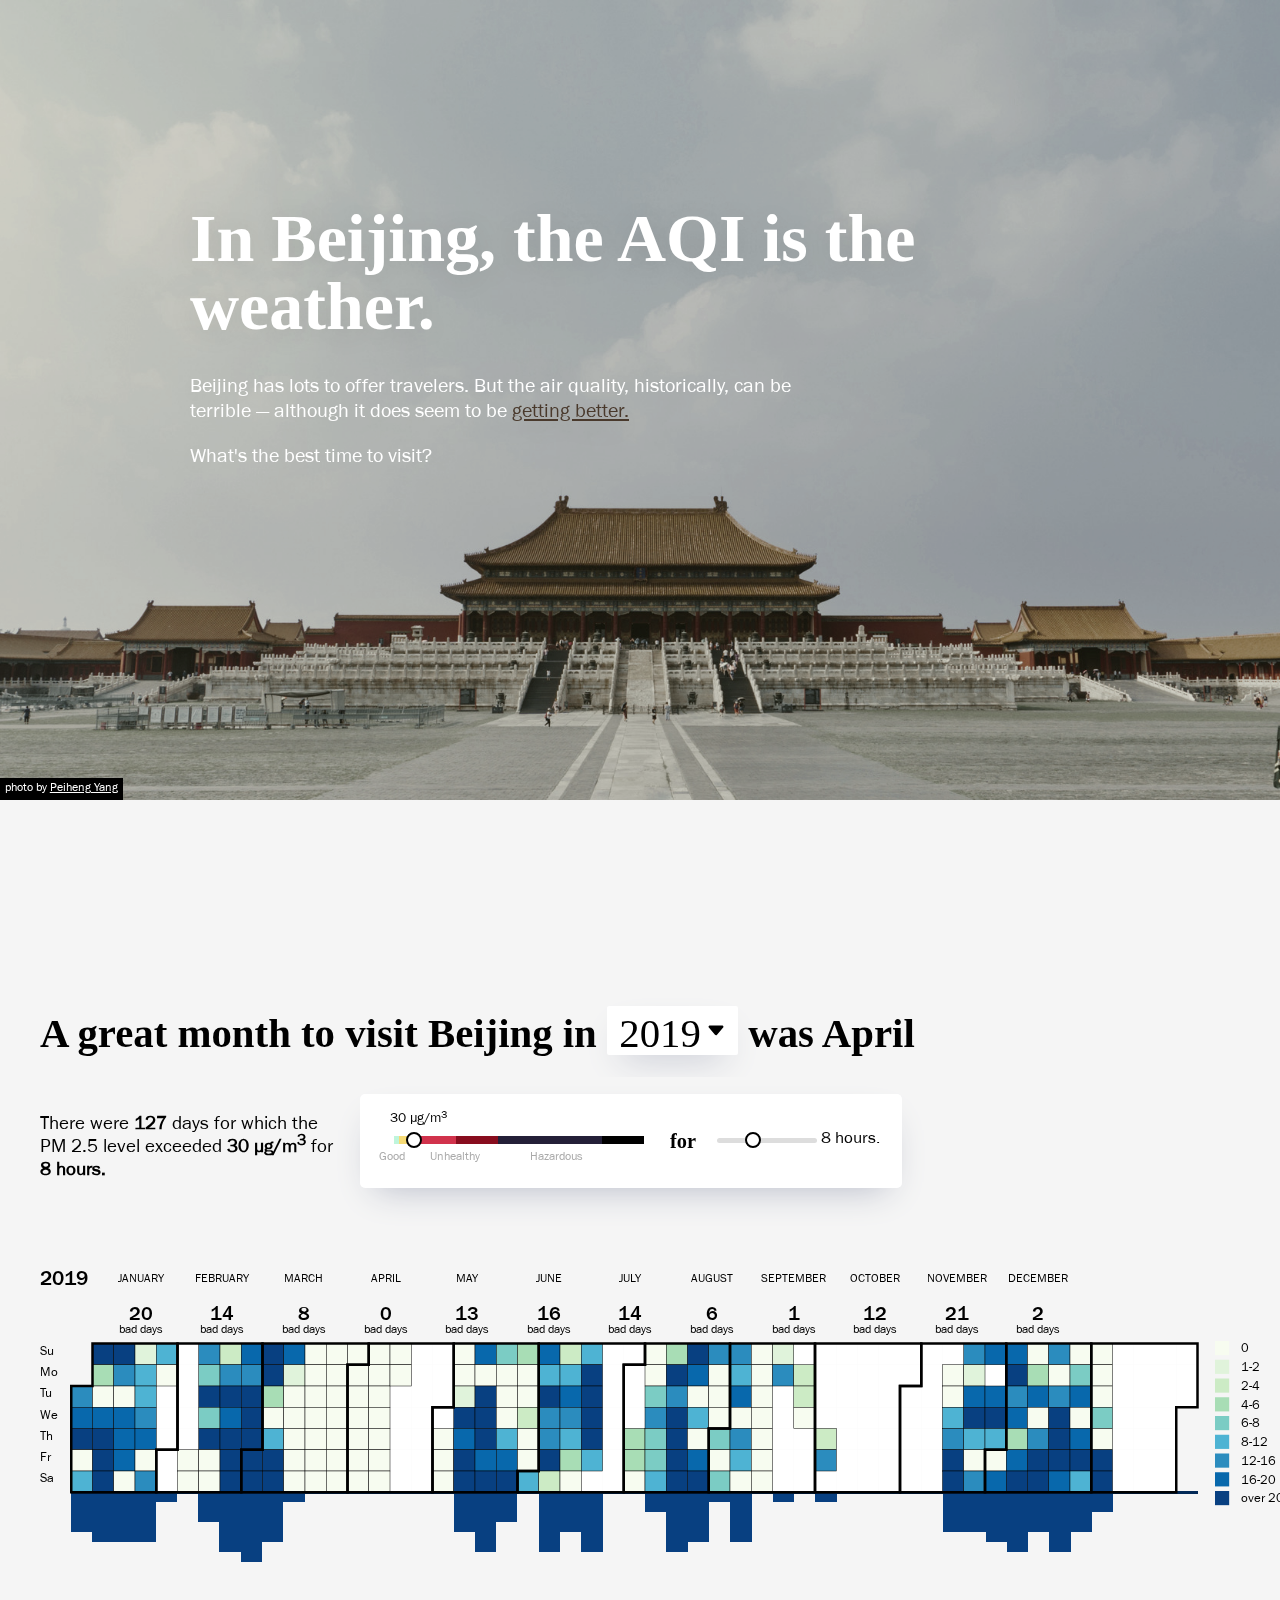
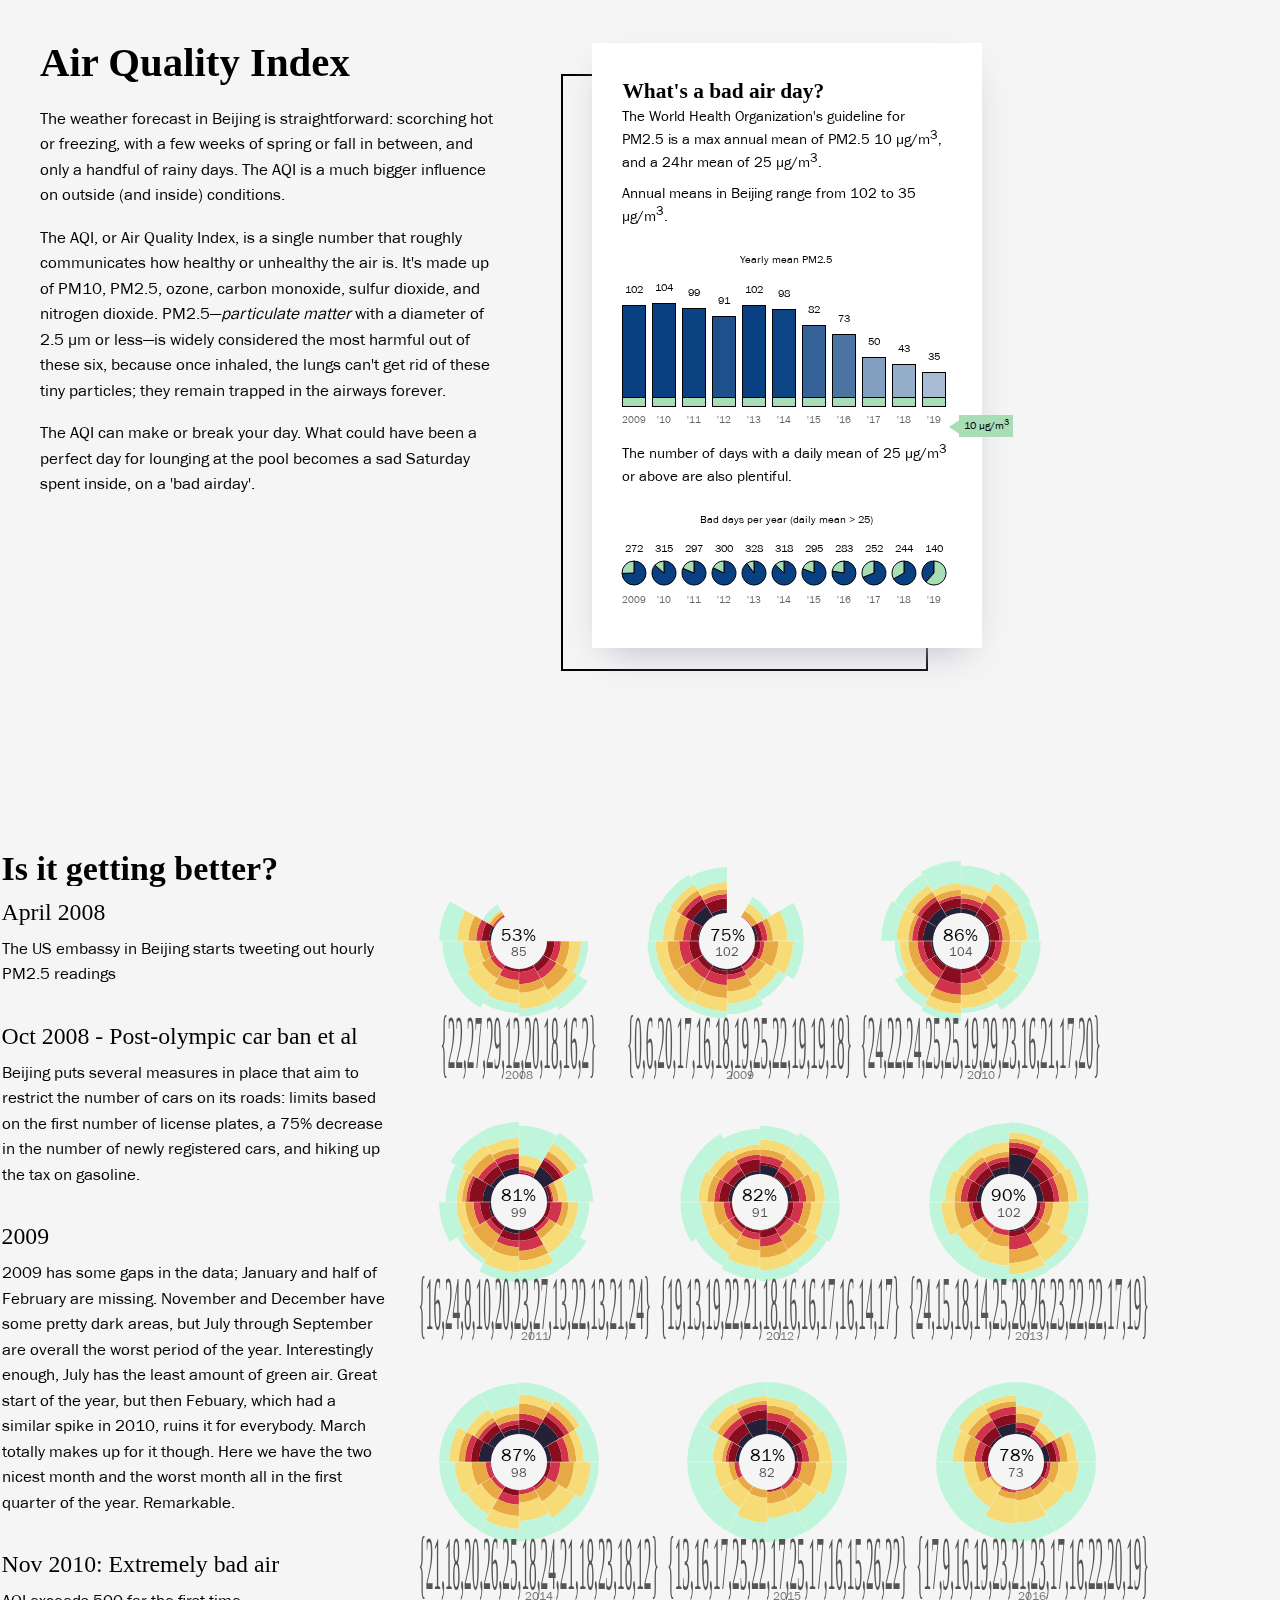
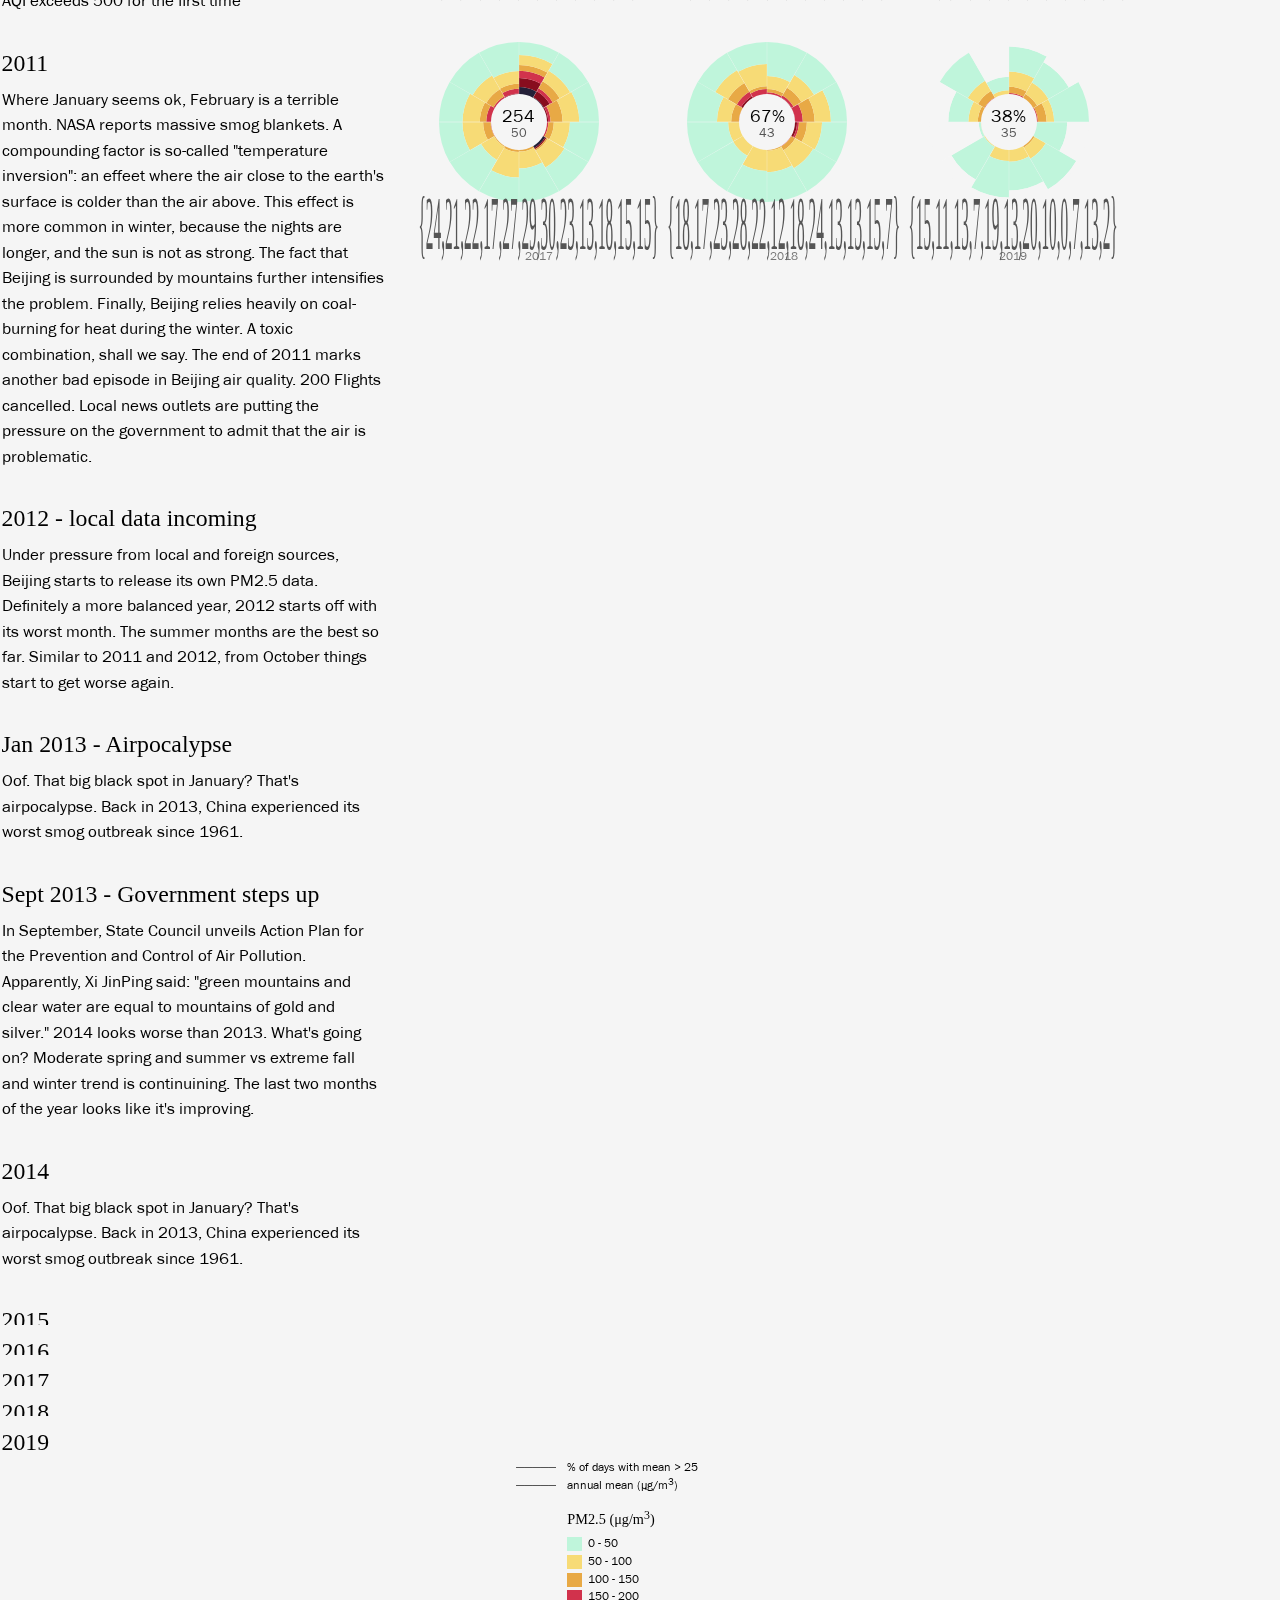
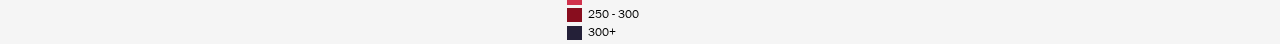
==== beijing/index.html @ fd7ee197 "update 2019" ====
<!DOCTYPE html>

<html>
<head>
    <title>AQI</title>
    <link rel="stylesheet" type="text/css" href="../css/fonts.css">
	<link rel="stylesheet" type="text/css" href="../css/style.css">
    <link rel="stylesheet" type="text/css" href="../css/best_time.css">
	<link rel="stylesheet" type="text/css" href="../css/multirange.css">
    <meta name="viewport" content="width=device-width">
    <meta charset="UTF-8">
</head>

<body>
	
	<header class="sky-background" id="sky-background">
        <div id="sky-pic">
            
        </div>
        <div id="sky-pollution">
            
        </div>
		<div class="container-9 center">
			<h1 class="white" id="page-title">
				In Beijing, the AQI is the weather.
			</h1>
			<h2 class="white">
                <p>
                    Beijing has lots to offer travelers. But the air quality, historically, can be terrible — although it does seem to be <a id="getting-better-link" class="white" href="#radial-charts">getting better.</a>
                </p>
                <p>
                    What's the best time to visit?
                </p>
            </h2>
		</div>
        <!--<div class="circle">
            <span id="current-pm25"></span><span class="unit"></span>
            <div class="current-pm25-label">PM2.5 (&mu;g/m<sup>3</sup>)</div>
            <div id="current-aqi"></div>
            <div class="current-aqi-label">AQI</div>
            <div class="line-spacer"></div>
            <div class="current-aqi-label">
                <span>Today, Beijing, </span>
                <span id="current-time"></span>
            </div>
        </div>-->
	</header>
	
	<div>
		<div class="sky-header">
			<span>photo by <a href="https://unsplash.com/photos/HIwWAzwbdG0">Peiheng Yang</a></span>
		</div>
	</div>
	<!-- start calendar -->
    <div class="content">
        <div class="container-12  best-month-sentence center">
                <h3 class="small left has-padding">A great month to visit Beijing in
                    <span class="custom-select" style="width:200px;">
                        <select class="select-css shadow" id="year-selector">
                          <option value="2008">2008</option>
                          <option value="2009">2009</option>
                          <option value="2010">2010</option>
                          <option value="2011">2011</option>
                          <option value="2012">2012</option>
                          <option value="2013">2013</option>
                          <option value="2014">2014</option>
                          <option value="2015">2015</option>
                          <option value="2016">2016</option>
                          <option value="2017">2017</option>
                          <option value="2018">2018</option>
                          <option selected="selected" value="2019">2019</option>
                        </select>
                    </span>
                    was <span id="best-month">August</span>
                </h3>
                
            </div>
        <div class="container-12 flex-container center" id="title">
            
            <div class="container-3-narrow flex-item">
                <h2 class="pad-2">
                    There were <span id="yearly-bad-days" class="value"></span> days for which the PM 2.5 level exceeded <span id="target-aqi-sentence" class="value"></span> <span class="value">&mu;g/m<sup>3</sup></span> for <span id="target-duration-sentence" class="value"></span> <span class="value">hours.</span>
                </h2>
            </div>
            
            <div class="container-6 flex-item">
                <div class="cal-sliders">
                    <div class="slider-cont shadow">
                        <div class="pm-slider left">
                            <div id="pm-scale">
                                <div class="good left"></div>
                                <div class="moderate left"></div>
                                <div class="unhealthy-sensitive left"></div>
                                <div class="unhealthy left"></div>
                                <div class="very-unhealthy left"></div>
                                <div class="hazardous left"></div>
                                <div class="extreme left"></div>
                            </div>
                            <div id="pm-labels">
                                <div class="pm-label good left">Good</div>
                                <div class="pm-label unhealthy left">Unhealthy</div>
                                <div class="pm-label hazardous left">Hazardous</div>
                            </div>
                            <div class="leftie">
                                <div id="target-aqi-container">
                                    <span id="target-aqi" class="blue-link">30</span> 
                                    &mu;g/m<sup>3</sup>
                                </div>
                                <span><input id="slider-aqi-best-time" type="range" min="0" max="600" step="1" value="30" list="tickmarks"></span>
                            </div>
                        </div>
                        
                        <h3 class="for left">
                            for
                        </h3>
                        <div class="hours-slider left">
                            <input id="slider-hours-best-time" type="range" min="0" max="24" step="1" value="8">
                            <span id="target-duration" class="blue-link">8</span> hours.
                        </div>
                    </div>
                </div>
    
            </div>
        </div>
        
        <div id="bad-days-container">
            
            <div class="bad-month-container">
                <div class="month-label">JANUARY</div>
                <div id="0" class="month bold"></div>
                <div class="month-label">bad days</div>
            </div>
            <div class="bad-month-container">
                <div class="month-label">FEBRUARY</div>
                <div id="1" class="month bold"></div>
                <div class="month-label">bad days</div>
            </div>
            <div class="bad-month-container">
                <div class="month-label">MARCH</div>
                <div id="2" class="month bold"></div>
                <div class="month-label">bad days</div>
            </div>
            <div class="bad-month-container">
                <div class="month-label">APRIL</div>
                <div id="3" class="month bold"></div>
                <div class="month-label">bad days</div>
            </div>
            <div class="bad-month-container">
                <div class="month-label">MAY</div>
                <div id="4" class="month bold"></div>
                <div class="month-label">bad days</div>
            </div>
            <div class="bad-month-container">
                <div class="month-label">JUNE</div>
                <div id="5" class="month bold"></div>
                <div class="month-label">bad days</div>
            </div>
            <div class="bad-month-container">
                <div class="month-label">JULY</div>
                <div id="6" class="month bold"></div>
                <div class="month-label">bad days</div>
            </div>
            <div class="bad-month-container">
                <div class="month-label">AUGUST</div>
                <div id="7" class="month bold"></div>
                <div class="month-label">bad days</div>
            </div>
            <div class="bad-month-container">
                <div class="month-label">SEPTEMBER</div>
                <div id="8" class="month bold"></div>
                <div class="month-label">bad days</div>
            </div>
            <div class="bad-month-container">
                <div class="month-label">OCTOBER</div>
                <div id="9" class="month bold"></div>
                <div class="month-label">bad days</div>
            </div>
            <div class="bad-month-container">
                <div class="month-label">NOVEMBER</div>
                <div id="10" class="month bold"></div>
                <div class="month-label">bad days</div>
            </div>
            <div class="bad-month-container">
                <div class="month-label">DECEMBER</div>
                <div id="11" class="month bold"></div>
                <div class="month-label">bad days</div>
            </div>
        </div>
        <div id="calendar-container"></div>
        <div id="weeks-container"></div>
        
        <div id="weather">
        
        </div>
    </div> <!-- end calendar -->
    
    <div class="content">
        <section class="section flex-container container-12">
            
            <div class="container-9 flex-item">
                <!--<div class="para">-->
                    <div class="paragraph">
                        <h3 class="small">
                            Air Quality Index
                        </h3>
                        <p>
                            The weather forecast in Beijing is straightforward: scorching hot or freezing, with a few weeks of spring or fall in between, and only a handful of rainy days. The AQI is a much bigger influence on outside (and inside) conditions.
                        </p>
                        <p>
                            The AQI, or Air Quality Index, is a single number that roughly communicates how healthy or unhealthy the air is. It's made up of PM10, PM2.5, ozone, carbon monoxide, sulfur dioxide, and nitrogen dioxide. PM2.5&mdash;<i>particulate matter</i> with a diameter of 2.5 &mu;m or less&mdash;is widely considered the most harmful out of these six, because once inhaled, the lungs can't get rid of these tiny particles; they remain trapped in the airways forever.
                        </p>
                        <p>
                            The AQI can make or break your day. What could have been a perfect day for lounging at the pool becomes a sad Saturday spent inside, on a 'bad airday'.
                        </p>
                    </div>
                <!--</div>-->
            </div>
            <div class="container-3 flex-item">
                <div class="flex-container align-start intermission shadow">
                    <div class="flex-item">
                        <div class="paragraph-narrow">
                            <h4 class="medium">
                                What's a bad air day? 
                            </h4>
                            
                                The World Health Organization's guideline for PM2.5 is a max annual mean of PM2.5 10 &mu;g/m<sup>3</sup>, and a 24hr mean of 25 &mu;g/m<sup>3</sup>.
                            <p>
                                Annual means in Beijing range from 102 to 35 &mu;g/m<sup>3</sup>.
                            </p>
                        </div>
                    </div>
                    <div class="flex-item">
                        <div class="big-label">
                            <caption>
                                Yearly mean PM2.5
                            </caption>
                        </div>
                        <div class="intro-bars-container">
                            <div class="barkey-narrow">
                                <div class="bad-number" id="annual-mean-intro-2009-txt"></div>
                                <div class="barmean" id="annual-mean-intro-2009"></div>
                                <div class="bar-10"></div>
                                <!--<div class="bad-number pad-it" id="bad-number-bar-2009-year"></div>-->
                                <!--<div class="bar" id="bad-number-bar-2009"></div>-->
                                <div class="year-label">2009</div>
                            </div>
                            <div class="barkey-narrow">
                                <div class="bad-number" id="annual-mean-intro-2010-txt"></div>
                                <div class="barmean" id="annual-mean-intro-2010"></div>
                                <div class="bar-10"></div>
                                <!--<div class="bad-number pad-it" id="bad-number-bar-2010-year"></div>-->
                                <!--<div class="bar" id="bad-number-bar-2010"></div>-->
                                <div class="year-label">'10</div>
                            </div>
                            <div class="barkey-narrow">
                                <div class="bad-number" id="annual-mean-intro-2011-txt"></div>
                                <div class="barmean" id="annual-mean-intro-2011"></div>
                                <div class="bar-10"></div>
                                <!--<div class="bad-number pad-it" id="bad-number-bar-2011-year"></div>-->
                                <!--<div class="bar" id="bad-number-bar-2011"></div>-->
                                <div class="year-label">'11</div>
                            </div>
                            <div class="barkey-narrow">
                                <div class="bad-number" id="annual-mean-intro-2012-txt"></div>
                                <div class="barmean" id="annual-mean-intro-2012"></div>
                                <div class="bar-10"></div>
                                <!--<div class="bad-number pad-it" id="bad-number-bar-2012-year"></div>-->
                                <!--<div class="bar" id="bad-number-bar-2012"></div>-->
                                <div class="year-label center">'12</div>
                            </div>
                            <div class="barkey-narrow">
                                <div class="bad-number" id="annual-mean-intro-2013-txt"></div>
                                <div class="barmean" id="annual-mean-intro-2013"></div>
                                <div class="bar-10"></div>
                                <!--<div class="bad-number pad-it" id="bad-number-bar-2013-year"></div>-->
                                <!--<div class="bar" id="bad-number-bar-2013"></div>-->
                                <div class="year-label">'13</div>
                            </div>
                            <div class="barkey-narrow">
                                <div class="bad-number" id="annual-mean-intro-2014-txt"></div>
                                <div class="barmean" id="annual-mean-intro-2014"></div>
                                <div class="bar-10"></div>
                                <!--<div class="bad-number pad-it" id="bad-number-bar-2014-year"></div>-->
                                <!--<div class="bar" id="bad-number-bar-2014"></div>-->
                                <div class="year-label">'14</div>
                            </div>
                            <div class="barkey-narrow">
                                <div class="bad-number" id="annual-mean-intro-2015-txt"></div>
                                <div class="barmean" id="annual-mean-intro-2015"></div>
                                <div class="bar-10"></div>
                                <!--<div class="bad-number pad-it" id="bad-number-bar-2015-year"></div>-->
                                <!--<div class="bar" id="bad-number-bar-2015"></div>-->
                                <div class="year-label">'15</div>
                            </div>
                            <div class="barkey-narrow">
                                <div class="bad-number" id="annual-mean-intro-2016-txt"></div>
                                <div class="barmean" id="annual-mean-intro-2016"></div>
                                <div class="bar-10"></div>
                                <!--<div class="bad-number pad-it" id="bad-number-bar-2016-year"></div>-->
                                <!--<div class="bar" id="bad-number-bar-2016"></div>-->
                                <div class="year-label">'16</div>
                            </div>
                            <div class="barkey-narrow">
                                <div class="bad-number" id="annual-mean-intro-2017-txt"></div>
                                <div class="barmean" id="annual-mean-intro-2017"></div>
                                <div class="bar-10"></div>
                                <!--<div class="bad-number pad-it" id="bad-number-bar-2017-year"></div>-->
                                <!--<div class="bar" id="bad-number-bar-2017"></div>-->
                                <div class="year-label">'17</div>
                            </div>
                            <div class="barkey-narrow">
                                <div class="bad-number" id="annual-mean-intro-2018-txt"></div>
                                <div class="barmean" id="annual-mean-intro-2018"></div>
                                <div class="bar-10"></div>
                                <!--<div class="bad-number pad-it" id="bad-number-bar-2017-year"></div>-->
                                <!--<div class="bar" id="bad-number-bar-2017"></div>-->
                                <div class="year-label">'18</div>
                            </div>
                            <div class="barkey-narrow">
                                <div class="bad-number" id="annual-mean-intro-2019-txt"></div>
                                <div class="barmean" id="annual-mean-intro-2019"></div>
                                <div class="bar-10"></div>
                                <!--<div class="bad-number pad-it" id="bad-number-bar-2017-year"></div>-->
                                <!--<div class="bar" id="bad-number-bar-2017"></div>-->
                                <div class="year-label">'19</div>
                            </div>
                            <div class="line-10">10 &mu;g/m<sup>3</sup></div>
                            
                            
                            <!--<div class="barkey">-->
                            <!--    <div class="bad-number" id="bad-number-2018"></div>-->
                            <!--    <div class="bar" id="bad-days-2018-bar"></div>-->
                            <!--</div>-->
                        </div>
                    </div>
                    
                    <div class="flex-item">
                        <div class="paragraph-narrow">
                            <p>
                                The number of days with a daily mean of 25 &mu;g/m<sup>3</sup> or above are also plentiful.
                            </p>
                        </div>
                        <div class="big-label lower">
                            <caption>
                                Bad days per year (daily mean > 25)
                            </caption>
                        </div>
                        <div class="intro-bars-container left">
                            <div class="barkey-narrow">
                                <div class="bad-number" id="bad-number-bar-2009-year"></div>
                                <div class="bar" id="bad-number-bar-2009"></div>
                                <div class="year-label">2009</div>
                            </div>
                            <div class="barkey-narrow">
                                <div class="bad-number" id="bad-number-bar-2010-year"></div>
                                <div class="bar" id="bad-number-bar-2010"></div>
                                <div class="year-label">'10</div>
                            </div>
                            <div class="barkey-narrow">
                                <div class="bad-number" id="bad-number-bar-2011-year"></div>
                                <div class="bar" id="bad-number-bar-2011"></div>
                                <div class="year-label">'11</div>
                            </div>
                            <div class="barkey-narrow">
                                <div class="bad-number" id="bad-number-bar-2012-year"></div>
                                <div class="bar" id="bad-number-bar-2012"></div>
                                <div class="year-label">'12</div>
                            </div>
                            <div class="barkey-narrow">
                                <div class="bad-number" id="bad-number-bar-2013-year"></div>
                                <div class="bar" id="bad-number-bar-2013"></div>
                                <div class="year-label">'13</div>
                            </div>
                            <div class="barkey-narrow">
                                <div class="bad-number" id="bad-number-bar-2014-year"></div>
                                <div class="bar" id="bad-number-bar-2014"></div>
                                <div class="year-label">'14</div>
                            </div>
                            <div class="barkey-narrow">
                                <div class="bad-number" id="bad-number-bar-2015-year"></div>
                                <div class="bar" id="bad-number-bar-2015"></div>
                                <div class="year-label">'15</div>
                            </div>
                            <div class="barkey-narrow">
                                <div class="bad-number" id="bad-number-bar-2016-year"></div>
                                <div class="bar" id="bad-number-bar-2016"></div>
                                <div class="year-label">'16</div>
                            </div>
                            <div class="barkey-narrow">
                                <div class="bad-number" id="bad-number-bar-2017-year"></div>
                                <div class="bar" id="bad-number-bar-2017"></div>
                                <div class="year-label">'17</div>
                            </div>
                            <div class="barkey-narrow">
                                <div class="bad-number" id="bad-number-bar-2018-year"></div>
                                <div class="bar" id="bad-number-bar-2018"></div>
                                <div class="year-label">'18</div>
                            </div>
                            <div class="barkey-narrow">
                                <div class="bad-number" id="bad-number-bar-2019-year"></div>
                                <div class="bar" id="bad-number-bar-2019"></div>
                                <div class="year-label">'19</div>
                            </div>
                        </div>
                    </div> 
                </div>
            </div>
        </section>
    </div>
	
<!--	<section class="hugo-background">
        <div class="hugo-overlay">
            <h3 class="bad-air-day">
                <span class="black-bkg">A bad air day in Beijing.</span>
            </h3>

		</div>
        <div class="container-14 center">
            <div class="sky-header">
                <span>
                    photo by the author
                </span>
            </div>
        </div>
	</section>-->

    <section class="section radial-charts flex-container center" id="radial-charts">

        <div class="container-3">
            <div class="block column-2">
                <h3>
                    Is it getting better?
                </h3>
                <!--<p class="large bottom-space">
                    Let's do a yearly plot of percentual pm2.5 values in Beijing. There are some white gaps in the data in the first few years; those are invalid readings. A few findings that jump out: 
                </p>-->
            </div>
            
            <div class="flex-item timeline-description wide first">
                <div id="2008" class="timeline">
                    <div class="dot"></div>
                    <div class="line"></div>
                </div>
                <span class="radial-chart-title">
                    April 2008
                </span>
                <p class="timeline-para">
                    The US embassy in Beijing starts tweeting out hourly PM2.5 readings
                </p>
                <div class="timeline">
                    <div class="dot"></div>
                    <div class="line"></div>
                </div>
                <span class="radial-chart-title">
                    Oct 2008 - Post-olympic car ban et al
                </span>
                <p class="timeline-para">
                    Beijing puts several measures in place that aim to restrict the number of cars on its roads: limits based on the first number of license plates, a 75% decrease in the number of newly registered cars, and hiking up the tax on gasoline.
                </p>
            </div>
            
            <div class="flex-item timeline-description wide first">
                <div id="2009" class="timeline">
                    <div class="dot"></div>
                    <div class="line"></div>
                </div>
                <span class="radial-chart-title">
                    2009
                </span>
                <p class="timeline-para">
                    2009 has some gaps in the data; January and half of February are missing. November and December have some pretty dark areas, but July through September are overall the worst period of the year. Interestingly enough, July has the least amount of green air. Great start of the year, but then Febuary, which had a similar spike in 2010, ruins it for everybody. March totally makes up for it though. Here we have the two nicest month and the worst month all in the first quarter of the year. Remarkable.
                </p>
            </div>
            
             <div class="flex-item timeline-description wide first">
                <div id="2010" class="timeline">
                    <div class="dot"></div>
                    <div class="line"></div>
                </div>
                <span class="radial-chart-title">
                    Nov 2010: Extremely bad air
                </span>
                <p class="timeline-para">
                    AQI exceeds 500 for the first time 
                </p>
            </div>
            
            <div class="flex-item timeline-description wide first">
                <div id="2011" class="timeline">
                    <div class="dot"></div>
                    <div class="line"></div>
                </div>
                <span class="radial-chart-title">
                    2011
                </span>
                <p class="timeline-para">
                    Where January seems ok, February is a terrible month. NASA reports massive smog blankets. A compounding factor is so-called "temperature inversion": an effeet where the air close to the earth's surface is colder than the air above. This effect is more common in winter, because the nights are longer, and the sun is not as strong. The fact that Beijing is surrounded by mountains further intensifies the problem. Finally, Beijing relies heavily on coal-burning for heat during the winter. A toxic combination, shall we say. The end of 2011 marks another bad episode in Beijing air quality. 200 Flights cancelled. Local news outlets are putting the pressure on the government to admit that the air is problematic.
                </p>
            </div>
            
            <div class="flex-item timeline-description wide first">
                <div id="2012" class="timeline">
                    <div class="dot"></div>
                    <div class="line"></div>
                </div>
                <span class="radial-chart-title">
                    2012 - local data incoming
                </span>
                <p class="timeline-para">
                    Under pressure from local and foreign sources, Beijing starts to release its own PM2.5 data. Definitely a more balanced year, 2012 starts off with its worst month. The summer months are the best so far. Similar to 2011 and 2012, from October things start to get worse again. 
                </p>
            </div>
            
            <div class="flex-item timeline-description wide first">
                <div id="2013" class="timeline">
                    <div class="dot"></div>
                    <div class="line"></div>
                </div>
                <span class="radial-chart-title">
                    Jan 2013 - Airpocalypse
                </span>
                <p class="timeline-para">
                    Oof. That big black spot in January? That's airpocalypse. Back in 2013, China experienced its worst smog outbreak since 1961. 
                </p>
                <div class="timeline">
                    <div class="dot"></div>
                    <div class="line"></div>
                </div>
                <span class="radial-chart-title">
                    Sept 2013 - Government steps up
                </span>
                <p class="timeline-para">
                    In September, State Council unveils Action Plan for the Prevention and Control of Air Pollution. Apparently, Xi JinPing said: "green mountains and clear water are equal to mountains of gold and silver."    2014 looks worse than 2013. What's going on? Moderate spring and summer vs extreme fall and winter trend is continuining. The last two months of the year looks like it's improving.
                </p>
            </div>
            
            <div class="flex-item timeline-description wide first">
                <div id="2014" class="timeline">
                    <div class="dot"></div>
                    <div class="line"></div>
                </div>
                <span class="radial-chart-title">
                    2014
                </span>
                <p class="timeline-para">
                    Oof. That big black spot in January? That's airpocalypse. Back in 2013, China experienced its worst smog outbreak since 1961. 
                </p>
            </div>
            
            <div class="flex-item timeline-description wide first">
                <div id="2015" class="timeline">
                    <div class="dot"></div>
                    <div class="line"></div>
                </div>
                <span class="radial-chart-title">
                    2015
                </span>
                <!--<p class="timeline-para">
                    A sizeable improvement, especially in the summer months. Interesting to see the dark areas diminish all the way down in July and August. December is the worst. 2016 is off to a good start with February looking extremely pleasant (for Beijing standards). Notice the spike in March, however. The summer months seem very similar to the previous year. mean amount of pm2.5 per day
                </p>-->
            </div>
            
            <div class="flex-item timeline-description wide first">
                <div id="2016" class="timeline">
                    <div class="dot"></div>
                    <div class="line"></div>
                </div>
                <span class="radial-chart-title">
                    2016
                </span>
                <!--<p class="timeline-para">
                    A sizeable improvement, especially in the summer months. Interesting to see the dark areas diminish all the way down in July and August. December is the worst. 2016 is off to a good start with February looking extremely pleasant (for Beijing standards). Notice the spike in March, however. The summer months seem very similar to the previous year. mean amount of pm2.5 per day
                </p>-->
            </div>
            
            <div class="flex-item timeline-description wide first">
                <div id="2017" class="timeline">
                    <div class="dot"></div>
                    <div class="line"></div>
                </div>
                <span class="radial-chart-title">
                    2017
                </span>
               <!-- <p class="timeline-para">
                    A sizeable improvement, especially in the summer months. Interesting to see the dark areas diminish all the way down in July and August. December is the worst. 2016 is off to a good start with February looking extremely pleasant (for Beijing standards). Notice the spike in March, however. The summer months seem very similar to the previous year. mean amount of pm2.5 per day
                </p>-->
            </div>
            
            <div class="flex-item timeline-description wide first">
                <div id="2018" class="timeline">
                    <div class="dot"></div>
                    <div class="line"></div>
                </div>
                <span class="radial-chart-title">
                    2018
                </span>
                <!--<p class="timeline-para">
                    Do a short description of each year, maybe add some events or newspaper links of extremely bad airdays, other things like govt meetings, vacations, traffic data? new regulations for factories? Government efforts to curb pollution?
                </p>-->
            </div>
            
            <div class="flex-item timeline-description wide first">
                <div id="2019" class="timeline">
                    <div class="dot"></div>
                    <div class="line"></div>
                </div>
                <span class="radial-chart-title">
                    2019
                </span>
                <!--<p class="timeline-para">
                    Do a short description of each year, maybe add some events or newspaper links of extremely bad airdays, other things like govt meetings, vacations, traffic data? new regulations for factories? Government efforts to curb pollution?
                </p>-->
            </div>
        </div>
        
		<div class="container-8 flex-container sticky-top radial-grid">

            <!--2008-->
            
            <div class="flex-item narrow first">
				<div class="square">
					<svg id="zero" width="200" height="200"></svg>
					<div class="bad-days-number" id="radial-bad-number-2008">0</div>
                    <div class="annual-mean" id="annual-mean-2008">0</div>
				</div>
                <div class="radial-sparkline" id="bars-2008"></div>
                <div class="year">2008</div>
            </div>
            
            
            <!--2009-->
            
            <div class="flex-item narrow first <!--sticky-top-->">
				<div class="square">
					<svg id="one" width="200" height="200">
                    </svg>
					
					<div class="bad-days-number" id="radial-bad-number-2009">0</div>
                    <div class="annual-mean" id="annual-mean-2009">0</div>
				</div>
                <div class="radial-sparkline" id="bars-2009"></div>
                <div class="year">2009</div>
            </div>
            
            <!--2010-->
            
            <div class="flex-item narrow first">
				<div class="square">
					<svg id="two" width="200" height="200"></svg>
					
					<div class="bad-days-number" id="radial-bad-number-2010">0</div>
                    <div class="annual-mean" id="annual-mean-2010">0</div>
				</div>
                <div class="radial-sparkline" id="bars-2010"></div>
                <div class="year">2010</div>
            </div>
            
            <!--2011-->
            
            <div class="flex-item narrow first">
				<div class="square">
					<svg id="three" width="200" height="200"></svg>
					<div class="bad-days-number" id="radial-bad-number-2011">0</div>
                    <div class="annual-mean" id="annual-mean-2011">0</div>
				</div>
                <div class="radial-sparkline" id="bars-2011"></div>
                <div class="year">2011</div>
            </div> 

            <!--2012-->
            
            <div class="flex-item narrow first">
				<div class="square">
					<svg id="four" width="200" height="200"></svg>
					
					<div class="bad-days-number" id="radial-bad-number-2012">0</div>
                    <div class="annual-mean" id="annual-mean-2012">0</div>
				</div>
                <div class="radial-sparkline" id="bars-2012"></div>
                <div class="year">2012</div>
            </div>
            
            <!--2013-->
            
            <div class="flex-item narrow first">
				<div class="square">
					<svg id="five" width="200" height="200"></svg>
					
					<div class="bad-days-number" id="radial-bad-number-2013">0</div>
                    <div class="annual-mean" id="annual-mean-2013">0</div>
				</div>
                <div class="radial-sparkline" id="bars-2013"></div>
                <div class="year">2013</div>
            </div>
            
            <!--2014-->
            
            <div class="flex-item narrow first">
				<div class="square">
					<svg id="six" width="200" height="200"></svg>
					
					<div class="bad-days-number" id="radial-bad-number-2014">0</div>
                    <div class="annual-mean" id="annual-mean-2014">0</div>
				</div>
                <div class="radial-sparkline" id="bars-2014"></div>
                <div class="year">2014</div>
            </div>
            
            <!--2015-->
            
            <div class="flex-item narrow first">
				<div class="square">
					<svg id="seven" width="200" height="200"></svg>
					
					<div class="bad-days-number" id="radial-bad-number-2015">0</div>
                    <div class="annual-mean" id="annual-mean-2015">0</div>
				</div>
                <div class="radial-sparkline" id="bars-2015"></div>
                <div class="year">2015</div>
            </div>
            
            <!--2016-->
            
            <div class="flex-item narrow first">
				<div class="square">
					<svg id="eight" width="200" height="200"></svg>
					
					<div class="bad-days-number" id="radial-bad-number-2016">0</div>
                    <div class="annual-mean" id="annual-mean-2016">0</div>
				</div>
                <div class="radial-sparkline" id="bars-2016"></div>
                <div class="year">2016</div>
            </div>
           
            <!--2017-->
            
            <div class="flex-item narrow first">
				<div class="square">
					<svg id="nine" width="200" height="200"></svg>
					
					<div class="bad-days-number" id="radial-bad-number-2017">0</div>
                    <div class="annual-mean" id="annual-mean-2017">0</div>
				</div>
                <div class="radial-sparkline" id="bars-2017"></div>
                <div class="year">2017</div>
            </div>
            
            <!--2018-->
            
            <div class="flex-item narrow first">
				<div class="square">
					<svg id="ten" width="200" height="200"></svg>
					<div class="bad-days-number" id="radial-bad-number-2018">0</div>
                    <div class="annual-mean" id="annual-mean-2018">0</div>
				</div>
                <div class="radial-sparkline" id="bars-2018"></div>
                <div class="year">2018</div>
			</div>
            
            <!--2019-->
            
            <div class="flex-item narrow first">
				<div class="square">
					<svg id="eleven" width="200" height="200"></svg>
					<div class="bad-days-number" id="radial-bad-number-2019">0</div>
                    <div class="annual-mean" id="annual-mean-2019">0</div>
				</div>
                <div class="radial-sparkline" id="bars-2019"></div>
                <div class="year">2019</div>
			</div>
            
        </div>
            <div class="legend sticky-top" id="legend">
                <!--<h4>LEGEND</h4>-->
                <div class="legend-line">% of days with mean > 25</div>
                <div class="legend-line">annual mean (&mu;g/m<sup>3</sup>)</div>
                <div class="legend-title">PM2.5 (&mu;g/m<sup>3</sup>)</div>
                <div class="legend-left">
                    <div class="legend-item">
                        <span class="rect green"></span>
                        <span class="label">0 - 50</span>
                    </div>
                    <div class="legend-item">
                        <span class="rect yellow"></span>
                        <span class="label">50 - 100</span>
                    </div>
                    <div class="legend-item">
                        <span class="rect orange"></span>
                        <span class="label">100 - 150</span>
                    </div>
                    <div class="legend-item">
                        <span class="rect red"></span>
                        <span class="label">150 - 200</span>
                    </div>
                    <div class="legend-item">
                        <span class="rect burgundy"></span>
                        <span class="label">250 - 300</span>
                    </div>
                    <div class="legend-item">
                        <span class="rect dark"></span>
                        <span class="label">300+</span>
                    </div>
                </div>
                <!--<div class="right">-->
                <!--    <div class=legend-circle>-->
                <!--        <div class="bad-days-number-legend">124</div>-->
                <!--        <div class="annual-mean-legend">83</div>-->
                <!--    </div>-->
                <!--    <div class="legend-circle-labels">-->
                <!--        <div class="label">days with mean > 25</div>-->
                <!--        <div class="label">annual mean</div>-->
                <!--    </div>-->
                <!--</div>-->

            </div>
		</div>
	</section>

	<section class="section-nopad">
		<!--<div class="container center">
			<div class="half-width left">
				<div class="block">
					<h3>
						Next: The best time of year to visit Beijing 
					</h3>
					<p class="paragraph">
						A deep dive into the best and worst time to be in Beijing throughout the year. 
					</p>
                    <p class="paragraph">
						Leave your email and I'll let you know when the next episode hits the streets.
					</p>
				</div>
			</div>
        </div>-->
    
	</section>
    <footer>
        <!--<p class="paragraph">
            The US Embassy in Beijing has been collecting <a href="http://stateair.net/web/historical/1/1.html" target="_blank">hourly PM2.5 data</a> since 2008. Sadly, they haven't published any data since June 2017. However, Berkeley Earth has been collecting <a href="http://berkeleyearth.lbl.gov/air-quality/local/China/Beijing/Beijing" target="_blank">PM2.5 data since 2014</a>, and their data is current. 
        </p>-->
    </footer>
    <script type="text/javascript" src="../js/jquery-3.4.0.min.js"></script>
    <script src="../js/TweenMax.min.js"></script>
    <!--<script type="text/javascript" src="js/jquery.waypoints.min.js"></script>-->
    <!--<script type="text/javascript" src="../js/feednami-client-v1.1.js"></script>-->
	<script type="text/javascript" src="../js/d3.min.5.9.7.js"></script>
	<script type="text/javascript" src="../js/d3-scale-radial.js"></script>
	<script type="text/javascript" src="../js/multirange.js"></script>
	<script type="text/javascript" src="../js/radial-bar.js"></script>
	<!--s<script type="text/javascript" src="js/line-chart.js"></script>-->
	<!--<script type="text/javascript" src="js/min-mean-max-chart.js"></script>-->
	<script type="text/javascript" src="../js/bad-days.js"></script>
    <script type="text/javascript" src="../js/donut.js"></script>
    
    <script src="../js/calendar.js"></script>
    <!--<script src="../js/weather.js"></script>-->
	
	<script>
		$( document ).ready(function() {
            $("#getting-better-link").hover(
                function() {
                    //$(".sky-background").addClass("blue-skies");
                    var sky = document.getElementById("sky-pic");
                    var pol = document.getElementById("sky-pollution");
                    TweenMax.to(pol, 0.2, { opacity: 0.05 });
                    TweenMax.to(sky, 0.2, { filter: "blur(0)" });
                },
                function() {
                    //$(".sky-background").removeClass("blue-skies");
                    var sky = document.getElementById("sky-pic");
                    var pol = document.getElementById("sky-pollution");
                    TweenMax.to(pol, 0.2, { opacity: 0.2 });
                    TweenMax.to(sky, 0.2, { filter: "blur(0) grayscale(60%)" });
                }
            );
            // on hover, add class to .sky-background
        });
		//console.log("bad days: " + bad_days);
		draw("../data/2008_monthly_inverted_relative.csv", "#zero", "");
		draw("../data/2009_monthly_inverted_relative.csv", "#one", "");
        //draw("data/2014_monthly_inverted_relative.csv", "#one", "");
		draw("../data/2010_monthly_inverted_relative.csv", "#two", "");
		draw("../data/2011_monthly_inverted_relative.csv", "#three", "");
		draw("../data/2012_monthly_inverted_relative.csv", "#four", "");
		draw("../data/2013_monthly_inverted_relative.csv", "#five", "");
		draw("../data/2014_monthly_inverted_relative.csv", "#six", "");
		draw("../data/2015_monthly_inverted_relative.csv", "#seven", "");
		draw("../data/2016_monthly_inverted_relative.csv", "#eight", "");
		//draw("data/2017_monthly_inverted_relative.csv", "#nine", "2017");
		draw("../data/2017_monthly_inverted_relative_berkeley.csv", "#nine", "");
		draw("../data/2018_monthly_inverted_relative_berkeley.csv", "#ten", "");
        draw("../data/2019_monthly_inverted_relative_berkeley.csv", "#eleven", "");
        calculateRelativePollution("../data/beijing_2015_daily_for_bad_days.csv");
	</script>
</body>
</html>
---- css/fonts.css ----
@font-face {
	font-family: 'Clarendon Bold';
	src: url('../fonts/ClarendonURW-Bol.eot');
	src: url('../fonts/ClarendonURW-Bol.eot?#iefix') format('embedded-opentype'),
	     url('../fonts/ClarendonURW-Bol.woff') format('woff'),
	     url('../fonts/ClarendonURW-Bol.ttf') format('truetype');
	font-weight: bold;
	font-style: normal;
}
@font-face {
	font-family: 'Bodoni Bold';
	src: url('../fonts/BodoniURW-Bol.eot');
	src: url('../fonts/BodoniURW-Bol.eot?#iefix') format('embedded-opentype'),
	     url('../fonts/BodoniURW-Bol.woff') format('woff'),
	     url('../fonts/BodoniURW-Bol.ttf') format('truetype');
	font-weight: bold;
	font-style: normal;
}
@font-face {
	font-family: 'Cera Basic Regular';
	src: url('../fonts/cerabasic-regular-webfont.eot');
	src: url('../fonts/cerabasic-regular-webfont.eot?#iefix') format('embedded-opentype'),
	     url('../fonts/cerabasic-regular-webfont.woff') format('woff'),
	     url('../fonts/cerabasic-regular-webfont.ttf') format('truetype');
	font-weight: normal;
	font-style: normal;
}

@font-face {
	font-family: 'Franklin Gothic Light';
	src: url('../fonts/FranklinGothicURW-Lig.eot');
	src: url('../fonts/FranklinGothicURW-Lig.eot?#iefix') format('embedded-opentype'),
	     url('../fonts/FranklinGothicURW-Lig.woff') format('woff'),
	     url('../fonts/FranklinGothicURW-Lig.ttf') format('truetype');
	font-weight: 200;
	font-style: normal;
}

@font-face {
	font-family: 'Franklin Gothic Book';
	src: url('../fonts/FranklinGothicURW-Boo.eot');
	src: url('../fonts/FranklinGothicURW-Boo.eot?#iefix') format('embedded-opentype'),
	     url('../fonts/FranklinGothicURW-Boo.woff') format('woff'),
	     url('../fonts/FranklinGothicURW-Boo.ttf') format('truetype');
	font-weight: normal;
	font-style: normal;
}

@font-face {
	font-family: 'Franklin Gothic Medium';
	src: url('../fonts/FranklinGothicURW-Med.eot');
	src: url('../fonts/FranklinGothicURW-Med.eot?#iefix') format('embedded-opentype'),
	     url('../fonts/FranklinGothicURW-Med.woff') format('woff'),
	     url('../fonts/FranklinGothicURW-Med.ttf') format('truetype');
	font-weight: bold;
	font-style: normal;
}

@font-face {
	font-family: 'Fakt Air';
	src: url('../fonts/FaktPro-Air.eot');
	src: url('../fonts/FaktPro-Air.eot?#iefix') format('embedded-opentype'),
	     url('../fonts/FaktPro-Air.woff') format('woff'),
	     url('../fonts/FaktPro-Air.ttf') format('truetype');
	font-weight: normal;
	font-style: normal;
}

@font-face {
	font-family: 'Fakt Hair';
	src: url('../fonts/FaktPro-Hair.eot');
	src: url('../fonts/FaktPro-Hair.eot?#iefix') format('embedded-opentype'),
	     url('../fonts/FaktPro-Hair.woff') format('woff'),
	     url('../fonts/FaktPro-Hair.ttf') format('truetype');
	font-weight: normal;
	font-style: normal;
}

@font-face {
	font-family: 'Fakt';
	src: url('../fonts/FaktPro-Thin.eot');
	src: url('../fonts/FaktPro-Thin.eot?#iefix') format('embedded-opentype'),
	     url('../fonts/FaktPro-Thin.woff') format('woff'),
	     url('../fonts/FaktPro-Thin.ttf') format('truetype');
	font-weight: 100;
	font-style: normal;
}

@font-face {
	font-family: 'Fakt';
	src: url('../fonts/FaktPro-ThinItalic.eot');
	src: url('../fonts/FaktPro-ThinItalic.eot?#iefix') format('embedded-opentype'),
	     url('../fonts/FaktPro-ThinItalic.woff') format('woff'),
	     url('../fonts/FaktPro-ThinItalic.ttf') format('truetype');
	font-weight: 100;
	font-style: italic;
}

@font-face {
	font-family: 'Fakt';
	src: url('../fonts/FaktPro-Light.eot');
	src: url('../fonts/FaktPro-Light.eot?#iefix') format('embedded-opentype'),
	     url('../fonts/FaktPro-Light.woff') format('woff'),
	     url('../fonts/FaktPro-Light.ttf') format('truetype');
	font-weight: 200;
	font-style: normal;
}


@font-face {
	font-family: 'Fakt';
	src: url('../fonts/FaktPro-Blond.eot');
	src: url('../fonts/FaktPro-Blond.eot?#iefix') format('embedded-opentype'),
	     url('../fonts/FaktPro-Blond.woff') format('woff'),
	     url('../fonts/FaktPro-Blond.ttf') format('truetype');
	font-weight: 300;
	font-style: normal;
}

@font-face {
	font-family: 'Fakt';
	src: url('../fonts/FaktPro-Normal.eot');
	src: url('../fonts/FaktPro-Normal.eot?#iefix') format('embedded-opentype'),
	     url('../fonts/FaktPro-Normal.woff') format('woff'),
	     url('../fonts/FaktPro-Normal.ttf') format('truetype');
	font-weight: 400;
	font-style: normal;
}

@font-face {
	font-family: 'Fakt';
	src: url('../fonts/FaktPro-Medium.eot');
	src: url('../fonts/FaktPro-Medium.eot?#iefix') format('embedded-opentype'),
	     url('../fonts/FaktPro-Medium.woff') format('woff'),
	     url('../fonts/FaktPro-Medium.ttf') format('truetype');
	font-weight: 500;
	font-style: normal;
}

@font-face {
	font-family: 'Fakt';
	src: url('../fonts/FaktPro-SemiBold.eot');
	src: url('../fonts/FaktPro-SemiBold.eot?#iefix') format('embedded-opentype'),
	     url('../fonts/FaktPro-SemiBold.woff') format('woff'),
	     url('../fonts/FaktPro-SemiBold.ttf') format('truetype');
	font-weight: 600;
	font-style: normal;
}

@font-face {
	font-family: 'Tiempos';
	src: url('../fonts/Tiempos-Headline-Black.eot'); 
	src: url('../fonts/Tiempos-Headline-Black.eot?#iefix') format('embedded-opentype'),
	     url('../fonts/Tiempos-Headline-Black.woff') format('woff'),
	     url('../fonts/Tiempos-Headline-Black.ttf') format('truetype');
	font-weight: 600;
	font-style: normal;
}
---- css/style.css ----
/*! minireset.css v0.0.3 | MIT License | github.com/jgthms/minireset.css */html,body,p,ol,ul,li,dl,dt,dd,blockquote,figure,fieldset,legend,textarea,pre,iframe,hr,h1,h2,h3,h4,h5,h6{margin:0;padding:0}h1,h2,h3,h4,h5,h6{font-size:100%;font-weight:normal}ul{list-style:none}button,input,select,textarea{margin:0}html{box-sizing:border-box}*,*:before,*:after{box-sizing:inherit}img,embed,iframe,object,audio,video{height:auto;max-width:100%}iframe{border:0}table{border-collapse:collapse;border-spacing:0}td,th{padding:0;text-align:left}
html{
	/*font-family: "Cera Basic Regular", serif;*/
	font-family: "Franklin Gothic Book", -apple-system, BlinkMacSystemFont, "Segoe UI", Roboto, Helvetica, Arial, sans-serif, "Apple Color Emoji", "Segoe UI Emoji", "Segoe UI Symbol";
	/*font-family: "Maax Rounded";*/
	font-size: 17px;
	line-height: 1.5em;
	font-weight: normal;
}
body {
	position: relative;
	background: #f5f5f5;
}
body.fixed {
	position: fixed;
	min-height: 100%;
	height: 100%;
	width: 100%;
}
svg {
	overflow: visible;
}
header {
	padding-bottom: 18em;
}
.sky-background {
	height: 800px;
	width: 100%;
}
#sky-pic {
	background: url(../img/peiheng-yang-799503-unsplash.jpg) no-repeat center center;
	background-size: cover;
	position: absolute;
	height: 800px;
	width: 100%;
	z-index: -2;
	filter: blur(0) grayscale(60%);
}
#sky-pollution {
	background: rgba(67, 61, 11, 1);
	position: absolute;
	height: 800px;
	width: 100%;
	opacity: 0.2;
	z-index: -1;
}
.blue-skies {
	background: url(../img/peiheng-yang-799503-unsplash.jpg) no-repeat center center;
	background-size: cover;
}
.sky-soon {
	background: url(../img/peiheng-yang-799503-unsplash.jpg) no-repeat center center;
	background-size: cover;
	height: 100%;
	width: 100%;
}
.sky-header, sky-header-2 {
	/*position: absolute;*/
	font-size: 0.7em;
	margin-top: -1.95em;
	right: 1em;
}
.sky-header-2 {
	margin-top: -1.9em;
}
.sky-header span, .sky-header a, .sky-header a:visited {
	color: white;
}
.sky-header span {
	background: black;
	padding: 0.4em;
}
#getting-better-link {
	color: #49392c;
}
a#getting-better-link:hover {
	color: #4034f8;
	transition: 0.3s;	
}
.hugo-background {
	background-color: rgba(0, 0, 0, 0.5);	
	background: url(../img/hugo_mask.jpg) no-repeat center center;
	background-size: cover;
	margin-top: 10em;
	/*background-attachment: fixed;*/
}
.hugo-background > h1 {
	height: 800px;
	color: white;
}
.hugo-overlay {
	background: rgba(0, 0, 0, 0	);
	width: 28em;
	padding: 4em;
	color: white;
	height: 1000px;
	text-shadow: 0px 0px 15px #000000;
	font-weight: 300;
}
span.bad {
	color: red;
}
span.black-bkg {
	padding: 4px 6px;
	background: rgba(0,0,0,1);
	box-decoration-break: clone;
	-webkit-box-decoration-break: clone;
}
h1 {
	font-family: "Texta-Heavy";
	font-size: 4em;
	font-weight: bold;
	line-height: 1em;
	padding: 0.4em 0;
}
h1#page-title {
	padding-top: 3em;
}
h2 {
	font-size: 1.2em;
	font-weight: normal;
	line-height: 1.2em !important;
	/*padding: 2em 0;*/
}
h2.white {
	max-width: 640px;
}
h3 {
	font-family: "Texta-Heavy";
	font-size: 2em;
	font-weight: bold;
	/*font-style: italic;*/
	line-height: 1em;
	padding-bottom: 0.4em;
}
h3.small {
	font-size: 2.4em;
}
h4 {
	padding: 1em 0 0.1em 0;
	font-size: 1.2em;
	line-height: 1.3em;
	font-weight: 400;
}
h4.medium {
	font-family: "Texta-Heavy";
	font-size: 1.4em;
	font-weight: 600;
	padding-top: 0.2em;
}
h5 {
	text-transform: uppercase;
	font-size: 1em;
	color: #555;
	font-weight: 600;
	padding: 0.4em 0;
	letter-spacing: -0.0em;
}
p {
	padding-top: 0.5em;
	padding-bottom: 0.5em;
}
p.small {
	font-size: small;
}
a, a:visited, h4 a, h4 a:visited {
	color: black;
}
a.white:visited {
	color: white;
}
.bold {
	font-family: "Franklin Gothic Medium", sans-serif;
}
.large {
	/*font-size: 1.2em;*/
}
span.highlight {
	font-family: "Texta-Heavy";
	font-size: 5em;
	font-weight: bold;
	line-height: 1em;
	padding: 0.2em;
	background: black;
}
ol {
	padding: 0 1em;
}
li {
	padding: 0.5em 0;
}
ul {
	list-style-type: disc;
	padding: 0 1em;
}
sup, sub {
  vertical-align: baseline;
  position: relative;
  top: -0.4em;
}
sub { 
  top: 0.4em; 
}
.shadow {
	box-shadow: 0px 15px 36px -15px #B4B8C6;
}
.section {
	/*padding: 8em 0;*/
}
.spacer {
	padding: 4em;
}
.container-narrow {
	max-width: 600px;
}
.container-full {
	max-width: 1000px;
}
.container-3-narrow {
	max-width: 320px;
}
.container-3 {
	max-width: 400px;
	/*margin-left: 2em;*/
}
.container-4 {
	max-width: 460px;
}
.container-6 {
	max-width: 600px;
}
.container-8 {
	max-width: 860px;
}
.container-9 {
	max-width: 900px;
}
.container-11 {
	max-width: 1040px;
}
.container {
	max-width: 1000px;
}
.container-12 {
	max-width: 1250px;
	clear:both;
}
.container-14 {
	max-width: 1400px;
}
.para {
	width: 460px;
}
.para-left, .para-right {
	max-width: 460px;
	width: 330px;
	margin-bottom: -0.3em;
}
.para-left {
	margin-right: 4em;
	float: left;
}
.para-right {
	margin-left: 4em;
	float: right;
}
.paragraph > h3.has-padding {
	padding-top: 4em;
	transition: ease-in-out 0.2s;
}
.circle {
	display: none;
	background: #fff;
	/*border: 2px solid black;*/
	border-radius: 200px;
	text-align: center;
	width: 300px;
	height: 300px;
	padding-top: 3em;
	margin: 6.2em auto;
	/*opacity: 0.7;*/
}
#current-aqi {
	font-size: 2em;
	font-weight: 400;
	text-align: center;
	line-height: 1em;
	padding-top: 1rem;
}
#current-pm25 {
	padding-top: 1rem;
	font-size: 3em;
	font-weight: bold;
	font-family: "Texta-Heavy";
	text-align: center;
	line-height: 1em;
}
.current-aqi-label, .current-pm25-label {
	font-size: 0.8rem;
	margin-top: -0.5rem;
}
.unit {
	position: absolute;
	padding-left: 0.4em;
	margin-top: 1.3em;
	font-weight: 600;
	font-family: "Texta-Heavy";
	font-size: 0.9em;
}
.value {
	font-weight: bold;
}
.line-spacer {
	margin: 0 auto;
	width: 2em;
	border-top: 1px solid black;
	padding-bottom: 1.4em;
	margin-top: 1em;
}
svg {
	display: block;
	margin: 0 auto;
	/*margin-top: 50px;*/
}
#one {

}
.sticky-top {
	position: sticky;
	position: -webkit-sticky;
	top: 20px;
}

.fixed {
	position: fixed;
	top: 2em;
}
.square {
	height: 220px;
	width: 200px;
	/*border: 0.4px dashed #f5f5f5;*/
	/*float: left;*/
	font-size: 14px;
	font-weight: bold;
	margin-top: -2em;
}
.radial-charts {
	padding-top: 12em;
}
.radial-grid {
	margin-left: 1em;
	justify-content: center;
}
.paragraph {
	max-width: 460px;
	line-height: 1.5em;
}
.column-1-5 > p {
	font-size: 0.9em;
	line-height: 1.5em;
}
p.large {
	font-size: 1em;
	line-height: 1.5em;
}
.flex-container {
	display: flex;
	flex-wrap: wrap;
	justify-content: flex-start;
	align-items: flex-start;
}
.left {
	float: left;
	text-align: left;
}
.right {
	float: right;
	/*margin-top: 1em;*/
}
.center {
	margin: 0 auto;
	justify-content: center;
}
.half-width {
	width: 50%;
	/*float: left;*/
}
.two-thirds-width {
	width: 66%;
}
.three-q-width {
	width: 75%;
}
.align-end {
	align-items: flex-end;
}
.align-start {
	align-items: flex-start;
}

.row {
  display: flex;
  flex-wrap: wrap;
  align-items: center;
  padding-bottom: 2em;
}
.column-1 {
	flex: 1 1 0;
}
.column-1-5 {
	flex: 1.5 1 0;
}
.column-2 {
  flex: 1 2 0;
}
column-3 {
	flex: 3 1 0;
}
column-4 {
	flex: 4 1 0;
}
column-5 {
	flex: 5 1 0;
}
.column-30 {
	flex: 30%;
}
.getting-better {
	padding-left: 25px;
}
.hugo {
	background: black;
	height: 14em;
}
.image {
	/*padding: 6em 6em;*/
	width: 100%;
}
img {
	display: block;
}
.flexbox-container {
	display: flex;
	align-items: center;
	background: black;
}

.flexbox-container > div {
	width: 70%;
	/*padding: 10px;*/
}

.flexbox-container > div:first-child {
	width: 30%;
}
.image70 {
	
}
.caption-container {
	position: relative;
	overflow: hidden;
}
.hugo-caption {
	padding: 2em 10%;
	background: black;
	color: white;
}
h1.blackcenter {
	background: transparent;
	text-align: center;
	font-size: 2em;
}
h3.bad-air {
	font-family: "Texta-Heavy";
	font-size: 3em;
	line-height: 120%;
}
.caption {
	font-size: 0.8em;
}
.block {
	/*padding: 2em 6em;*/
	/*overflow: auto;*/
	max-width: 460px;
}
.gray {
	background: #f5f5f5;
}
.black {
	background: transparent;
}
.white {
	color: white;
	/*box-shadow: 0px 10px 33px -9px rgba(0, 0, 0, 0.46);*/
	text-shadow: 0px 4px 30px rgba(0, 0, 0, 0.1);
}
/* bad days background */
/*.bad-days-bar-background {*/
/*	position: absolute;*/
/*	width: 100%;*/
/*	max-width: 1000px;*/
/*	height: 100%;*/
/*	margin-bottom: 0;*/
/*}*/
canvas#bar-bkg {
	position: absolute;
	width: 100%;
	max-width: 1000px;
	height: 100%;
	bottom: 0;
}
/* radial charts */
.flex-item-1 {
	flex-wrap: wrap;
	order: -1;
}
.flex-item {
	display: block;
	flex-wrap: wrap;
  align-items: flex-start;
}
.narrow {
	margin-top: 1em;
	margin-bottom: 1em;
	padding-right: 0.5em;
}
.wide {
	/*width: 460px;*/
	/*width: 30%;*/
	padding-right: 1em;
}
.wider {
	width: 60%;
}
.first {
	order: -1;

}
.second {
	order: 1;
}
.third {
	order: 2;
}
.fourth {
	order: 3;
}
.fifth {
	order: 4;
}
.sixth {
	order: 5;
}
.seventh {
	order: 6;
}
.eighth {
	order: 7;
}
.ninth {
	order: 8;
}
.tenth {
	order: 9;
}
.block-left {
	width: 40%;
	float: left;
	padding-left: 6em;
	margin-top: 4em;
}
.block-right {
	/*width: 40%;*/
	float: left;
	padding-left: 1em;
	padding-right: 4em;
	margin-top: 4em;
}

.radial-charts-container {
	float: left;
	padding-left: 3em;
	display: flex;
	/*flex-basis: 2;*/
	/*width: 700px;*/
	flex-direction: row;
  flex-wrap: wrap;
	align-items: center;
	/*justify-content: center;*/
	/*background: #f5f5f5;*/
	padding-top: 4em;
}

.radial-charts-container > div {
	width: 230px;
}

.radial-charts-container > div:first-child {
	/*width: 400px;*/
}
.radial-chart-title {
	font-family: "Texta Heavy";
	font-size: 1.4em;
	padding-bottom: 0;
	background: #f5f5f5;
	color: #000;
	padding: 0.55em 0em 0.2em 0em;
}

.timeline {
	width: 20px;
	margin-top: 18px;
	/*position: absolute;*/
	margin-left: -30px;
	height: 100%;
	float: left;
}
.dot {
	border: 0.5px solid #bbb;
	width: 15px;
	/*height: 9px;*/
	/*border-radius: 20px;*/
	/*background: white;*/
	margin-top: -0.4em;
	margin-left: -0.15em;
}
.line {
	border-left: 1px solid #bbb;
	height: 100%;
	margin-left: 4px;
}
.timeline-description {
	/*display: none;*/
}
.timeline-para {
	padding-bottom: 2em;
}
.bottom-space {
	padding-bottom: 3em;
}
.move-right {
	margin-left: 14.3em;
}
/*  bad days */
.year {
	font-size: 0.7em;
	padding: 0.4em;
	font-weight: 400;
	text-align: center;
	color: #777;
	margin-top: 0.5em;
}
.bad-days-number {
	font-size: 1.3em;
	font-weight: 400;
	text-align: center;
	margin-top: -6.35em;
}
.bad-days-number-legend {
	font-size: 1.5em;
	font-weight: 400;
}
.annual-mean {
	text-align: center;
	font-weight: 400;
	font-size: 0.9em;
	margin-top: -0.7em;
	color: #555;
}
.annual-mean-legend {
	font-weight: 400;
	font-size: 1.1em;
	color: #555;
}
.legend-circle {
	margin-top: 0.3em;
	padding-top: 1.4em;
	text-align: center;
	width: 60px;
	height: 60px;
	border-radius: 50px;
	border: 1px dotted #888;
	float: left;
}
.legend-circle-labels {
	font-size: 1.1em;
  padding-left: 0.5em;
  padding-top: 1.55em;
	float: left;
	width: 150px;
}
/* radial charts legend */
.legend {
	top: 8em;
	font-size: 0.7em;
	line-height: 1.5em;
	padding-right: 1.2em;
	z-index: -2;
}
.legend-line::before {
	position: absolute;
	content: "—————";
	margin-left: -4.3em;
	color: #555;
}
.legend-title {
	font-family: "Texta Heavy";
	font-size: 1.2em;
	font-weight: 500;
	padding-bottom: 0.5em;
	padding-top: 1em;
}
.rect {
	width: 1.2em;
	height: 1.2em;
	float: left;
	/*margin-top: 0.1em;*/
}
.green {
	background: #BFF5DB;
}
.yellow {
	background: #F7DB76;
}
.orange {
	background: #E8A945;
}
.red {
	background: #D1324C;
}
.burgundy {
	background: #880D1E;
}
.dark {
	background: #242038;
}
span.label {
	padding-left: 0.5em;
}
/* sliders */
#sliders {
	/*position: absolute;*/
	/*margin-top: 4.5em;*/
	/*margin-left: 4em;*/
	/*background: #f5f5f5;*/
	/*padding: 1.5em;*/
	/*max-width: 400px;*/
}
.sliders-container {
	width: 100%;
	/*padding: 1em;*/
}
#slider-AQI {
    transform: rotate(270deg);
	position: absolute;
    width: 150px;
	margin-left: -75px;
	margin-top: -84px;
}
.horizontal-slider {
	margin: 0;
	padding: 0;
	width: 390px;
}
.slider-hours {
	width: 390px;
	/*margin-top: -5px !important;*/
}
.slider-label, #max-aqi {
	border-radius: 10em;
	/*padding: 0.5em;*/
}
.slider-label {
	font-size: 0.8em;
	/*width: 3em;*/
	/*height: 3em;*/
	position: absolute;
	margin-top: -10px;
	text-align: center;
	/*line-height: 3.2em;*/
}
#max-aqi {
	position: absolute;
	margin-left: -50px;
	/*margin-top: -6em;*/
	/*font-size: 0.8em;*/
	/*background: white;*/
	/*padding: 0em 0.2em;*/
}
#max-hrs {
	
}
div.bad-conditions-label {
	/*position: absolute;*/
	position: relative;
	z-index: 2;
	/*top: 100px;*/
	/*margin-left: 110px;*/
	/*margin-top: 50px;*/
	
	background: #333;
	padding: 7px 15px 4px 15px;
	font-size: 0.7em;
	color: white;
	border-radius: 30px;
	display: table;
	text-align: center;
	margin: 0 auto;
	margin-top: 83px;
	width: auto;	
}
#aqi-rectangle, #sky-rectangle {
	width: 390px;
	height: 150px;
}
#aqi-rectangle {
	transform: rotate(180deg);
	transform-origin: 50% 0%;
	/*margin-left: 0.8em;*/
	margin-top: 150px;
	background-color: #ccc28d;
	opacity: 0.7;
	position: absolute;
	overflow: hidden;
	z-index: 0;
	border-radius: 0 0 5000px 5000px;
	filter: blur(2px);
	transition-duration: 0.2s;
}
#sky-rectangle {
	/*background: #2162d6;*/
	background: lightblue;
	background: url(../img/bj-bkg5.png) no-repeat center center;
	background-size: cover;
	/*position: absolute;*/
	/*margin-left: 0.8em;*/
	/*margin-top: -150px;*/
	opacity: 1;
	z-index: 0;
}
.sparkey {
	transform: rotate(90deg);
	/*flex-grow: 1;*/
	width: 60px;
	padding: 5px;
	transition: height 350ms ease-in-out;
}
.spacer-block {
	width: 60px;
}
.month-labels {
	margin-top: 27px;
	padding-right: 0.1em;
}
.month-labels p {
	font-size: 0.6em !important;
	color: #777;
	line-height: 13px;
	padding: 0;
	text-align: right;
}
.year-label-container {
	display: flex;
	flex-direction: row;
	margin-left: 10px;
	margin-top: -100px;
}
.year-label {
	font-size: 10px;
	color: #666;
	/*width: 60px;*/
	text-align: center;
	margin-top: 2px;
}
.sparklines-container {
	/* rotate 90 degrees */
	/*transform: rotate(90deg);*/
	height: 100px;
	display: flex;
	flex-direction: row;
	/*padding-bottom: 100px;*/
	/*width: 100px;*/
}
.sparklines-container p {
	padding: 0;
	/*text-align: right;*/
	align-items: flex-start;
	font-size: 0.8em;
}
table.bad-days {
	font-size: 0.8em;
	margin-left: -1.5em;
}
table.bad-days th, table.bad-days td {
	padding: 2px 8px;
}
span.sparkline, .sparkline {
	position: absolute;
	bottom: 55px;
  font-family: "Sparks-Bar-Medium";
	font-size: 44px;
	color: #555;
	transform: scaleY(4);
	/*height: 120px;*/
	/*transform: rotate(90deg);*/
}
span.bad-days {
	display: inline-block;
	font-weight: bold;
	width: 1.8em;
}
span.spark-date {
	/*font-size: 0.8em;*/
}
.radial-sparkline {
	font-family: "Sparks-Bar-Medium";
	font-size: 0.9em;
	color: #555;
	text-align: center;
	transform: scaleY(5);
	margin-top: -2.1em;
}
.paragraph-narrow {
	line-height: 1.5em;
}
.intermission {
	background: #fff;
	padding: 2em;
	font-size: 0.9em;
	width: 390px;
	margin-left: 6em;
	/*border: 2px solid #000;*/
}
.intermission:after {
	content: "";
	/*background: #88c2d440;*/
	border: 2px solid #000;
	position: absolute;
	min-width: 100px;
	min-height: 100px;
	height: 39em;
	width: 24em;
	z-index: -1;
	margin-left: -4em;
}
.bars-container, .intro-bars-container, .annual-mean-bars-container {
	display: flex;
	flex-direction: row;
	align-items: flex-end;
	height: 10px;
	/*margin-top: 87px;*/
}
.intro-bars-container, .annual-mean-bars-container {
	/*	margin-top: 250px;*/
}
.intro-bars-container {
	/*align-items: flex-start;*/
	margin-top: 0;
	margin-left: -3px;
	height: auto;
}
.barkey {
	/*flex-grow: 1;*/
	width: 60px;
	padding: 5px;
}
.barkey-narrow {
	width: 30px;
	padding: 3px;
}
.bar {
	/*background: rgb(191,245,219);*/
	/*background: linear-gradient(180deg, rgba(191,245,219,1) 0%, rgba(247,219,118,0.5) 75%, rgba(232,169,69,0.5) 100%);*/
	/*background: #aaa;*/
	/*height: 200px;*/
	position: relative;
	/*border: 1px solid black;*/
}
.barmean {
	background: #084081;
	border: 1px solid #000;
	/*width: 20px;*/
}
.bar-10 {
	background: #a8ddb5;
	height: 10px;
	/*border-top: 1px solid black;*/
	position: absolute;
	margin-top: -10px;
	width: 24px;
	border: 1px solid #000;
	border-top: 0.5px solid black;
}
.line-10 {
	position: absolute;
    font-size: 0.7em;
    margin-top: -29px;
    margin-left: 340px;
    text-align: left;
    background: #a8ddb5;
    color: black;
    padding: 0.3em 0.4em 0 0.4em;
		line-height: 1.8em;
}
.line-10:before {
    content: "\A";
    border-style: solid;
    border-width: 8px 12px 8px 0;
    border-color: transparent #a8ddb5 transparent transparent;
    position: absolute;
    left: -10px;
    top: 4px;
}
.big-label {
	clear: both;
	font-size: 0.7em;
	text-align: center;
	padding-top: 1em;
}
.big-label.lower {
	/*margin-top: -9em;*/
}
.big-label.left {
	/*margin-left: 4em;*/
}
.big-label-container {
	height: 100%;
    display: flex;
    align-items: center;
    flex-wrap: wrap;
}
.caption-mean {
	font-size: 0.8em;
	margin-top: 2em;
}
/* compare bad days chart
 *
*/
#compare-bad-days-chart {
	
}
#pie-2009, #pie-2010, #pie-2011, #pie-2012, #pie-2013, #pie-2014, #pie-2015, #pie-2016, #pie-2017, #pie-2018 {
	width: 40px!important;
	height: 20px!important;
	display: inline!important;
	margin-left: 20px;
	margin-top: 5px;
}
.bad-number {
	font-weight: 400;
	font-size: 0.75em;
	text-align: center;
}
.pad-it {
	padding-top: 4.5em;
}
.inline {
	display: inline!important;
}
/*path {*/
/*    fill: none;*/
/*    stroke: steelblue;*/
/*    stroke-width: 2;*/
/*}*/

/* slider custom appearance */
input[type=range]{
  -webkit-appearance: none;
  background: none;
}

input[type=range]::-webkit-slider-runnable-track {
  height: 5px;
  background: #ddd;
  border: none;
  border-radius: 6px;
}

input[type=range]::-ms-track {
  height: 5px;
  background: #ddd;
  border: none;
  border-radius: 3px;
}

input[type=range]::-moz-range-track {
  height: 5px;
  background: #ddd;
  border: none;
  border-radius: 3px;
}

input[type=range]::-webkit-slider-thumb {
  -webkit-appearance: none;
  border: none;
  height: 16px;
  width: 16px;
  border-radius: 50%;
  background: #fff;
	border: 2px solid black;
  margin-top: -6px;
  position: relative;
}

input[type=range]::-ms-thumb {
  -webkit-appearance: none;
  border: none;
  height: 16px;
  width: 16px;
  border-radius: 50%;
  background: #555;
  margin-top: -5px;
  position: relative;
}

input[type=range]::-moz-range-thumb {
  -webkit-appearance: none;
  border: none;
  height: 16px;
  width: 16px;
  border-radius: 50%;
  background: #555;
  margin-top: -5px;
  position: relative;
}

input[type=range]:focus {
  outline: none;
  &::-webkit-slider-thumb:after {
    position: absolute;
    top: -35px;
    left: 50%;
    transform: translateX(-50%);
    background: #eee;
    border-radius: 5px;
    color: #555;
    padding: 5px 10px;
    border: 4px solid #555;
  }
  &::-ms-thumb:after {
    position: absolute;
    top: -35px;
    left: 50%;
    transform: translateX(-50%);
    background: #eee;
    border-radius: 5px;
    color: #555;
    padding: 5px 10px;
    border: 4px solid #555;
  }
  &::-moz-range-thumb:after {
    position: absolute;
    top: -35px;
    left: 50%;
    transform: translateX(-50%);
    background: #eee;
    border-radius: 5px;
    color: #555;
    padding: 5px 10px;
    border: 4px solid #555;
  }
}.mc-field-group {
		margin-top: 1em;	
}
.form-label {
	font-size: 0.8em;
	color: #555;
}
.email {
	font-size: 1em;
	font-family: "Fakt";
	line-height: 1.5em;
	padding: 0.4em;
	width: 70%;
	margin-top: -1.5em;
}
input[type=submit] {
	background: #333;
	color: white;
	font-size: 0.9em;
	padding: 0.6em 1em;
	border: 0;
	cursor: pointer;
	margin-top: 0.5em;
	border-radius: 4em;
}

input[type=range]:focus::-webkit-slider-runnable-track {
  background: #ccc;
}

input[type=range]:focus::-ms-track {
  background: #ccc;
}

input[type=range]:focus::-moz-range-track {
  background: #ccc;
}

.mmm {
	transform: rotate(90deg);
	position: relative;
	margin-left: -280px;
}


/********
 * <640px */

@media (max-width: 640px) {
  .flex-grid {
    display: block;
  }
	svg {
		margin-top: 0;
	}
	.section {
		padding: 3em 0;
	}
	.section-nopad {
		padding: 0 0 6em 0;
	}
	.container {
		padding: 0 2em;
	}
	.container-full {
		
	}
	h1.white {
		padding: 0 2rem;
	}
	.sky-background {
		height: 600px;
	}
	.half-width {
		width: 100%;
		/*margin-left: 5%;*/
	}
	.flex-container {
		/*display: block;*/
		padding: 0 2em;
		justify-content: center;
	}
	.sliders-block, .sliders-title, #sliders > p {
		padding: 0 2rem;
	}
	#sliders-p {
		padding-bottom: 1em;
	}
	.sliders-title {
		padding: 0;
		padding-top: 1em;
	}
	.block-right {
		padding: 0;
	}
	h1 {
		font-size: 3em;
	}
	h3 {
		font-size: 2em;
	}
	.barkey, .sparkey, .year-label {
		width: 40px;
	}
	.spacer-block {
		width: 20px;
	}
	.sparkline {
		font-size: 32px;
	}
	.year-label-container {
		margin-left: 8px;
	}
	.hugo-overlay {
		width: 90%;
		margin-left: 5%;
		padding: 2em;
	}
	.row {
		display: block;
	}
	#aqi-rectangle, #sky-rectangle {
    width: 90%;
		margin-left: 5%;
    height: 150px;
	}
	#sky-rectangle {
		margin-top: 30px;
	}
	#aqi-rectangle {
		margin-top: 180px;
	}
	.horizontal-slider {
		width: 100%;
	}
	.slider-hours {
		width: 100%;
	}
	.sliders-container {
		width: 90%;
		margin-left: 5%;
	}
	#slider-AQI {
		margin-top: -91px;
	}
	input[type="range"].multirange.original {
    width: 90%;
	}
	.sparklines-container {
		margin-left: 25px;
	}
	.month-labels {
		display: none;
	}
	.radial-charts-container {
		padding-left: 0;
		justify-content: center;
		padding-top: 6em;
	}
	.legend {
		position: fixed;
    /* margin-top: 2em; */
    z-index: 555;
    /* top: 740px; */
    /* margin-left: 2rem; */
    bottom: -149px;
    left: 0;
    background: white;
    border-top: 1px solid #ccc;
    width: 100%;
    padding: 2rem;
		padding-bottom: 1.2rem;
		padding-top: 0.4em;
		cursor: pointer;
	}
	.legend-left {
		width: 85px;
		float: left;
	}
	#legend {
		display: none;
	}
	.popped {
		transition-duration: 0.3s;
		bottom: 0;
	}
	.email {
		border: 1px solid #ccc;
		width: 100%;
	}
	/* radial charts */
	.radial-charts-container > div {
    width: 150px;
	}
	.square {
		/*scale: 0.7;*/
		margin: 0 auto;

	}
	.wide {
		width: 100%;
		padding-right: 0;
		padding-bottom: 3em;
	}
	.narrow {
		
		margin-left: 0;
	}
	.first {
	order: -1;
	}
	.second {
		order: 1;
	}
	.third {
		order: 2;
	}
	.fourth {
		order: 3;
	}
	.fifth {
		order: 4;
	}
	.sixth {
		order: 5;
	}
	.seventh {
		order: 6;
	}
	.eighth {
		order: 7;
	}
	.ninth {
		order: 8;
	}
	.tenth {
		order: 9;
	}
}

/* Dark mode */
/*@media (prefers-color-scheme: dark) {
	body {
		color: white;
		background: black;
	}
  img {
    opacity: .75;
    transition: opacity .5s ease-in-out;
  }
  img:hover {
    opacity: 1;
  }
}*/
---- css/best_time.css ----
.content {
	max-width: 1200px;
	margin: 0 auto;
}
#intro {
	padding-top: 3em;
}
#title {
	margin-bottom: 2em;
	text-align: left;
	border-radius: 0.3em;
	justify-content: left;
  align-items: center;
}
.cal-sliders {
	padding-bottom: 2em;
}
.pad-2 {
	padding-right: 1.2em;
	font-size: 1.1em;
}
#target-aqi-container {
	position: absolute;
	margin-left: -9px;
	margin-top: -25px;
	padding: 0.4em;
	padding-bottom: 0;
	/*border: 1px solid black;*/
	font-size: 0.8em;
}
.calendar-sliders-label {
	padding-top: 1em;
	font-size: 0.8em;
}
.righty {

}
.top-marge {
	margin-top: 2em;
}
.pm-slider {
	padding: 1em 0 1em 2em;
	width: 310px;
	border-radius: 0.6em;
	margin: 1em 0;
}
#pm-scale {
	height: 8px;
	width: 250px;
	position: absolute;
  margin-top: 8px;
	border-radius: 2px;
}
.good {
	background: #BFF5DB;
	width: 2%;
	height: 100%;
}
.moderate {
	background: #F7DB76;
	width: 3.83%;
	height: 100%;
}
.unhealthy-sensitive {
	background: #E8A945;
	width: 3.33%;
	height: 100%;
}
.unhealthy {
	background: #D1324C;
	width: 15.83%;
	height: 100%;
}
.very-unhealthy {
	background: #880D1E;
	width: 16.67%;
	height: 100%;
}
.hazardous {
	background: #242038;
	width: 41.67%;
	height: 100%;
}
.extreme {
	background: black;
	width: 16.67%;
	height: 100%;
}
#pm-labels {
	width: 250px;
	position: absolute;
  margin-top: 18px;
}
.pm-label {
	font-size: 0.7em;
	color: #aaa;
	background: none;
}
.pm-label.good {
	margin-left: -15px;	
}
.pm-label.unhealthy {
	margin-left: 36px;
}
.pm-label.hazardous {
	margin-left: 60px;
}
.blue-link {
	text-align: right;
}
h3.for {
	text-align: center;
	padding: 1.8em 0;
	font-size: 1.2em;
	font-family: "Texta-Heavy";
}
.slider-cont {
	background: #fff;
	border-radius: 0.3em;
	overflow: auto;
	max-width: 660px;
	margin-top: 1em;
}
.hours-slider {
	padding: 0 1.25em;
	border-radius: 0.6em;
	margin: 2em 0;
}
#calendar-container {
	height: auto;
}
#bad-days-container {
	margin-top: 1em;
  margin-left: 60px;
  width: 76.5%;
	max-width: 1100px;
  position: absolute;	
}
.month {
	height: 30px;
	padding-top: 0.5em;
	font-size: 1.2em;
	font-weight: 500;
	text-align: center;
	width: 100%;
}
#best-month {
	line-height: 1.3em;
}
.best-month-sentence {
	padding-top: 12em;
	overflow: auto;
	/*margin-left: 5em;*/
}
.bad-year-container {
	position: absolute;
	margin-top: -2.3em;
	margin-left: -2em; 
	width: 100px;
	background: #f5f5f5;
	height: 100px;
	border-radius: 50px;
	border: 1px solid #bbb;
}
#year-label {
	text-align: center;
	margin-top: 1em;
	font-size: 0.8em;
}
#yearly-bad-days {
	/*font-size: 1.4em;*/
	text-align: center;
	margin-top: 1.5em;
}
.bad-month-container {
	float: left;
	width: calc(100%/12);
}
.month-label {
	font-size: 0.7em;
	text-align: center;
	margin-top: -0.4em;
}
g#calendar-legend {
	position: absolute !important;
	margin-right: 0;
}
#weeks-container {
	margin-top: -0.85em;
  margin-left: 30.5px;	
	height: 50px;
	clear: both;
}
.week-rect {
	float: left;
	/*height: 21.5px;*/
	width: 21.29px;
	background: #084081;
	border-top: 3px solid #022957;
	/*border: 5px solid white;*/
}
.bad-number {
	/*font-size: 1.2em;*/
	/*text-align: center;*/
	/*width: 97px;*/
	/*float: left;*/
}
.best-time-slider-container, .best-time-hours-slider-container {
	margin-left: 100px;
	margin-top: 50px;
	width: 300px;
}
#slider-aqi-best-time, #slider-hours-best-time {
	/*width: 100%;*/
}
#slider-hours-best-time {
	width: 100px;
}
#slider-aqi-best-time {
	width: 250px;
}
#weather {
	margin-top: 6em;
}
.tick {
	font-size: 0.8em;
}
.axis path,
.axis line {
  fill: none;
  stroke: #000;
  shape-rendering: crispEdges;
  stroke-width: 1px;
}
.month {
		fill: none;
		stroke: #000;
		stroke-width: 2px;
}
.day {
		fill: #fff;
		stroke: #BFF5DB;
		stroke-width: 0;
}
text    {
		/*font-family:"Avenir Next";*/
		font-size:1.2em;
}
.dayLabel   {
		fill:#000;
		font-size:0.6em;
}
.monthLabel {
		text-anchor:middle;
		font-size:0.6em;
		fill:#000;
		display: none;
}
.yearLabel  {
		fill:#000;
		font-size:1em;
}

.key {font-size:0.5em;}
/* Custom select
 *
*/
.custom-select {
	margin-top: -2em;
}
.select-css {
    display: inline;
    font-size: 1em;
    font-family: "Texta-Heavy";
    /*font-weight: 700;*/
    /*color: #444;*/
    line-height: 1;
    /*padding: .6em 1.4em .5em .8em;*/
    /*width: 100%;*/
    max-width: 100%; 
    box-sizing: border-box;
    margin: 0;
    /*border: 1px solid #aaa;*/
    /*box-shadow: 0 1px 0 1px rgba(0,0,0,.04);*/
    border-radius: 0.05em;
    -moz-appearance: none;
    -webkit-appearance: none;
    appearance: none;
    background-color: #fff;
		border-width: 0;
		border-color: #ddd;
		/*text-decoration: underline;*/
		cursor: pointer;
		padding: 0.2em 0.9em 0em 0.3em	;
    background-image: url("../img/triangle.svg");
    background-repeat: no-repeat, repeat;
    background-position: right .3em top 50%, 0 0;
    background-size: .45em auto, 50%;
}
.select-css::-ms-expand {
    display: none;
}
.select-css:hover {
    border-color: #888;
}
.select-css:focus {
    border-color: #aaa;
    box-shadow: 0 0 1px 3px rgba(59, 153, 252, .7);
    box-shadow: 0 0 0 3px -moz-mac-focusring;
    color: #222; 
    outline: none;
}
.select-css option {
    font-weight:normal;
}
---- css/multirange.css ----
@supports (--css: variables) {
	input[type="range"].multirange {
		padding: 0;
		margin: 0;
		display: inline-block;
		vertical-align: top;
	}

	input[type="range"].multirange.original {
		position: absolute;
		/*z-index: 0;*/
	}

		input[type="range"].multirange.original::-webkit-slider-thumb {
			position: relative;
			z-index: 12;
		}

		input[type="range"].multirange.original::-moz-range-thumb {
			transform: scale(1); /* FF doesn't apply position it seems */
			z-index: 11;
		}

		input[type="range"].multirange::-moz-range-track {
			border-color: transparent; /* needed to switch FF to "styleable" control */
		}

	input[type="range"].multirange.ghost {
		position: relative;
		background: var(--track-background);
		/*--track-background: black;*/
		--track-background: linear-gradient(to right,
				transparent var(--low), var(--range-color) 0,
				var(--range-color) var(--high), transparent 0
			) no-repeat 0 45% / 100% 40%;
		--range-color: #555;
	}

		input[type="range"].multirange.ghost::-webkit-slider-runnable-track {
			background: var(--track-background);
			
		}

		input[type="range"].multirange.ghost::-moz-range-track {
			background: var(--track-background);
		}
}
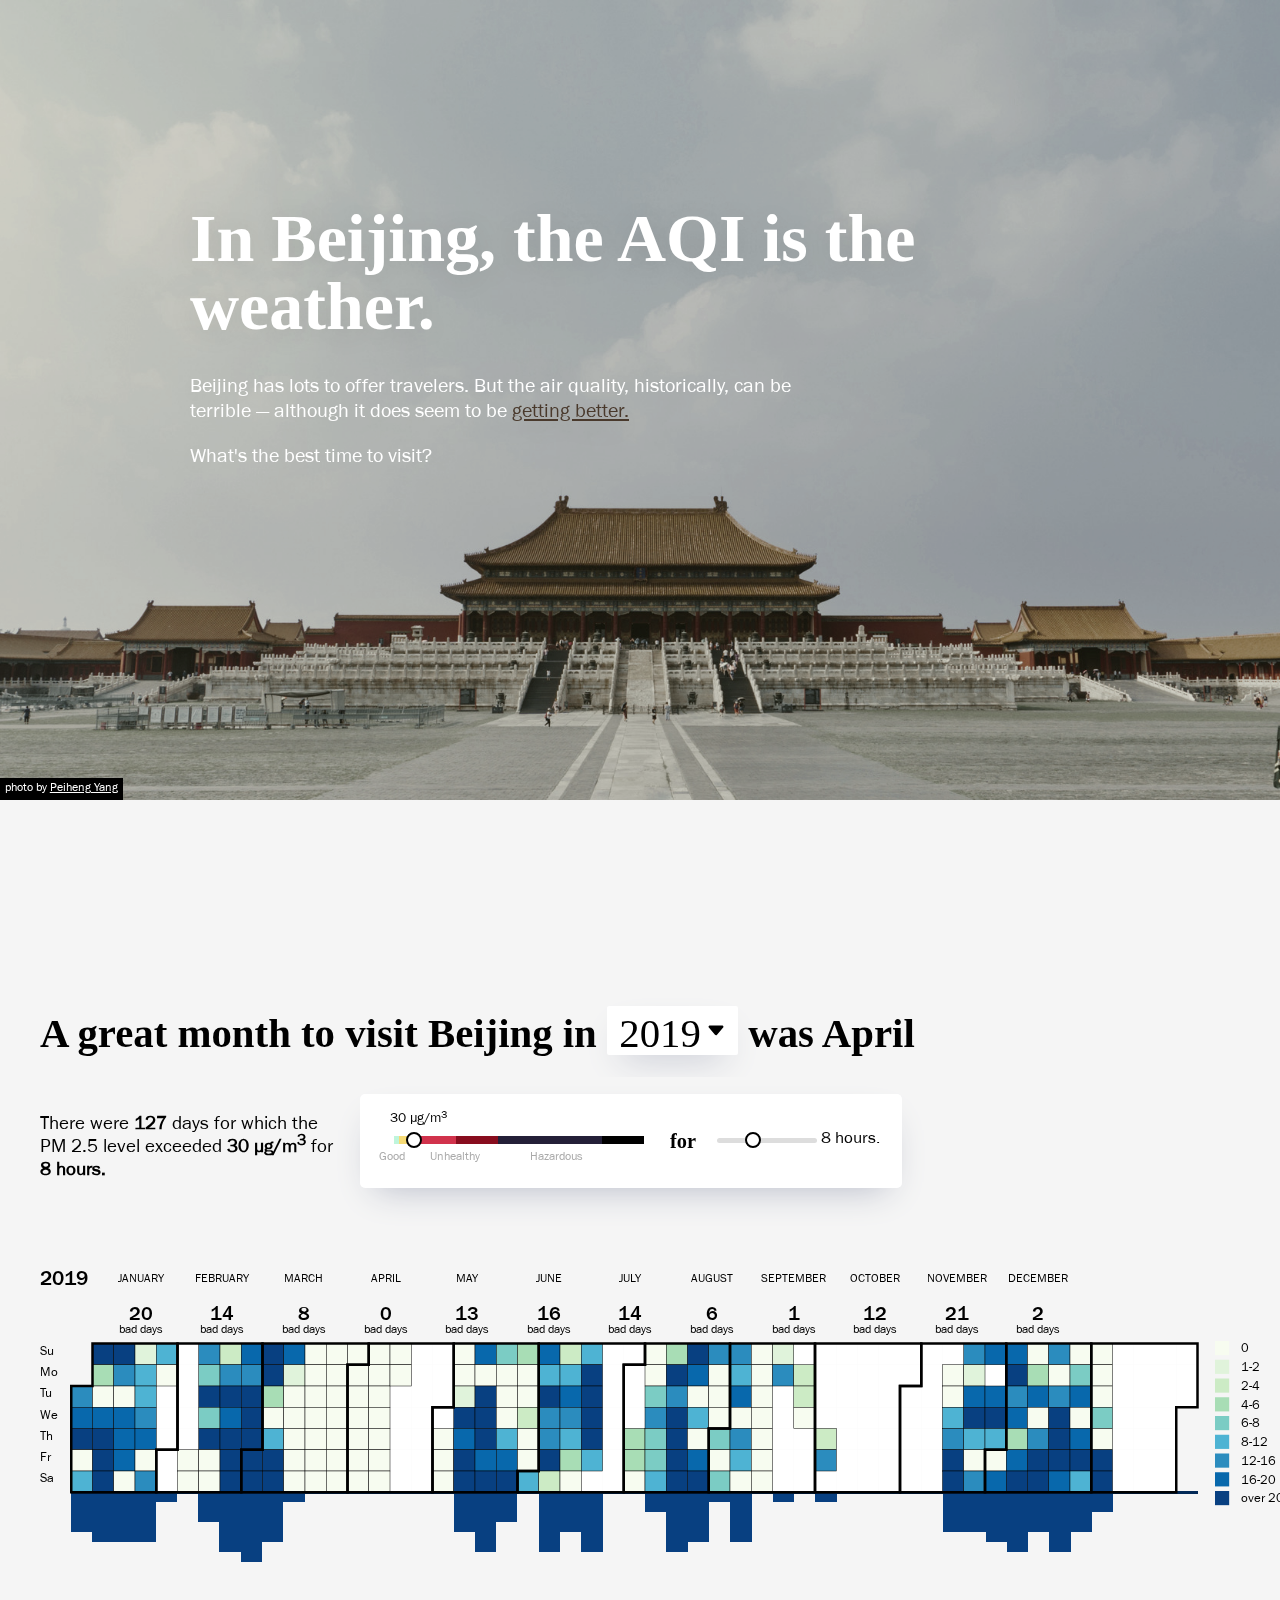
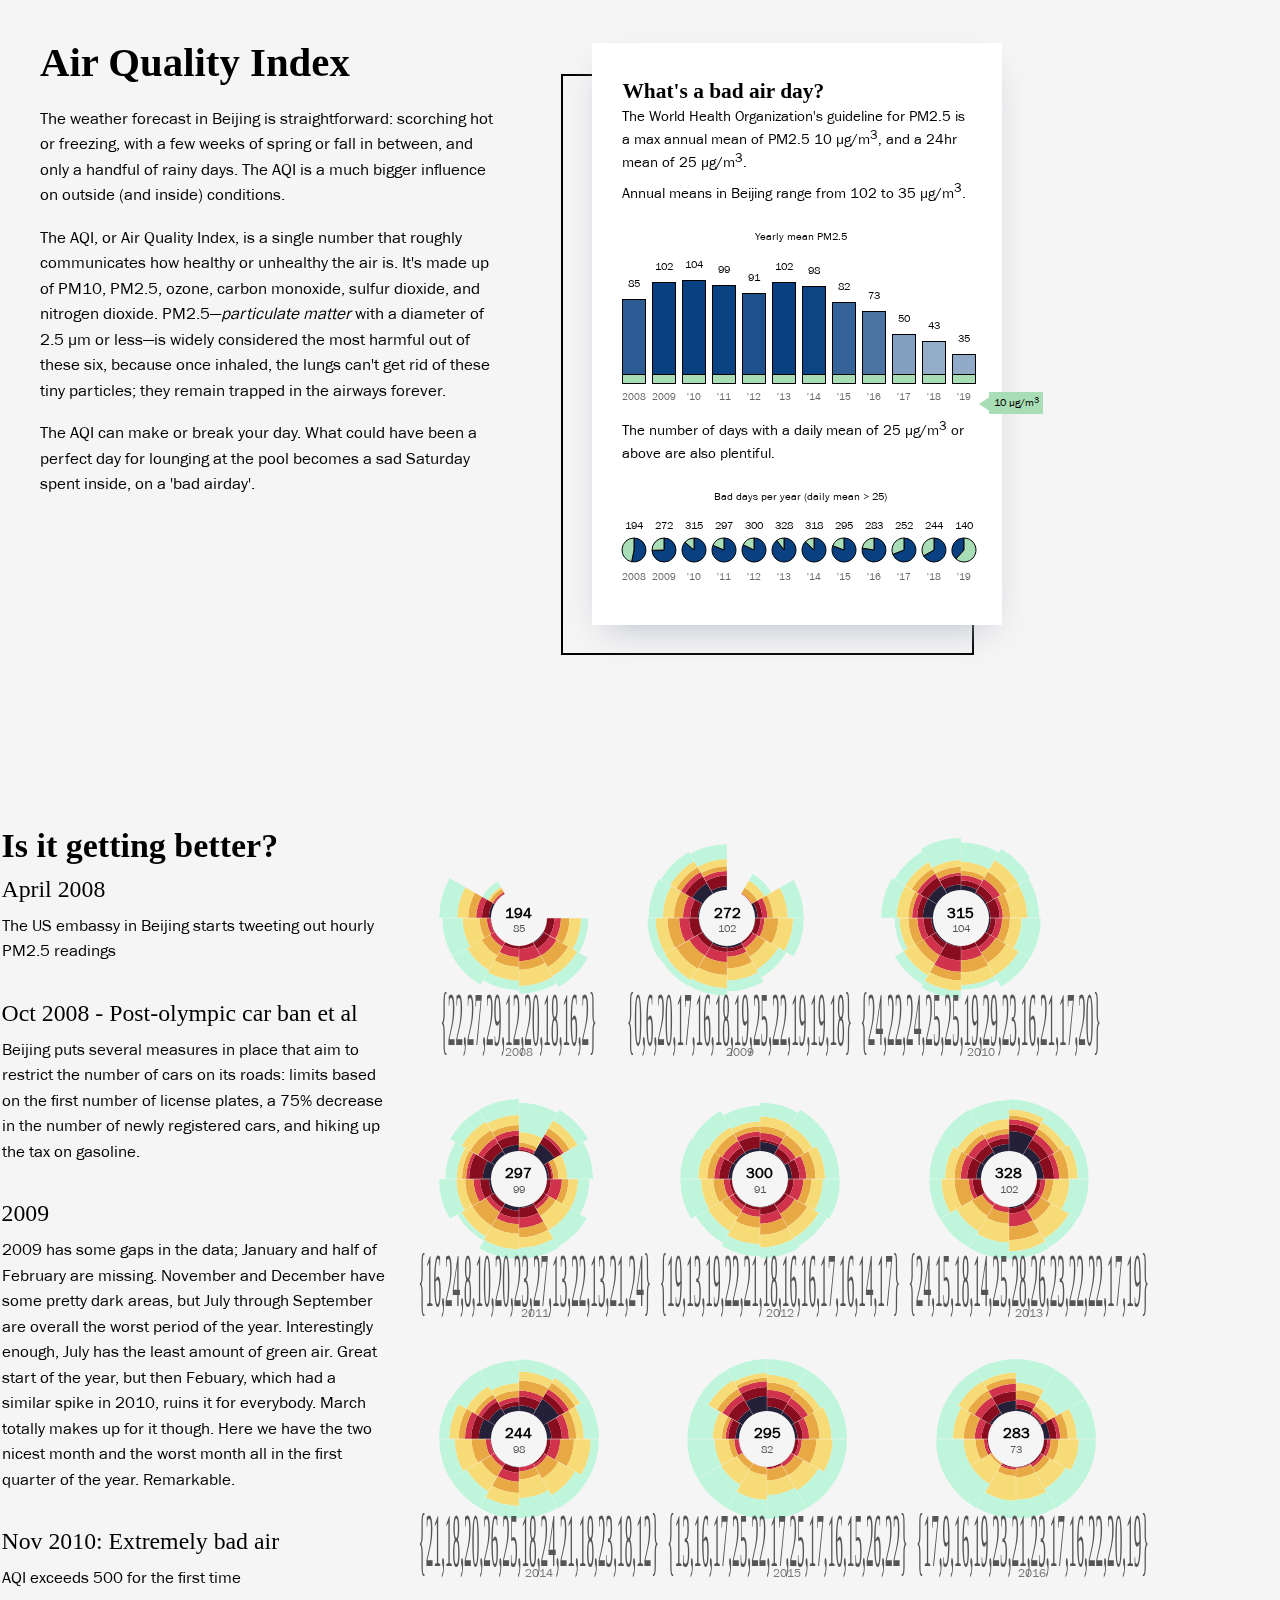
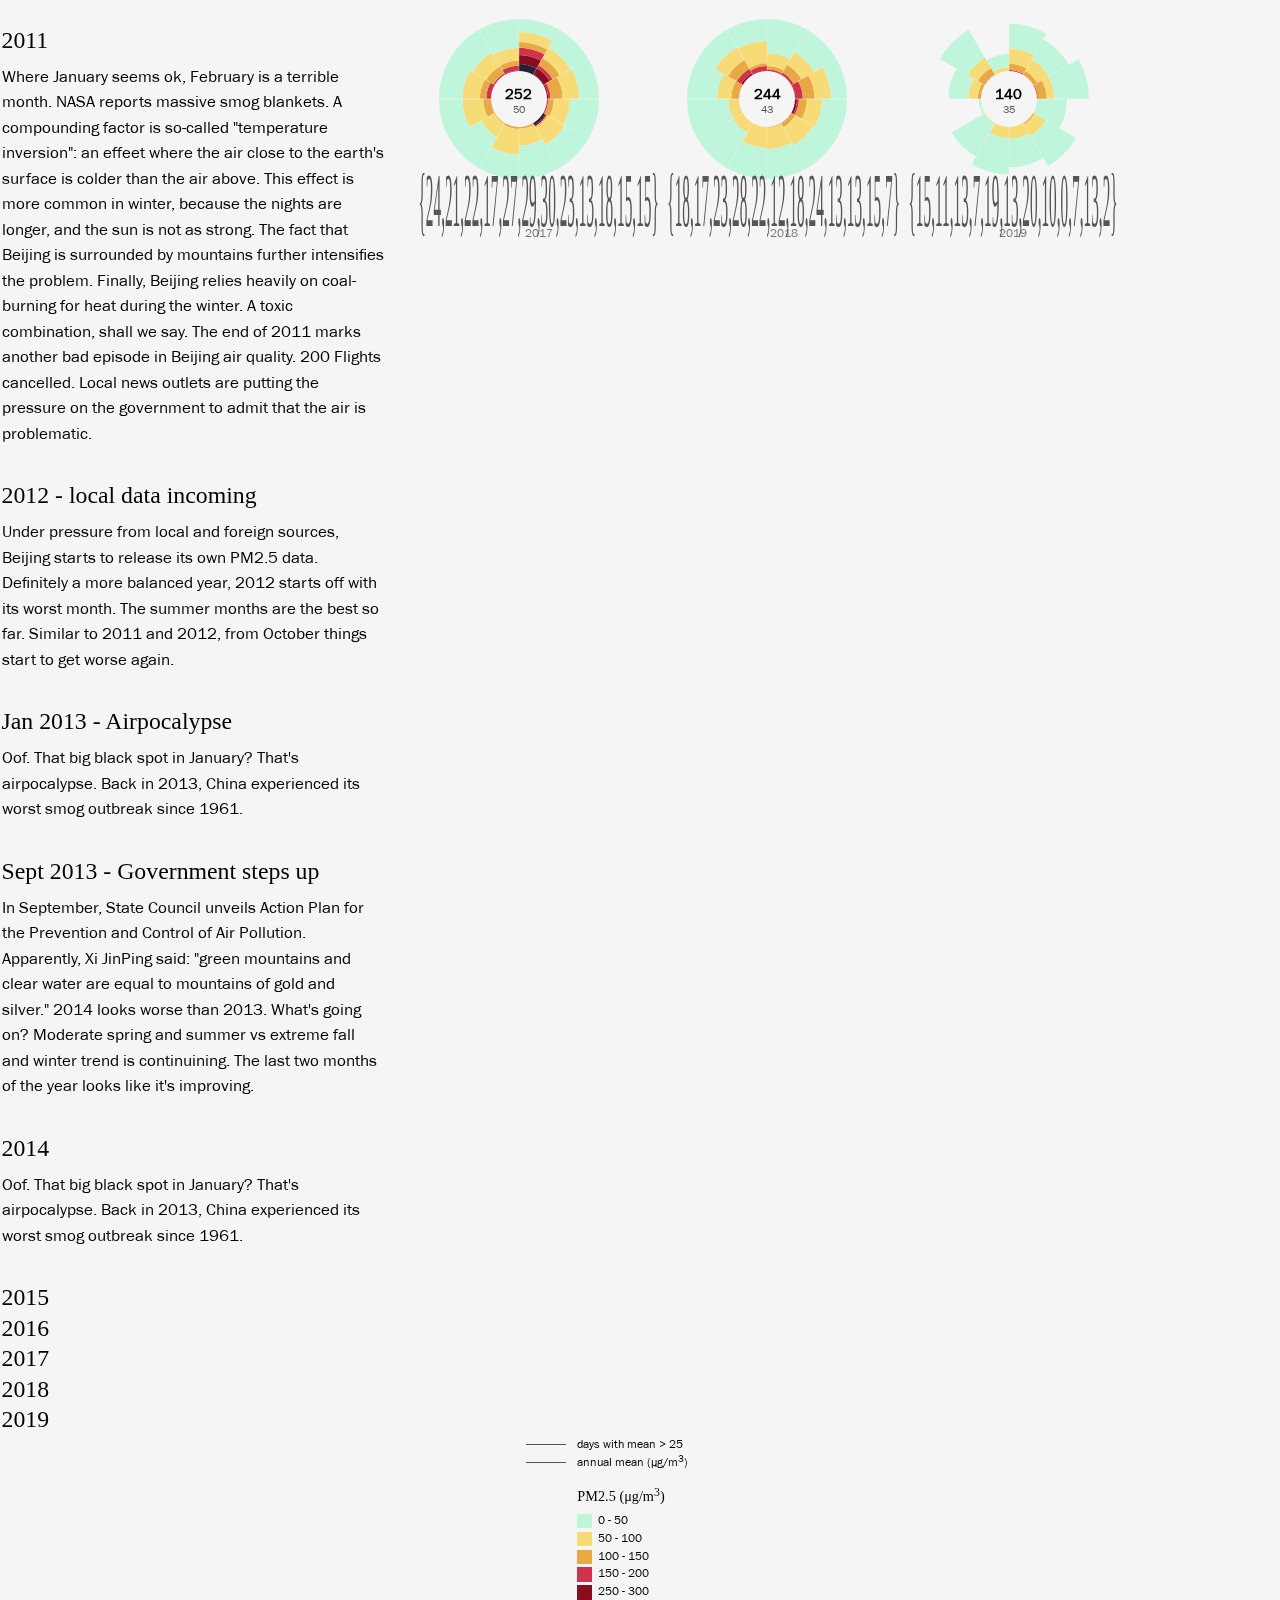
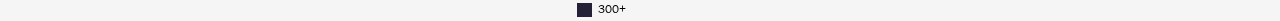
==== commit 323dca8e: "add 2008 to bar and pies" ====
--- a/beijing/index.html
+++ b/beijing/index.html
@@ -237,6 +237,14 @@
                         </div>
                         <div class="intro-bars-container">
                             <div class="barkey-narrow">
+                                <div class="bad-number" id="annual-mean-intro-2008-txt"></div>
+                                <div class="barmean" id="annual-mean-intro-2008"></div>
+                                <div class="bar-10"></div>
+                                <!--<div class="bad-number pad-it" id="bad-number-bar-2009-year"></div>-->
+                                <!--<div class="bar" id="bad-number-bar-2009"></div>-->
+                                <div class="year-label">2008</div>
+                            </div>
+                            <div class="barkey-narrow">
                                 <div class="bad-number" id="annual-mean-intro-2009-txt"></div>
                                 <div class="barmean" id="annual-mean-intro-2009"></div>
                                 <div class="bar-10"></div>
@@ -347,6 +355,11 @@
                         </div>
                         <div class="intro-bars-container left">
                             <div class="barkey-narrow">
+                                <div class="bad-number" id="bad-number-bar-2008-year"></div>
+                                <div class="bar" id="bad-number-bar-2008"></div>
+                                <div class="year-label">2008</div>
+                            </div>
+                            <div class="barkey-narrow">
                                 <div class="bad-number" id="bad-number-bar-2009-year"></div>
                                 <div class="bar" id="bad-number-bar-2009"></div>
                                 <div class="year-label">2009</div>
@@ -772,7 +785,7 @@
         </div>
             <div class="legend sticky-top" id="legend">
                 <!--<h4>LEGEND</h4>-->
-                <div class="legend-line">% of days with mean > 25</div>
+                <div class="legend-line">days with mean > 25</div>
                 <div class="legend-line">annual mean (&mu;g/m<sup>3</sup>)</div>
                 <div class="legend-title">PM2.5 (&mu;g/m<sup>3</sup>)</div>
                 <div class="legend-left">
--- a/css/style.css
+++ b/css/style.css
@@ -602,7 +602,6 @@
 	font-family: "Texta Heavy";
 	font-size: 1.4em;
 	padding-bottom: 0;
-	background: #f5f5f5;
 	color: #000;
 	padding: 0.55em 0em 0.2em 0em;
 }
@@ -618,9 +617,6 @@
 .dot {
 	border: 0.5px solid #bbb;
 	width: 15px;
-	/*height: 9px;*/
-	/*border-radius: 20px;*/
-	/*background: white;*/
 	margin-top: -0.4em;
 	margin-left: -0.15em;
 }
@@ -651,10 +647,10 @@
 	margin-top: 0.5em;
 }
 .bad-days-number {
-	font-size: 1.3em;
-	font-weight: 400;
+	font-size: 1.1em;
+	font-weight: 600;
 	text-align: center;
-	margin-top: -6.35em;
+	margin-top: -7.5em;
 }
 .bad-days-number-legend {
 	font-size: 1.5em;
@@ -663,8 +659,8 @@
 .annual-mean {
 	text-align: center;
 	font-weight: 400;
-	font-size: 0.9em;
-	margin-top: -0.7em;
+	font-size: 0.8em;
+	margin-top: -0.9em;
 	color: #555;
 }
 .annual-mean-legend {
@@ -927,7 +923,7 @@
 	background: #fff;
 	padding: 2em;
 	font-size: 0.9em;
-	width: 390px;
+	width: 410px;
 	margin-left: 6em;
 	/*border: 2px solid #000;*/
 }
@@ -938,8 +934,8 @@
 	position: absolute;
 	min-width: 100px;
 	min-height: 100px;
-	height: 39em;
-	width: 24em;
+	height: 38em;
+	width: 27em;
 	z-index: -1;
 	margin-left: -4em;
 }
@@ -995,7 +991,7 @@
 	position: absolute;
     font-size: 0.7em;
     margin-top: -29px;
-    margin-left: 340px;
+    margin-left: 370px;
     text-align: left;
     background: #a8ddb5;
     color: black;
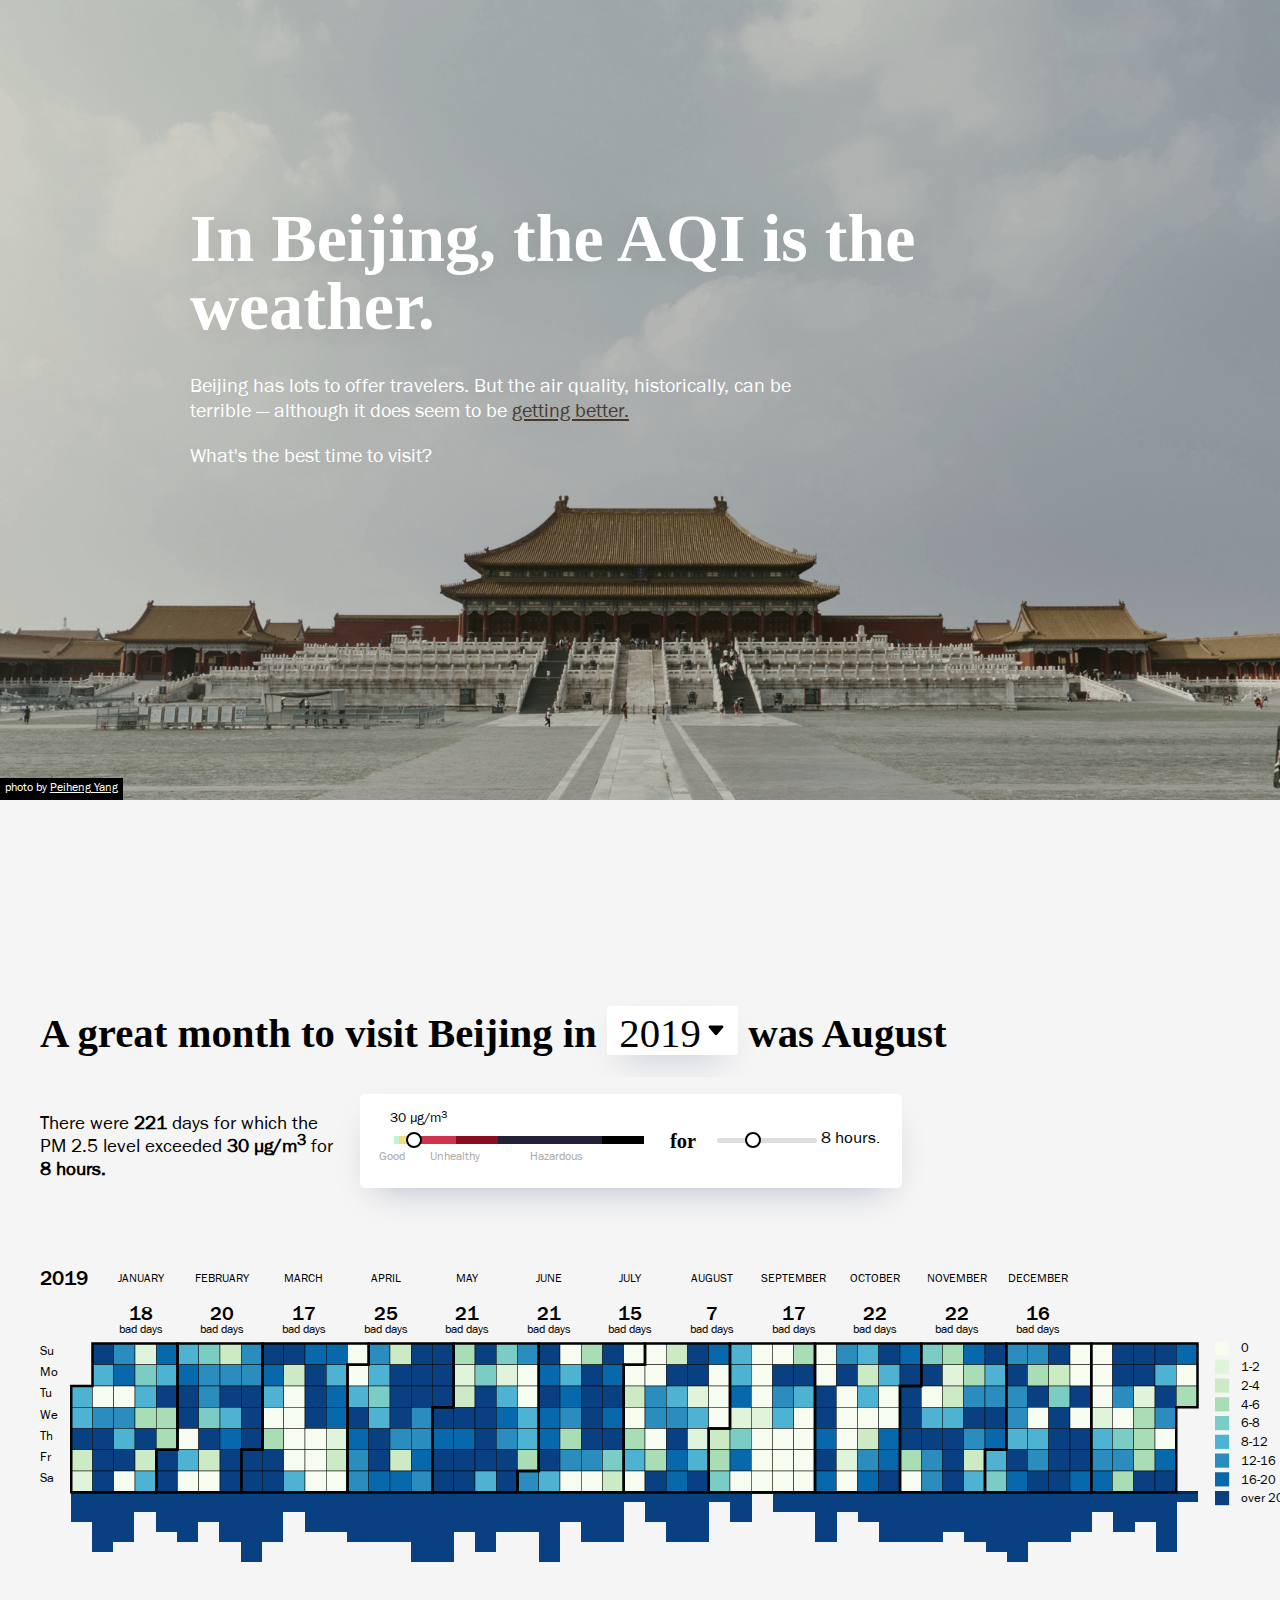
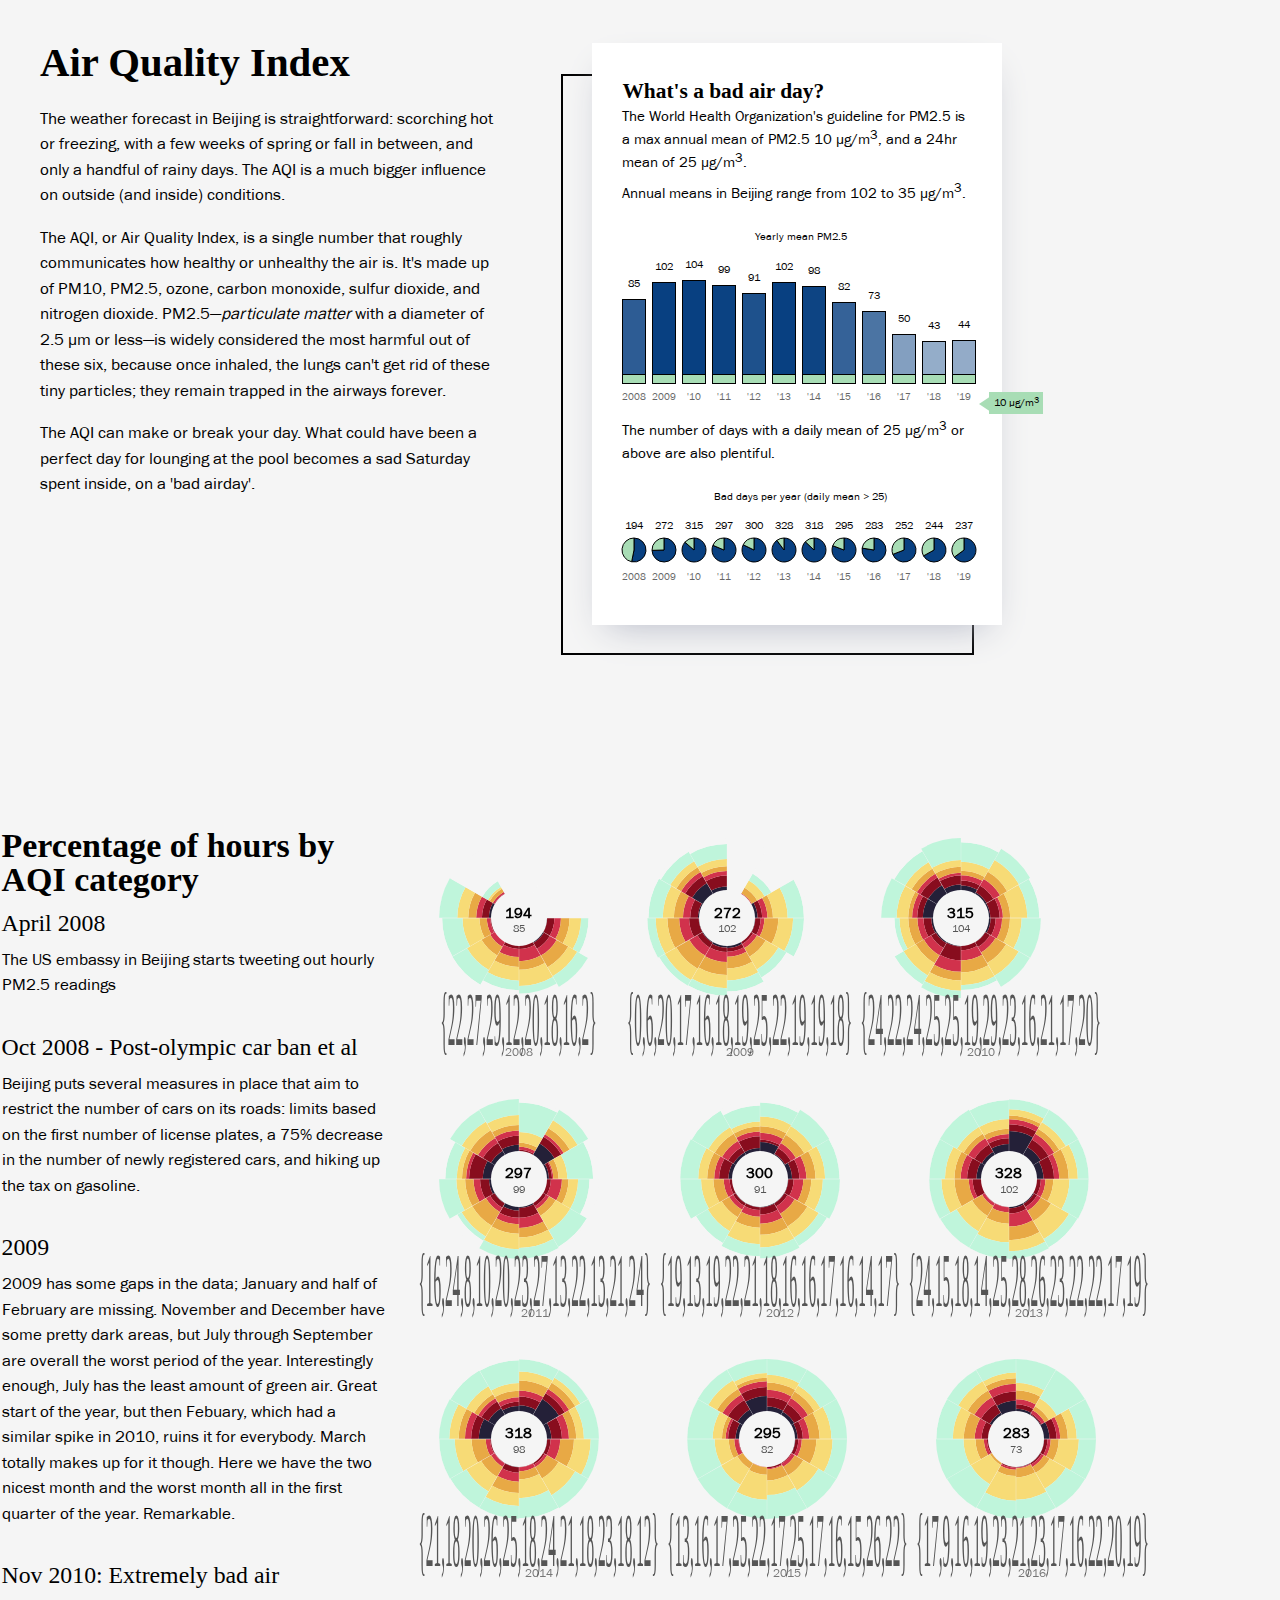
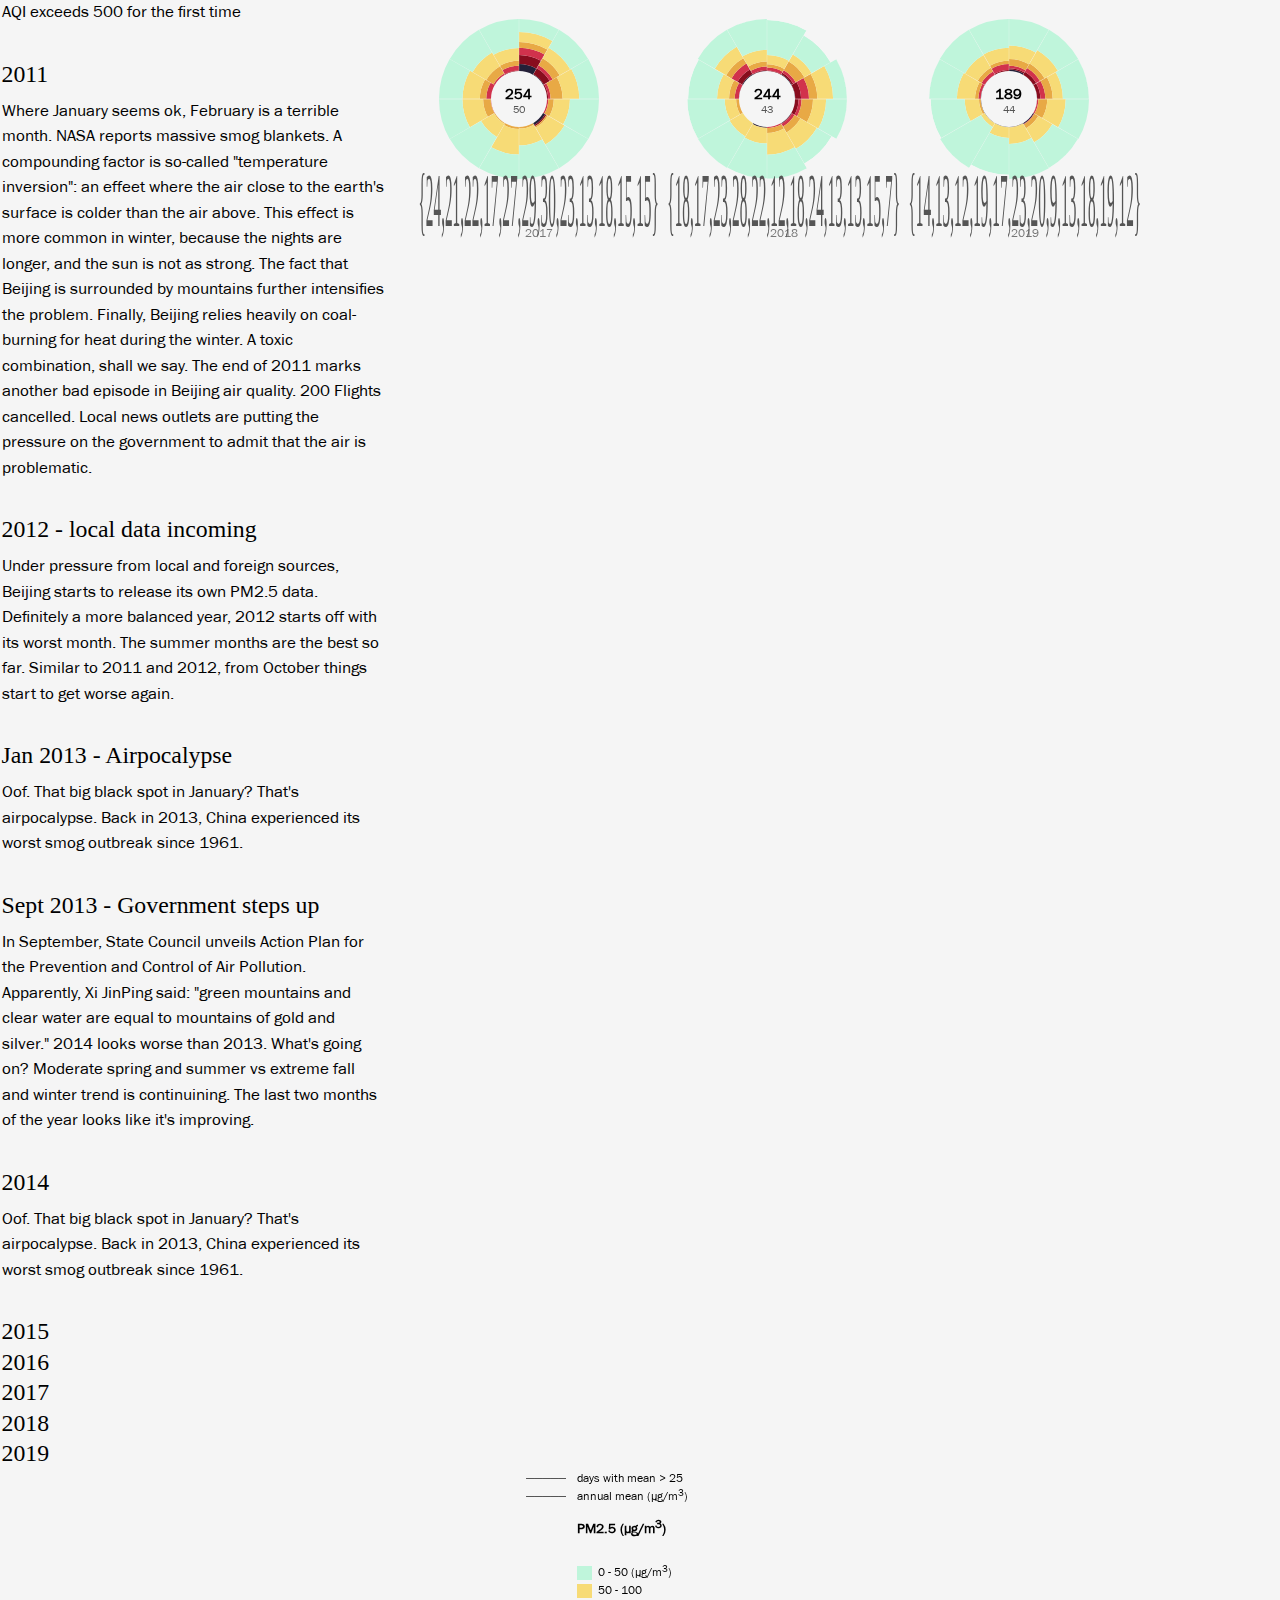
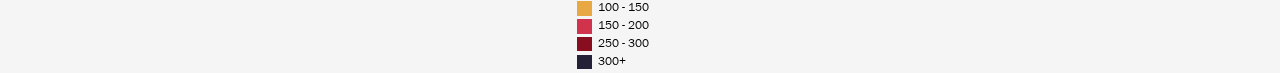
==== commit 1b087afb: "update 2018 2019 data" ====
--- a/beijing/index.html
+++ b/beijing/index.html
@@ -442,7 +442,7 @@
         <div class="container-3">
             <div class="block column-2">
                 <h3>
-                    Is it getting better?
+                    Percentage of hours by AQI category
                 </h3>
                 <!--<p class="large bottom-space">
                     Let's do a yearly plot of percentual pm2.5 values in Beijing. There are some white gaps in the data in the first few years; those are invalid readings. A few findings that jump out: 
@@ -784,14 +784,15 @@
             
         </div>
             <div class="legend sticky-top" id="legend">
-                <!--<h4>LEGEND</h4>-->
+                <!--<h4>Percentage of hours by AQI</h4>-->
                 <div class="legend-line">days with mean > 25</div>
                 <div class="legend-line">annual mean (&mu;g/m<sup>3</sup>)</div>
                 <div class="legend-title">PM2.5 (&mu;g/m<sup>3</sup>)</div>
+                <br>
                 <div class="legend-left">
                     <div class="legend-item">
                         <span class="rect green"></span>
-                        <span class="label">0 - 50</span>
+                        <span class="label">0 - 50 (&mu;g/m<sup>3</sup>)</span>
                     </div>
                     <div class="legend-item">
                         <span class="rect yellow"></span>
@@ -901,8 +902,8 @@
 		draw("../data/2016_monthly_inverted_relative.csv", "#eight", "");
 		//draw("data/2017_monthly_inverted_relative.csv", "#nine", "2017");
 		draw("../data/2017_monthly_inverted_relative_berkeley.csv", "#nine", "");
-		draw("../data/2018_monthly_inverted_relative_berkeley.csv", "#ten", "");
-        draw("../data/2019_monthly_inverted_relative_berkeley.csv", "#eleven", "");
+		draw("../data/2018_monthly_inverted_relative.csv", "#ten", "");
+        draw("../data/2019_monthly_inverted_relative.csv", "#eleven", "");
         calculateRelativePollution("../data/beijing_2015_daily_for_bad_days.csv");
 	</script>
 </body>
--- a/css/style.css
+++ b/css/style.css
@@ -691,7 +691,6 @@
 	font-size: 0.7em;
 	line-height: 1.5em;
 	padding-right: 1.2em;
-	z-index: -2;
 }
 .legend-line::before {
 	position: absolute;
@@ -700,9 +699,9 @@
 	color: #555;
 }
 .legend-title {
-	font-family: "Texta Heavy";
+	/*font-family: "Texta Heavy";*/
 	font-size: 1.2em;
-	font-weight: 500;
+	font-weight: 600;
 	padding-bottom: 0.5em;
 	padding-top: 1em;
 }
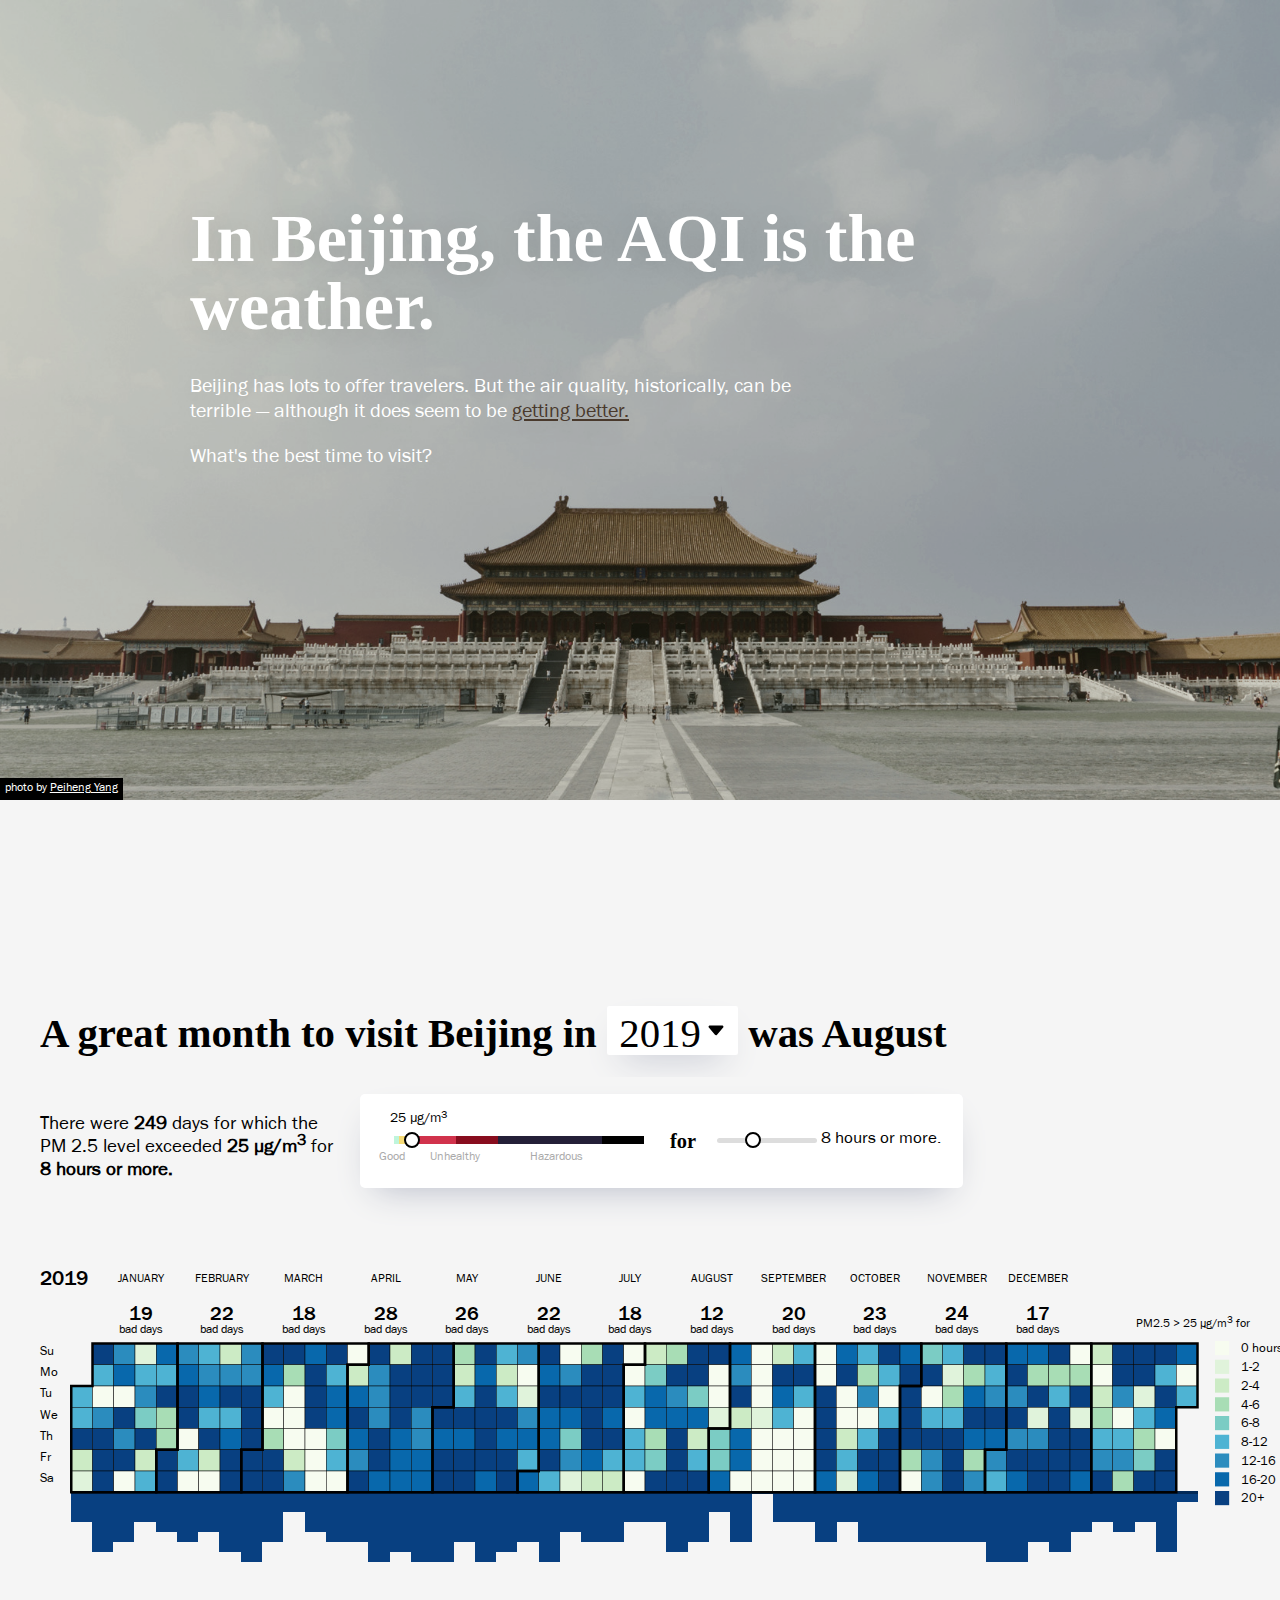
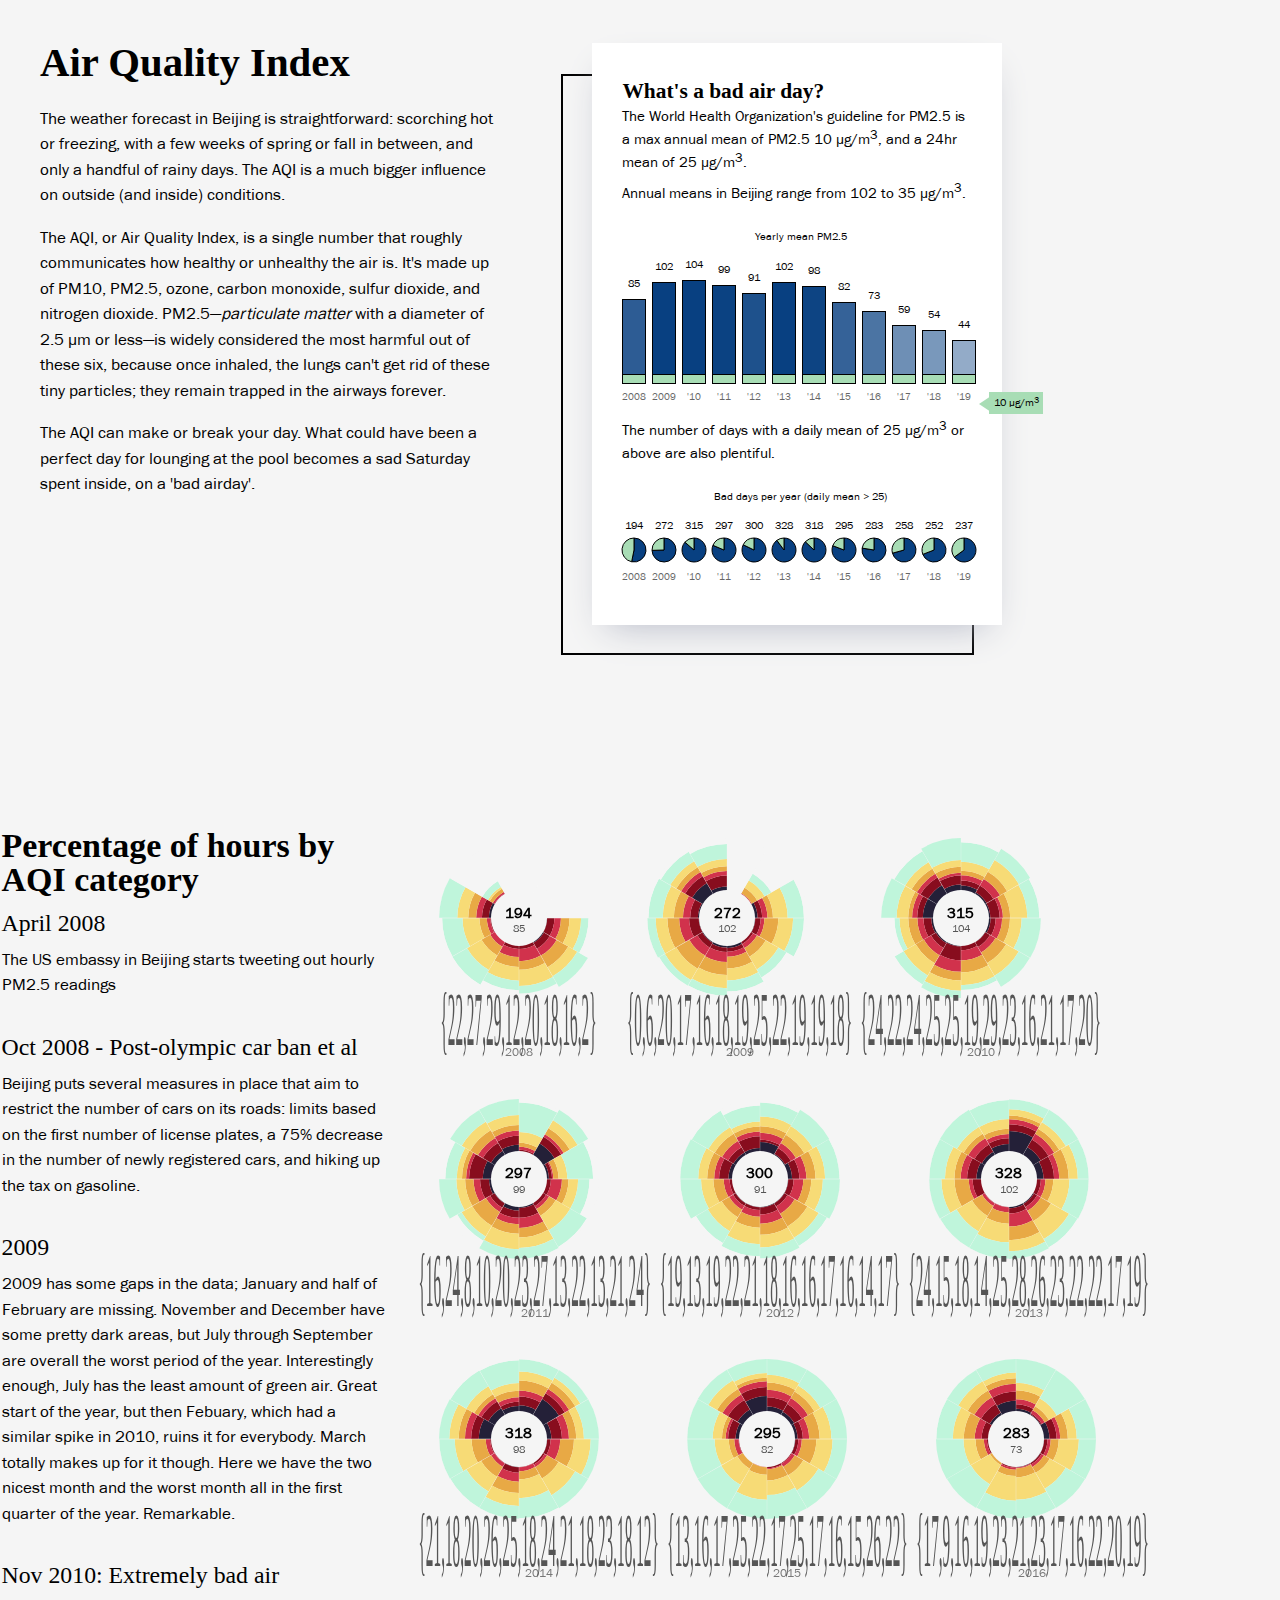
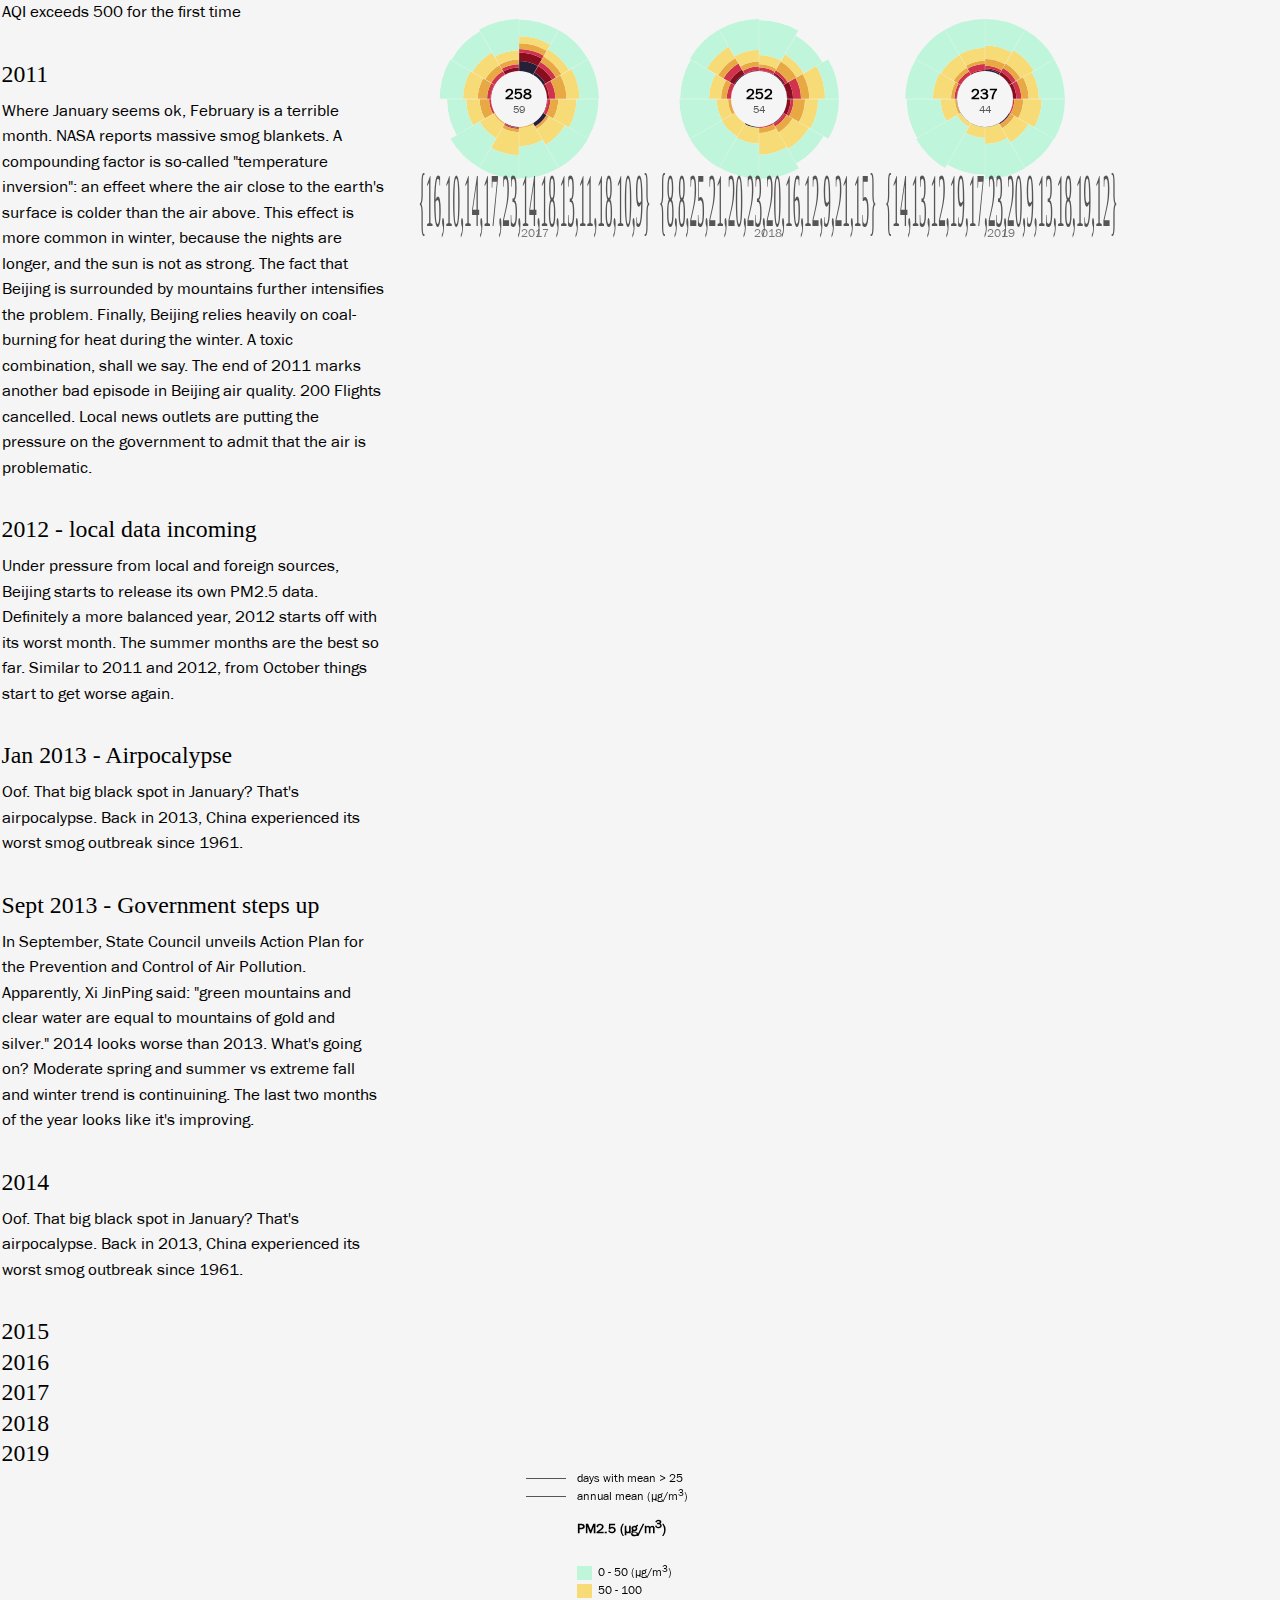
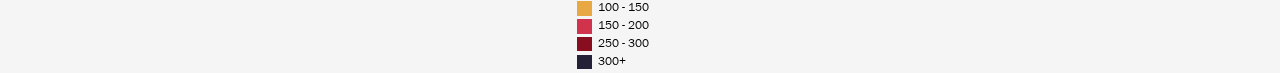
==== commit 8f3461b9: "fix legend and update calendar when changing years" ====
--- a/beijing/index.html
+++ b/beijing/index.html
@@ -79,11 +79,11 @@
             
             <div class="container-3-narrow flex-item">
                 <h2 class="pad-2">
-                    There were <span id="yearly-bad-days" class="value"></span> days for which the PM 2.5 level exceeded <span id="target-aqi-sentence" class="value"></span> <span class="value">&mu;g/m<sup>3</sup></span> for <span id="target-duration-sentence" class="value"></span> <span class="value">hours.</span>
+                    There were <span id="yearly-bad-days" class="value"></span> days for which the PM 2.5 level exceeded <span id="target-aqi-sentence" class="value"></span> <span class="value">&mu;g/m<sup>3</sup></span> for <span id="target-duration-sentence" class="value"></span> <span class="value">hours or more.</span>
                 </h2>
             </div>
             
-            <div class="container-6 flex-item">
+            <div class="container-9 flex-item">
                 <div class="cal-sliders">
                     <div class="slider-cont shadow">
                         <div class="pm-slider left">
@@ -106,7 +106,7 @@
                                     <span id="target-aqi" class="blue-link">30</span> 
                                     &mu;g/m<sup>3</sup>
                                 </div>
-                                <span><input id="slider-aqi-best-time" type="range" min="0" max="600" step="1" value="30" list="tickmarks"></span>
+                                <span><input id="slider-aqi-best-time" type="range" min="0" max="600" step="1" value="25" list="tickmarks"></span>
                             </div>
                         </div>
                         
@@ -115,7 +115,7 @@
                         </h3>
                         <div class="hours-slider left">
                             <input id="slider-hours-best-time" type="range" min="0" max="24" step="1" value="8">
-                            <span id="target-duration" class="blue-link">8</span> hours.
+                            <span id="target-duration" class="blue-link">8</span> hours or more.
                         </div>
                     </div>
                 </div>
@@ -188,6 +188,9 @@
         </div>
         <div id="calendar-container"></div>
         <div id="weeks-container"></div>
+        <div class="calendar-caption">
+            PM2.5 > <span id="caption-aqi">25</span> &mu;g/m<sup>3</sup> for 
+        </div>
         
         <div id="weather">
         
@@ -901,7 +904,7 @@
 		draw("../data/2015_monthly_inverted_relative.csv", "#seven", "");
 		draw("../data/2016_monthly_inverted_relative.csv", "#eight", "");
 		//draw("data/2017_monthly_inverted_relative.csv", "#nine", "2017");
-		draw("../data/2017_monthly_inverted_relative_berkeley.csv", "#nine", "");
+		draw("../data/2017_monthly_inverted-young_0.csv", "#nine", "");
 		draw("../data/2018_monthly_inverted_relative.csv", "#ten", "");
         draw("../data/2019_monthly_inverted_relative.csv", "#eleven", "");
         calculateRelativePollution("../data/beijing_2015_daily_for_bad_days.csv");
--- a/css/style.css
+++ b/css/style.css
@@ -308,7 +308,7 @@
 	font-size: 0.9em;
 }
 .value {
-	font-weight: bold;
+	font-weight: 600;
 }
 .line-spacer {
 	margin: 0 auto;
--- a/css/best_time.css
+++ b/css/best_time.css
@@ -312,4 +312,14 @@
 }
 .select-css option {
     font-weight:normal;
+}
+.calendar-caption {
+    font-size: 0.7em;
+    /* text-align: center; */
+    margin-top: 3em;
+    position: absolute;
+    right: 2em;
+    width: 120px;
+    line-height: 120%;
+    margin-top: -18.8em;
 }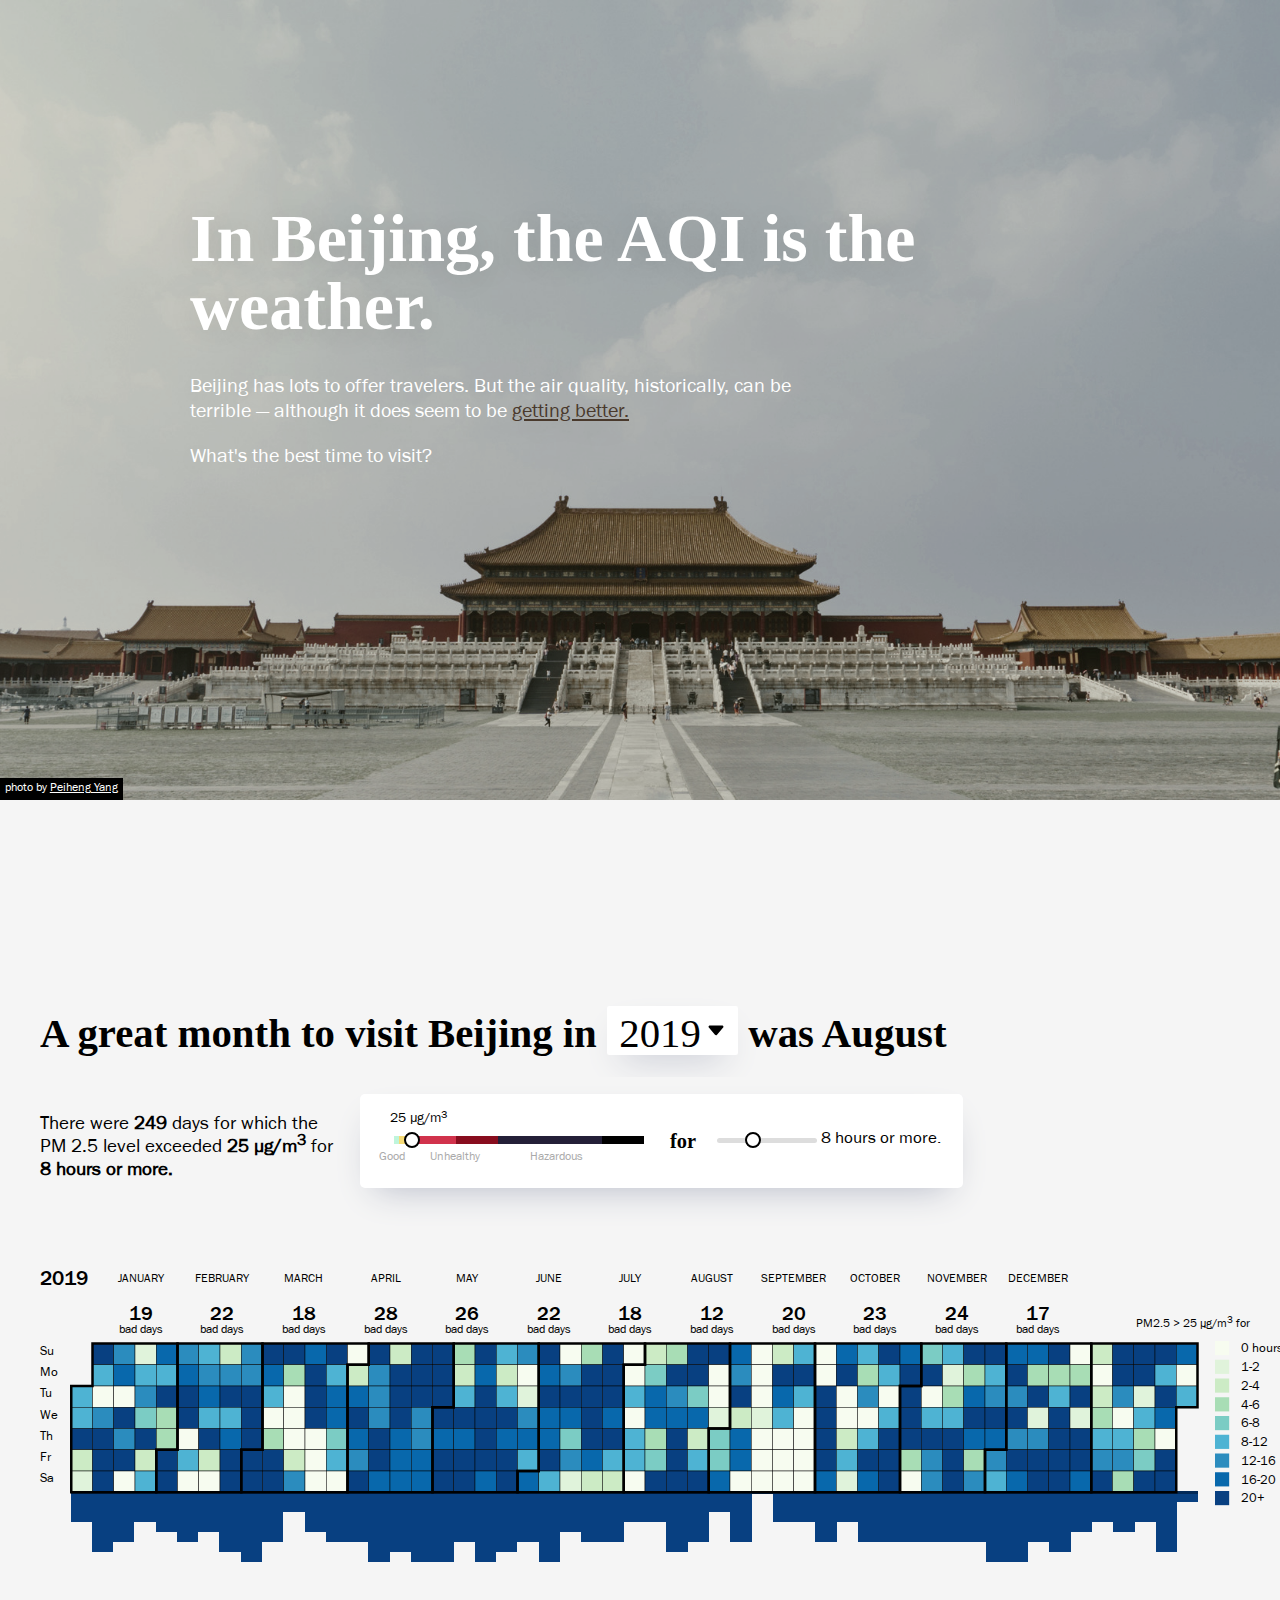
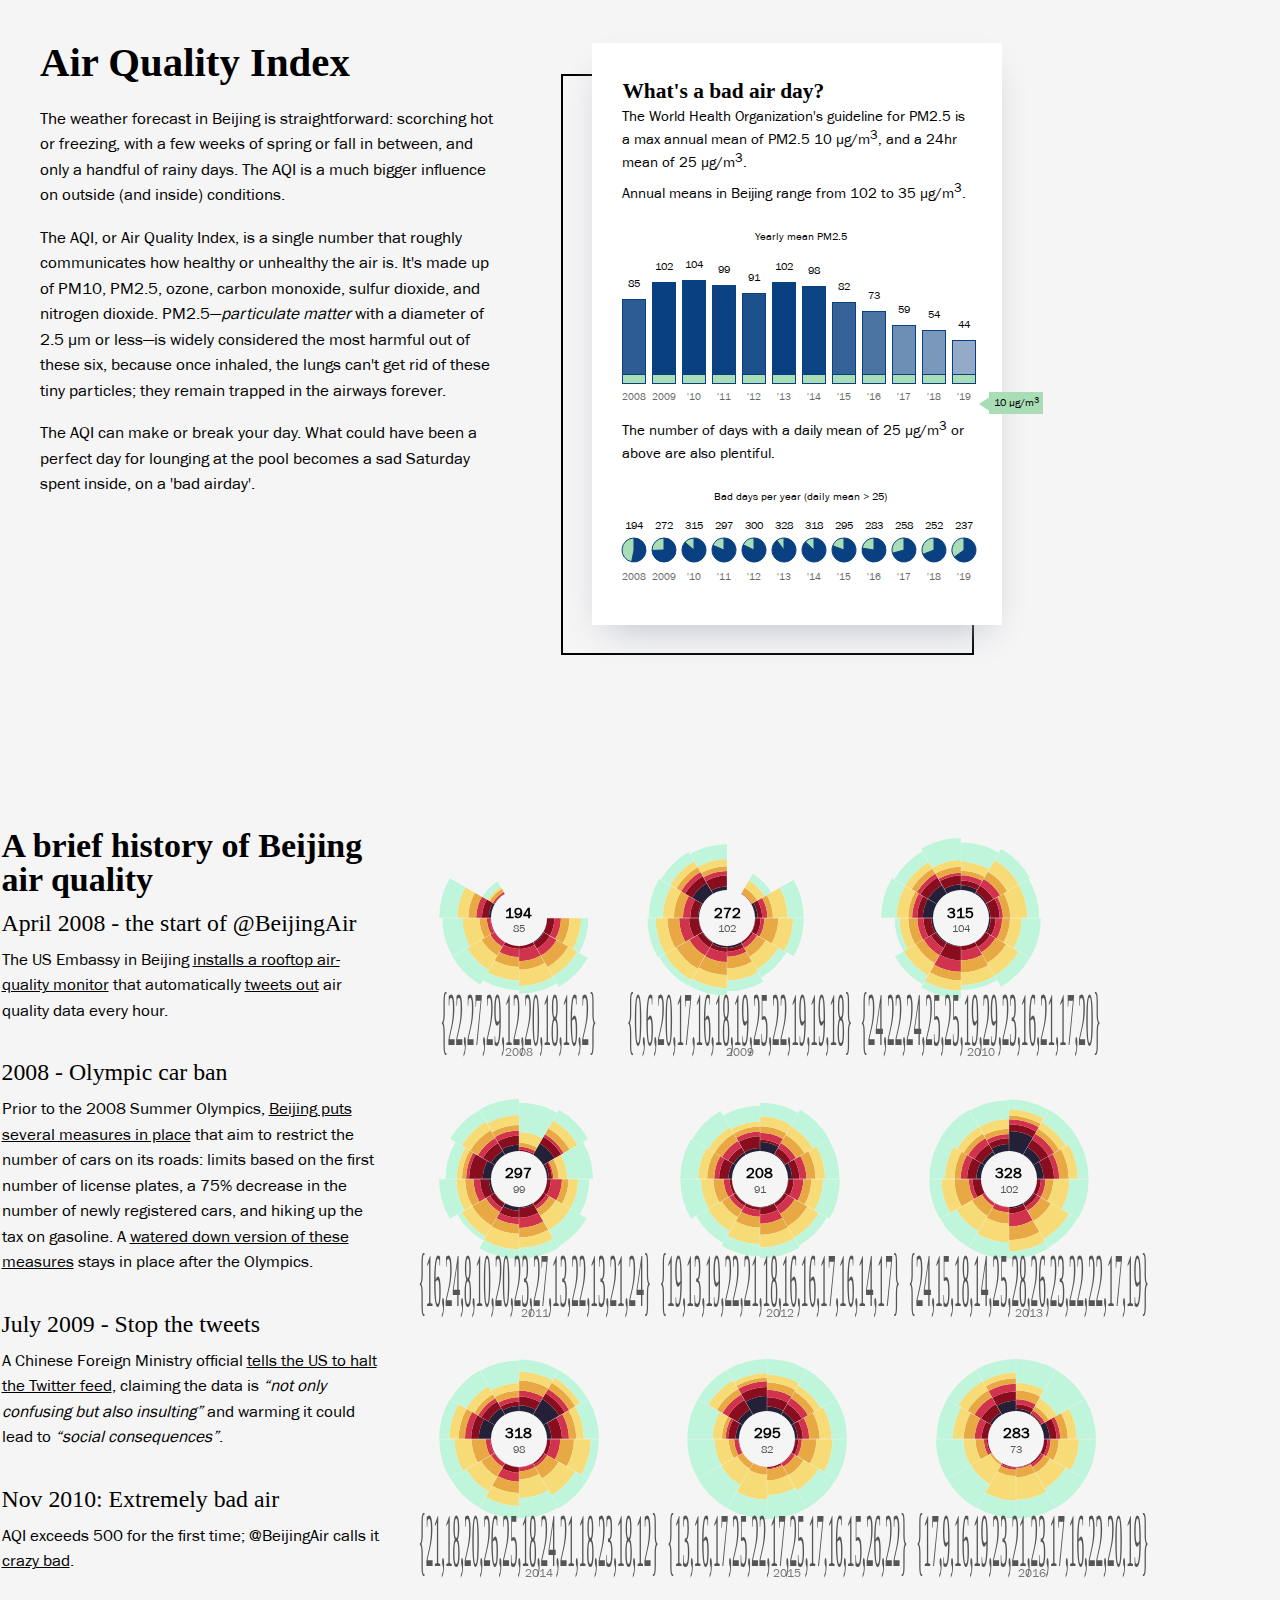
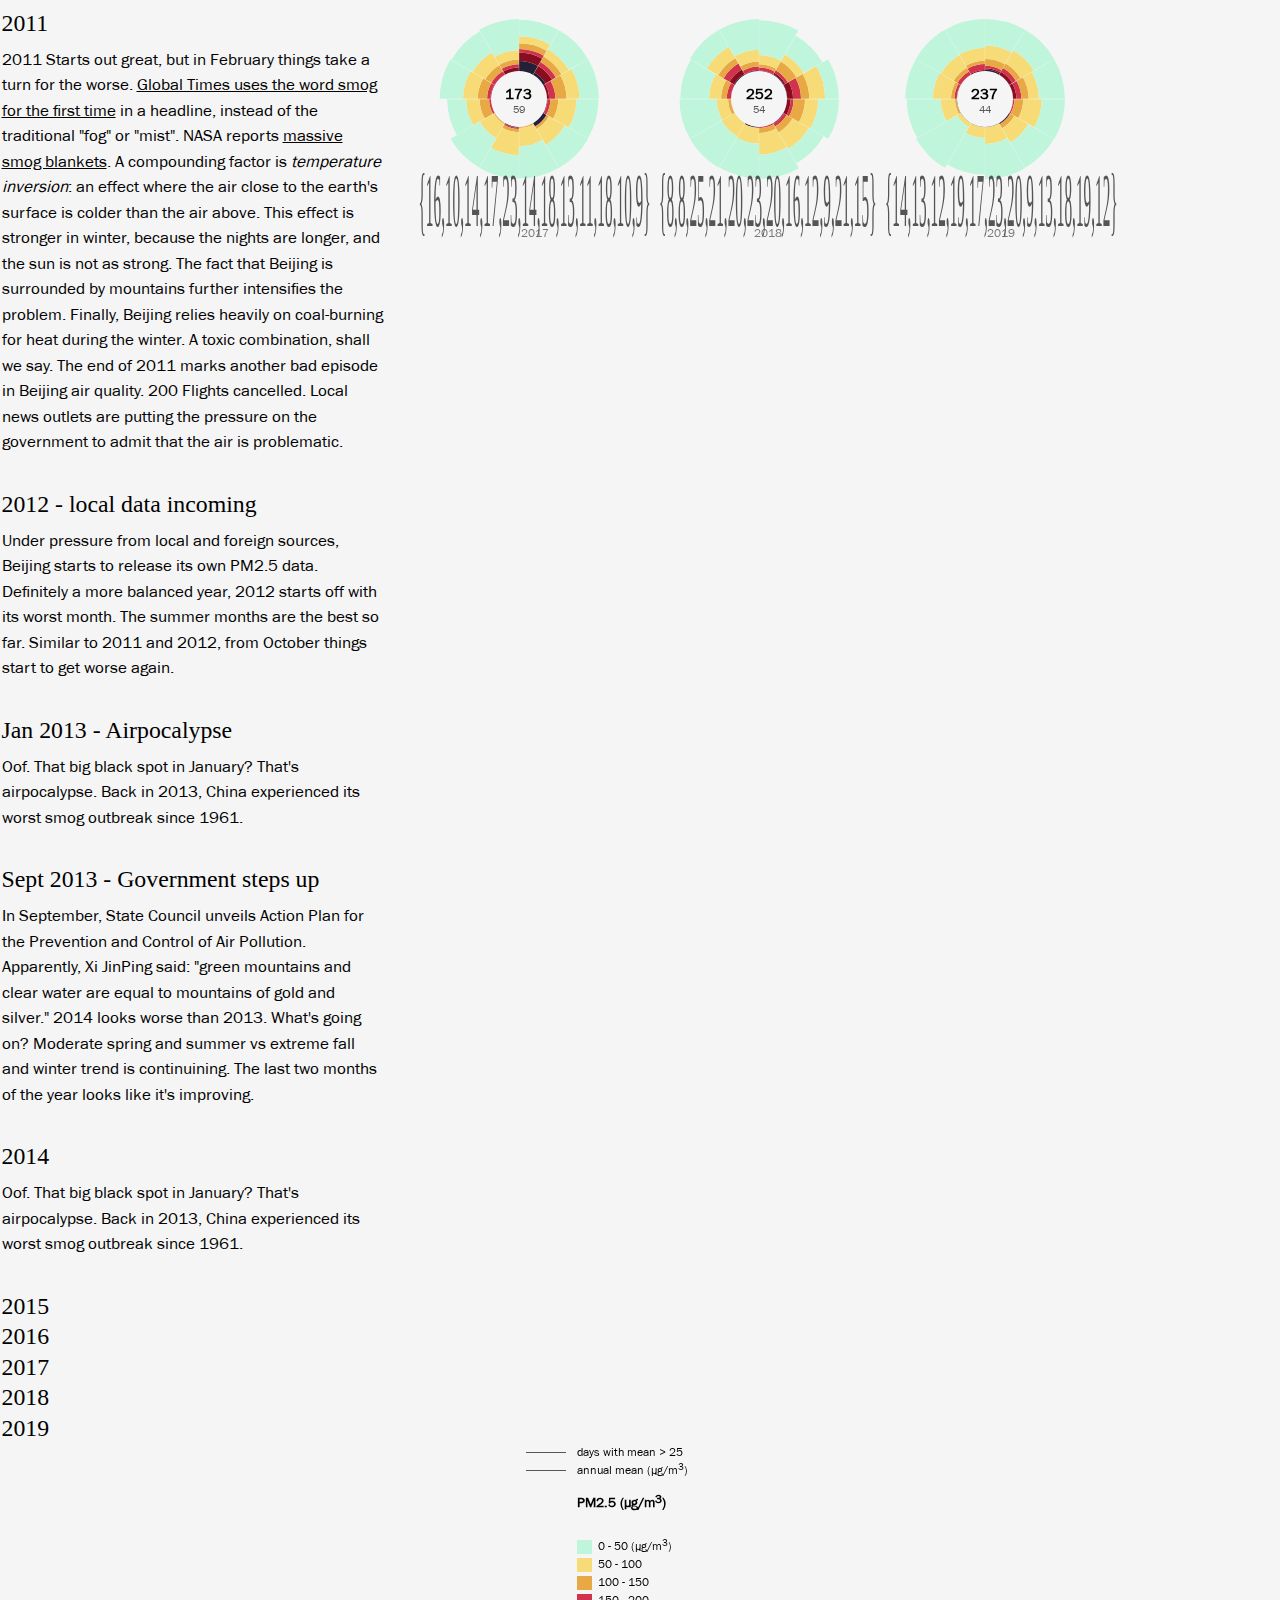
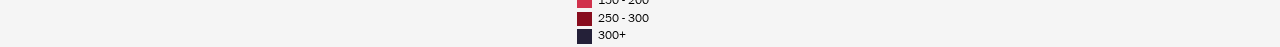
==== commit eeedbfd8: "mp" ====
--- a/beijing/index.html
+++ b/beijing/index.html
@@ -9,6 +9,14 @@
 	<link rel="stylesheet" type="text/css" href="../css/multirange.css">
     <meta name="viewport" content="width=device-width">
     <meta charset="UTF-8">
+    <!-- start Mixpanel -->
+    <script type="text/javascript">(function(c,a){if(!a.__SV){var b=window;try{var d,m,j,k=b.location,f=k.hash;d=function(a,b){return(m=a.match(RegExp(b+"=([^&]*)")))?m[1]:null};f&&d(f,"state")&&(j=JSON.parse(decodeURIComponent(d(f,"state"))),"mpeditor"===j.action&&(b.sessionStorage.setItem("_mpcehash",f),history.replaceState(j.desiredHash||"",c.title,k.pathname+k.search)))}catch(n){}var l,h;window.mixpanel=a;a._i=[];a.init=function(b,d,g){function c(b,i){var a=i.split(".");2==a.length&&(b=b[a[0]],i=a[1]);b[i]=function(){b.push([i].concat(Array.prototype.slice.call(arguments,
+0)))}}var e=a;"undefined"!==typeof g?e=a[g]=[]:g="mixpanel";e.people=e.people||[];e.toString=function(b){var a="mixpanel";"mixpanel"!==g&&(a+="."+g);b||(a+=" (stub)");return a};e.people.toString=function(){return e.toString(1)+".people (stub)"};l="disable time_event track track_pageview track_links track_forms track_with_groups add_group set_group remove_group register register_once alias unregister identify name_tag set_config reset opt_in_tracking opt_out_tracking has_opted_in_tracking has_opted_out_tracking clear_opt_in_out_tracking people.set people.set_once people.unset people.increment people.append people.union people.track_charge people.clear_charges people.delete_user people.remove".split(" ");
+for(h=0;h<l.length;h++)c(e,l[h]);var f="set set_once union unset remove delete".split(" ");e.get_group=function(){function a(c){b[c]=function(){call2_args=arguments;call2=[c].concat(Array.prototype.slice.call(call2_args,0));e.push([d,call2])}}for(var b={},d=["get_group"].concat(Array.prototype.slice.call(arguments,0)),c=0;c<f.length;c++)a(f[c]);return b};a._i.push([b,d,g])};a.__SV=1.2;b=c.createElement("script");b.type="text/javascript";b.async=!0;b.src="undefined"!==typeof MIXPANEL_CUSTOM_LIB_URL?
+MIXPANEL_CUSTOM_LIB_URL:"file:"===c.location.protocol&&"//cdn4.mxpnl.com/libs/mixpanel-2-latest.min.js".match(/^\/\//)?"https://cdn4.mxpnl.com/libs/mixpanel-2-latest.min.js":"//cdn4.mxpnl.com/libs/mixpanel-2-latest.min.js";d=c.getElementsByTagName("script")[0];d.parentNode.insertBefore(b,d)}})(document,window.mixpanel||[]);
+mixpanel.init("c532500418560f932e195adcf3353733");
+    </script>
+    <!-- end Mixpanel -->
 </head>
 
 <body>
@@ -445,7 +453,7 @@
         <div class="container-3">
             <div class="block column-2">
                 <h3>
-                    Percentage of hours by AQI category
+                    A brief history of Beijing air quality
                 </h3>
                 <!--<p class="large bottom-space">
                     Let's do a yearly plot of percentual pm2.5 values in Beijing. There are some white gaps in the data in the first few years; those are invalid readings. A few findings that jump out: 
@@ -458,20 +466,20 @@
                     <div class="line"></div>
                 </div>
                 <span class="radial-chart-title">
-                    April 2008
+                    April 2008 - the start of @BeijingAir
                 </span>
                 <p class="timeline-para">
-                    The US embassy in Beijing starts tweeting out hourly PM2.5 readings
+                    The US Embassy in Beijing <a href="https://www.wired.com/2015/03/opinion-us-embassy-beijing-tweeted-clear-air/" target="_blank">installs a rooftop air-quality monitor</a> that automatically <a href="https://twitter.com/beijingair" target="_blank_">tweets out</a> air quality data every hour.
                 </p>
                 <div class="timeline">
                     <div class="dot"></div>
                     <div class="line"></div>
                 </div>
                 <span class="radial-chart-title">
-                    Oct 2008 - Post-olympic car ban et al
+                    2008 - Olympic car ban
                 </span>
                 <p class="timeline-para">
-                    Beijing puts several measures in place that aim to restrict the number of cars on its roads: limits based on the first number of license plates, a 75% decrease in the number of newly registered cars, and hiking up the tax on gasoline.
+                    Prior to the 2008 Summer Olympics, <a href="https://www.reuters.com/article/us-olympics-traffic/beijing-to-launch-olympic-odd-even-car-ban-in-july-idUSPEK1121120080620" target="_blank">Beijing puts several measures in place</a> that aim to restrict the number of cars on its roads: limits based on the first number of license plates, a 75% decrease in the number of newly registered cars, and hiking up the tax on gasoline. A <a href="https://www.theguardian.com/environment/2009/apr/06/beijing-pollution-carbon-cars" target="_blank">watered down version of these measures</a> stays in place after the Olympics. 
                 </p>
             </div>
             
@@ -481,10 +489,10 @@
                     <div class="line"></div>
                 </div>
                 <span class="radial-chart-title">
-                    2009
+                    July 2009 - Stop the tweets
                 </span>
                 <p class="timeline-para">
-                    2009 has some gaps in the data; January and half of February are missing. November and December have some pretty dark areas, but July through September are overall the worst period of the year. Interestingly enough, July has the least amount of green air. Great start of the year, but then Febuary, which had a similar spike in 2010, ruins it for everybody. March totally makes up for it though. Here we have the two nicest month and the worst month all in the first quarter of the year. Remarkable.
+                    A Chinese Foreign Ministry official <a href="https://www.nytimes.com/2013/01/13/science/earth/beijing-air-pollution-off-the-charts.html" target="_blank">tells the US to halt the Twitter feed</a>, claiming the data is <i>“not only confusing but also insulting”</i> and warming it could lead to <i>“social consequences”</i>.
                 </p>
             </div>
             
@@ -497,7 +505,7 @@
                     Nov 2010: Extremely bad air
                 </span>
                 <p class="timeline-para">
-                    AQI exceeds 500 for the first time 
+                    AQI exceeds 500 for the first time; @BeijingAir calls it <a href="https://foreignpolicy.com/2010/11/19/beijing-air-crazy-bad/" target="_blank">crazy bad</a>.
                 </p>
             </div>
             
@@ -510,7 +518,7 @@
                     2011
                 </span>
                 <p class="timeline-para">
-                    Where January seems ok, February is a terrible month. NASA reports massive smog blankets. A compounding factor is so-called "temperature inversion": an effeet where the air close to the earth's surface is colder than the air above. This effect is more common in winter, because the nights are longer, and the sun is not as strong. The fact that Beijing is surrounded by mountains further intensifies the problem. Finally, Beijing relies heavily on coal-burning for heat during the winter. A toxic combination, shall we say. The end of 2011 marks another bad episode in Beijing air quality. 200 Flights cancelled. Local news outlets are putting the pressure on the government to admit that the air is problematic.
+                    2011 Starts out great, but in February things take a turn for the worse. <a href="https://www.theatlantic.com/international/archive/2011/12/chinese-smog-disaster-rouses-chinese-media/249533/" target="_blank">Global Times uses the word smog for the first time</a> in a headline, instead of the traditional "fog" or "mist". NASA reports <a href="https://earthobservatory.nasa.gov/images/49398/haze-over-china" target="_blank">massive</a> <a href="https://earthobservatory.nasa.gov/images/49398/haze-over-eastern-china" target="_blank">smog blankets</a>. A compounding factor is <i>temperature inversion</i>: an effect where the air close to the earth's surface is colder than the air above. This effect is stronger in winter, because the nights are longer, and the sun is not as strong. The fact that Beijing is surrounded by mountains further intensifies the problem. Finally, Beijing relies heavily on coal-burning for heat during the winter. A toxic combination, shall we say. The end of 2011 marks another bad episode in Beijing air quality. 200 Flights cancelled. Local news outlets are putting the pressure on the government to admit that the air is problematic.
                 </p>
             </div>
             
@@ -874,6 +882,7 @@
 	
 	<script>
 		$( document ).ready(function() {
+            mixpanel.track("beijing loaded");
             $("#getting-better-link").hover(
                 function() {
                     //$(".sky-background").addClass("blue-skies");
--- a/css/style.css
+++ b/css/style.css
@@ -973,7 +973,7 @@
 }
 .barmean {
 	background: #084081;
-	border: 1px solid #000;
+	border: 1px solid #084081;
 	/*width: 20px;*/
 }
 .bar-10 {
@@ -983,8 +983,8 @@
 	position: absolute;
 	margin-top: -10px;
 	width: 24px;
-	border: 1px solid #000;
-	border-top: 0.5px solid black;
+	border: 1px solid #084081;
+	border-top: 0.5px solid #084081;
 }
 .line-10 {
 	position: absolute;
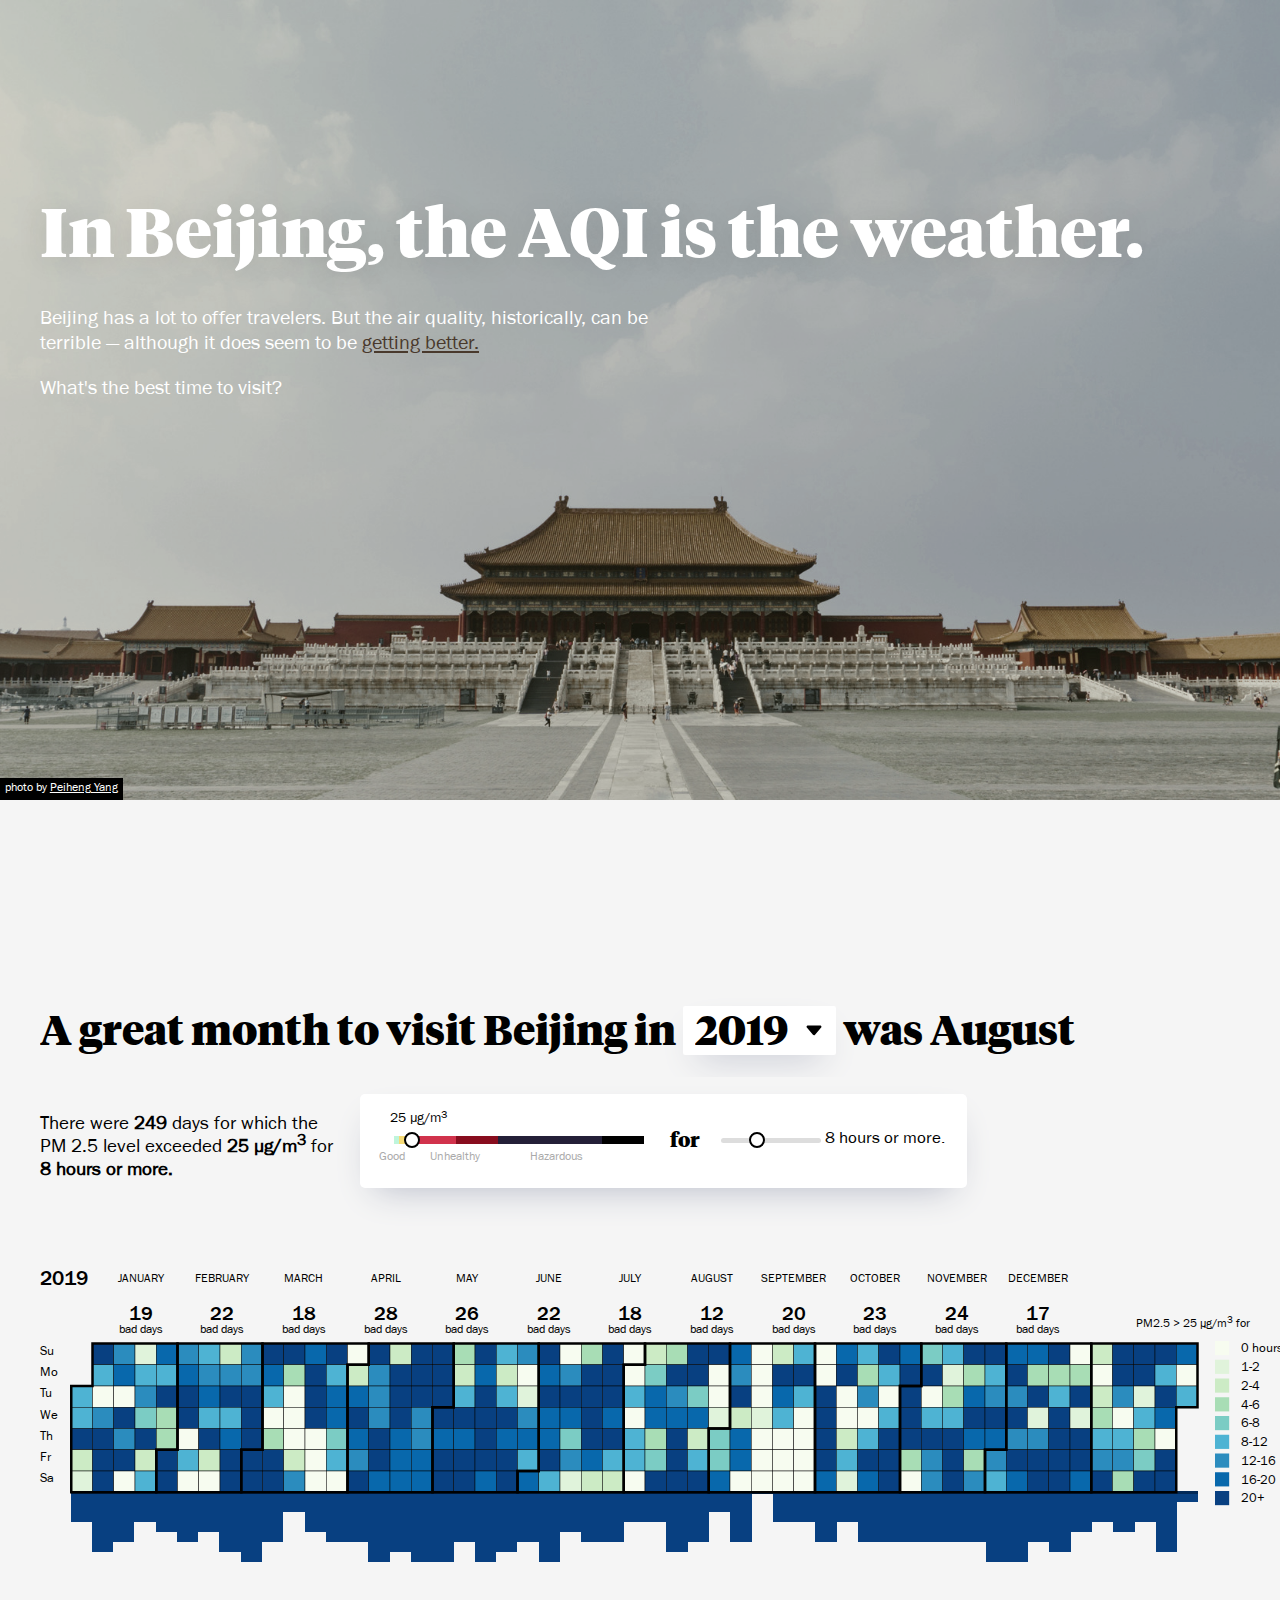
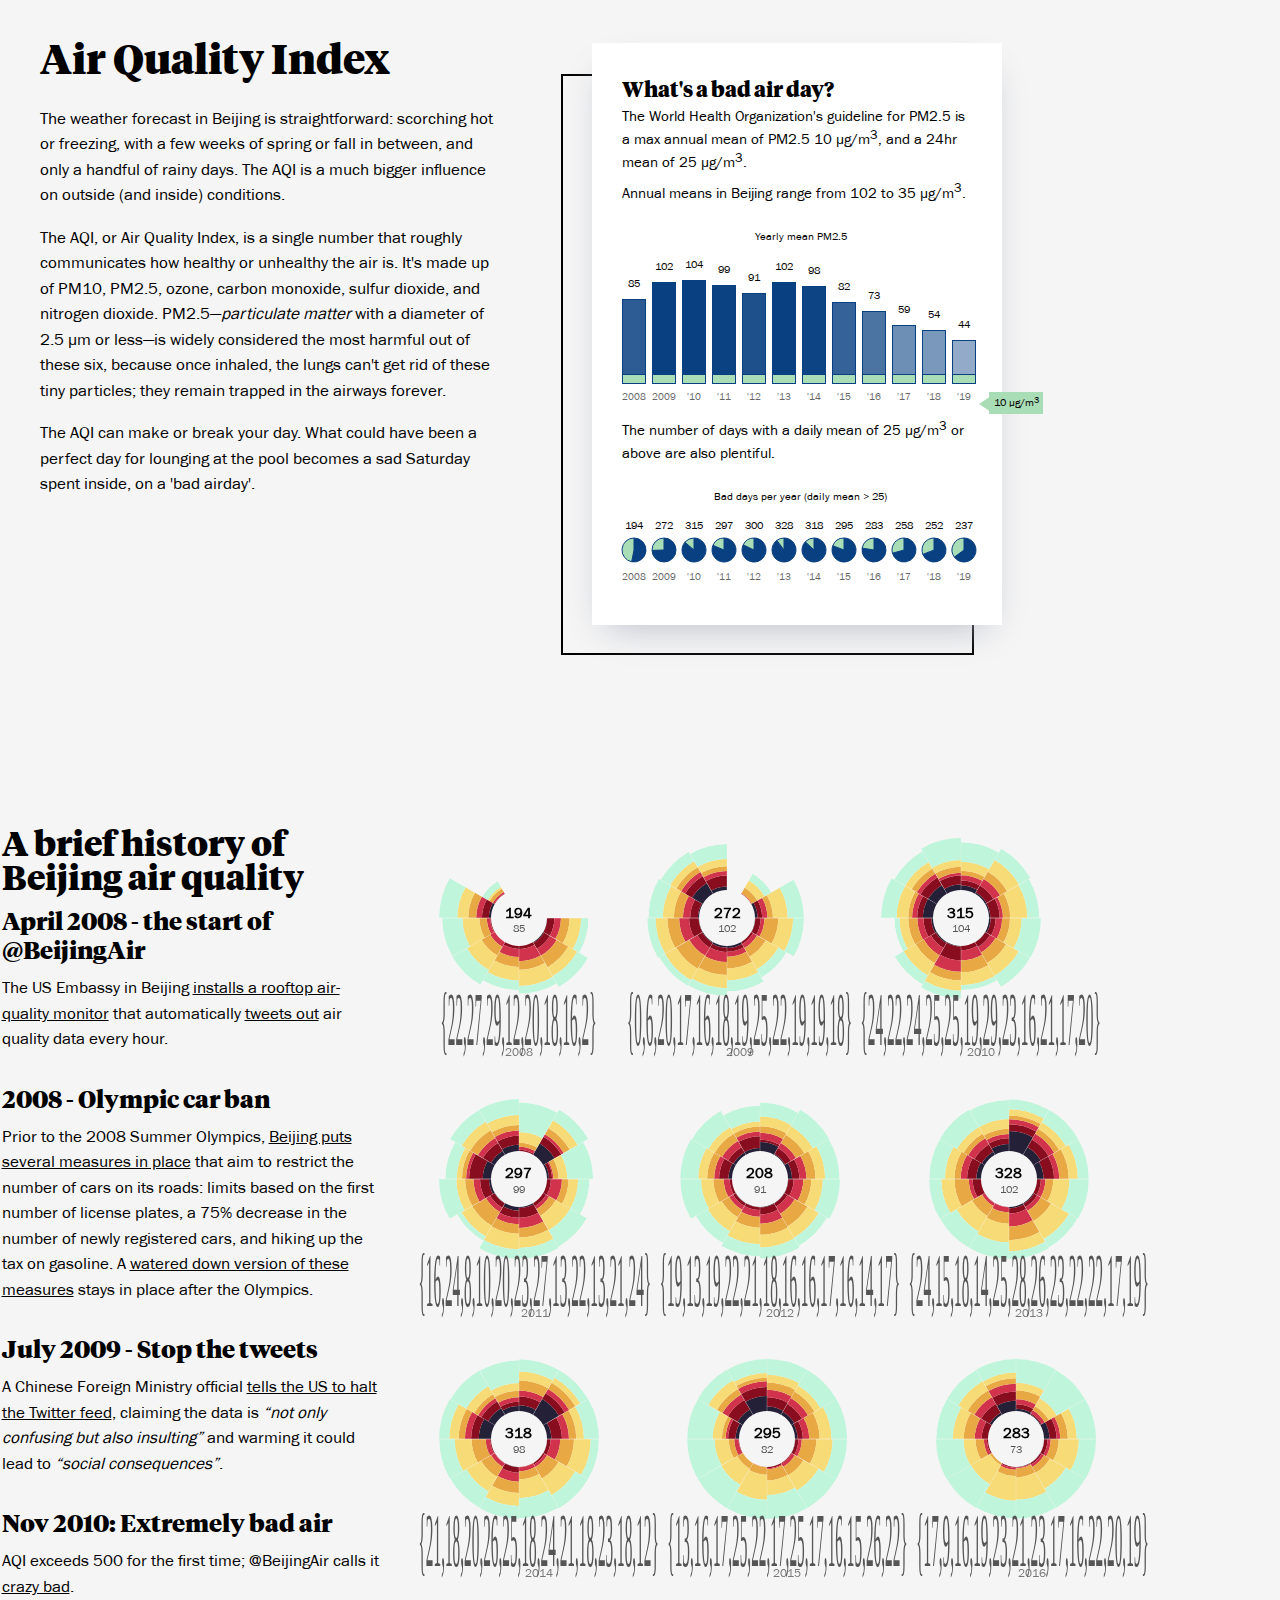
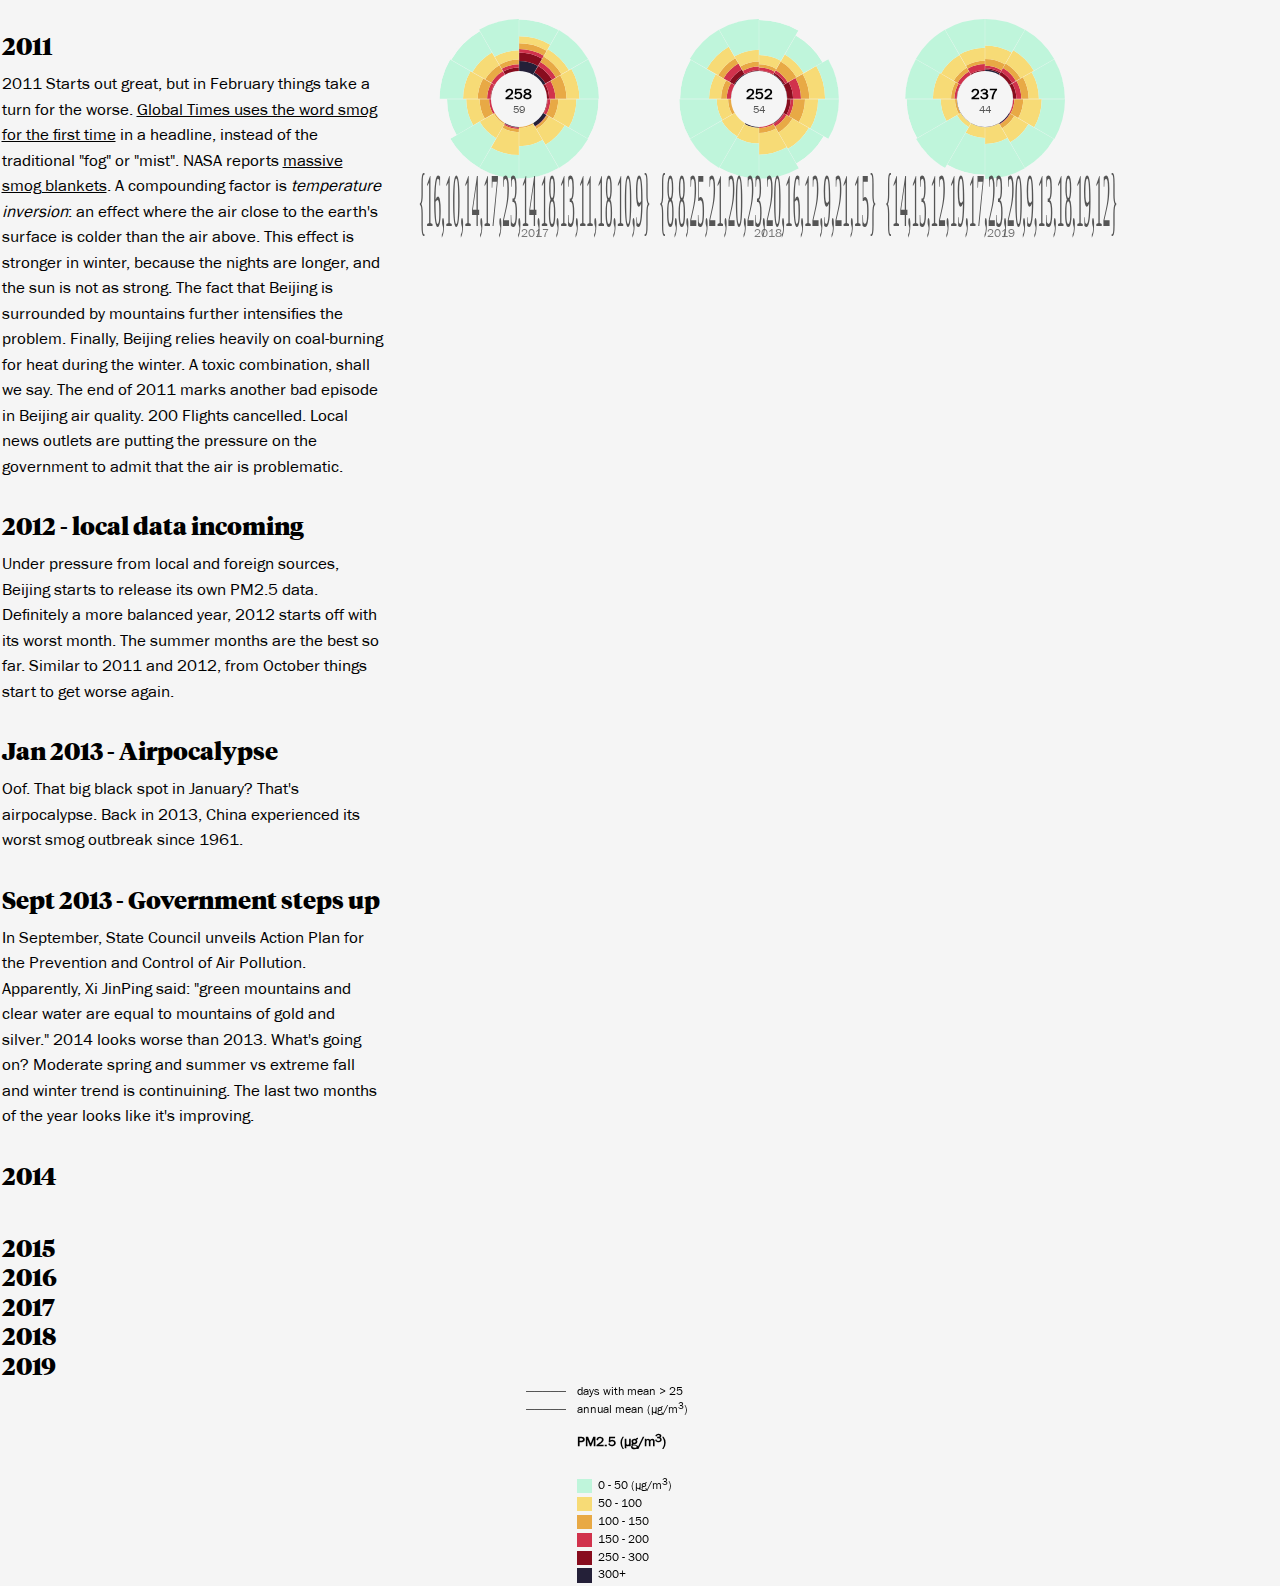
==== commit 56be669c: "font fix" ====
--- a/beijing/index.html
+++ b/beijing/index.html
@@ -28,13 +28,13 @@
         <div id="sky-pollution">
             
         </div>
-		<div class="container-9 center">
+		<div class="container-9 center content">
 			<h1 class="white" id="page-title">
 				In Beijing, the AQI is the weather.
 			</h1>
 			<h2 class="white">
                 <p>
-                    Beijing has lots to offer travelers. But the air quality, historically, can be terrible — although it does seem to be <a id="getting-better-link" class="white" href="#radial-charts">getting better.</a>
+                    Beijing has a lot to offer travelers. But the air quality, historically, can be terrible — although it does seem to be <a id="getting-better-link" class="white" href="#radial-charts">getting better.</a>
                 </p>
                 <p>
                     What's the best time to visit?
@@ -567,7 +567,7 @@
                     2014
                 </span>
                 <p class="timeline-para">
-                    Oof. That big black spot in January? That's airpocalypse. Back in 2013, China experienced its worst smog outbreak since 1961. 
+                    
                 </p>
             </div>
             
--- a/css/fonts.css
+++ b/css/fonts.css
@@ -1,3 +1,12 @@
+@font-face {
+	font-family: 'Sparks Bar Medium';
+	src: url('../fonts/ClarendonURW-Bol.eot');
+	src: url('../fonts/ClarendonURW-Bol.eot?#iefix') format('embedded-opentype'),
+	     url('../fonts/ClarendonURW-Bol.woff') format('woff'),
+	     url('../fonts/ClarendonURW-Bol.ttf') format('truetype');
+	font-weight: bold;
+	font-style: normal;
+}
 @font-face {
 	font-family: 'Clarendon Bold';
 	src: url('../fonts/ClarendonURW-Bol.eot');
--- a/css/style.css
+++ b/css/style.css
@@ -107,7 +107,7 @@
 	-webkit-box-decoration-break: clone;
 }
 h1 {
-	font-family: "Texta-Heavy";
+	font-family: "Tiempos";
 	font-size: 4em;
 	font-weight: bold;
 	line-height: 1em;
@@ -126,7 +126,7 @@
 	max-width: 640px;
 }
 h3 {
-	font-family: "Texta-Heavy";
+	font-family: "Tiempos";
 	font-size: 2em;
 	font-weight: bold;
 	/*font-style: italic;*/
@@ -143,7 +143,7 @@
 	font-weight: 400;
 }
 h4.medium {
-	font-family: "Texta-Heavy";
+	font-family: "Tiempos";
 	font-size: 1.4em;
 	font-weight: 600;
 	padding-top: 0.2em;
@@ -176,7 +176,7 @@
 	/*font-size: 1.2em;*/
 }
 span.highlight {
-	font-family: "Texta-Heavy";
+	font-family: "Tiempos";
 	font-size: 5em;
 	font-weight: bold;
 	line-height: 1em;
@@ -291,7 +291,7 @@
 	padding-top: 1rem;
 	font-size: 3em;
 	font-weight: bold;
-	font-family: "Texta-Heavy";
+	font-family: "Tiempos";
 	text-align: center;
 	line-height: 1em;
 }
@@ -304,7 +304,7 @@
 	padding-left: 0.4em;
 	margin-top: 1.3em;
 	font-weight: 600;
-	font-family: "Texta-Heavy";
+	font-family: "Tiempos";
 	font-size: 0.9em;
 }
 .value {
@@ -471,7 +471,7 @@
 	font-size: 2em;
 }
 h3.bad-air {
-	font-family: "Texta-Heavy";
+	font-family: "Tiempos";
 	font-size: 3em;
 	line-height: 120%;
 }
@@ -599,7 +599,7 @@
 	/*width: 400px;*/
 }
 .radial-chart-title {
-	font-family: "Texta Heavy";
+	font-family: "Tiempos";
 	font-size: 1.4em;
 	padding-bottom: 0;
 	color: #000;
--- a/css/best_time.css
+++ b/css/best_time.css
@@ -112,7 +112,7 @@
 	text-align: center;
 	padding: 1.8em 0;
 	font-size: 1.2em;
-	font-family: "Texta-Heavy";
+	font-family: "Tiempos";
 }
 .slider-cont {
 	background: #fff;
@@ -271,7 +271,7 @@
 .select-css {
     display: inline;
     font-size: 1em;
-    font-family: "Texta-Heavy";
+    font-family: "Tiempos";
     /*font-weight: 700;*/
     /*color: #444;*/
     line-height: 1;
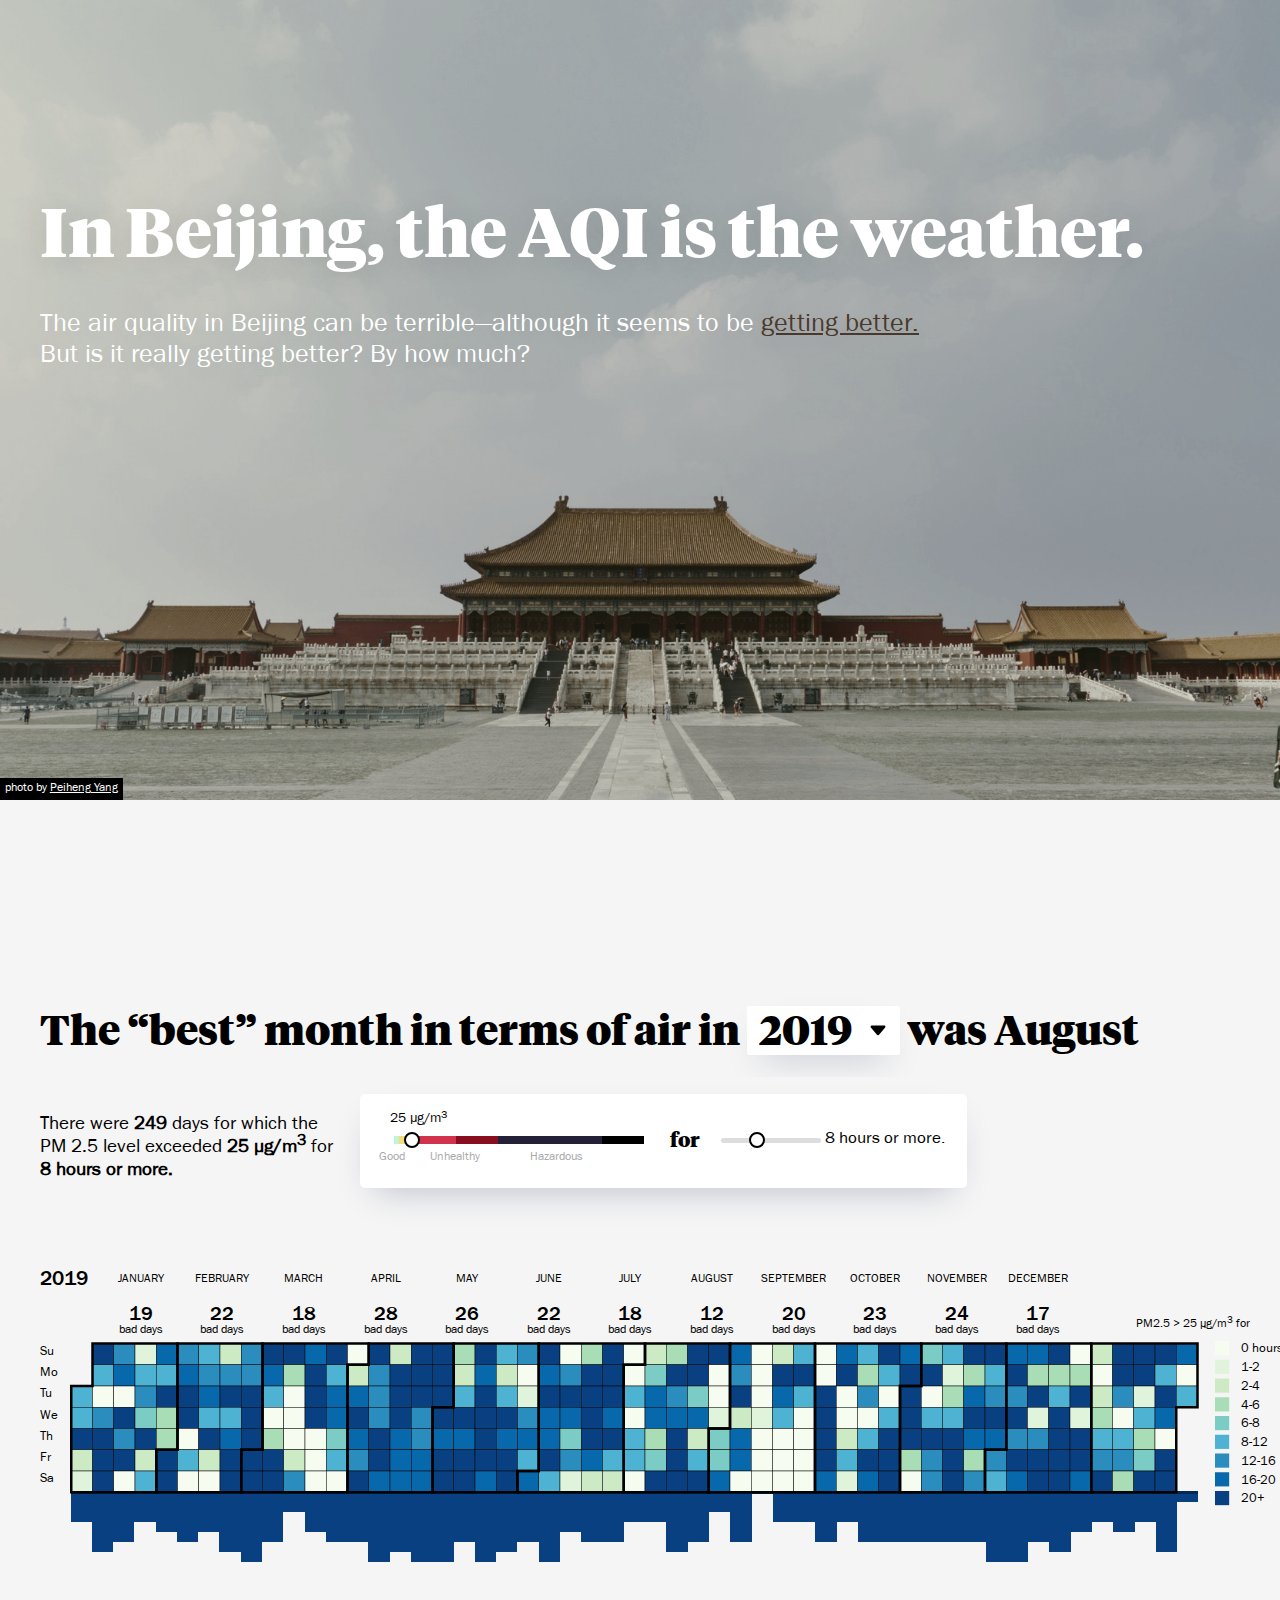
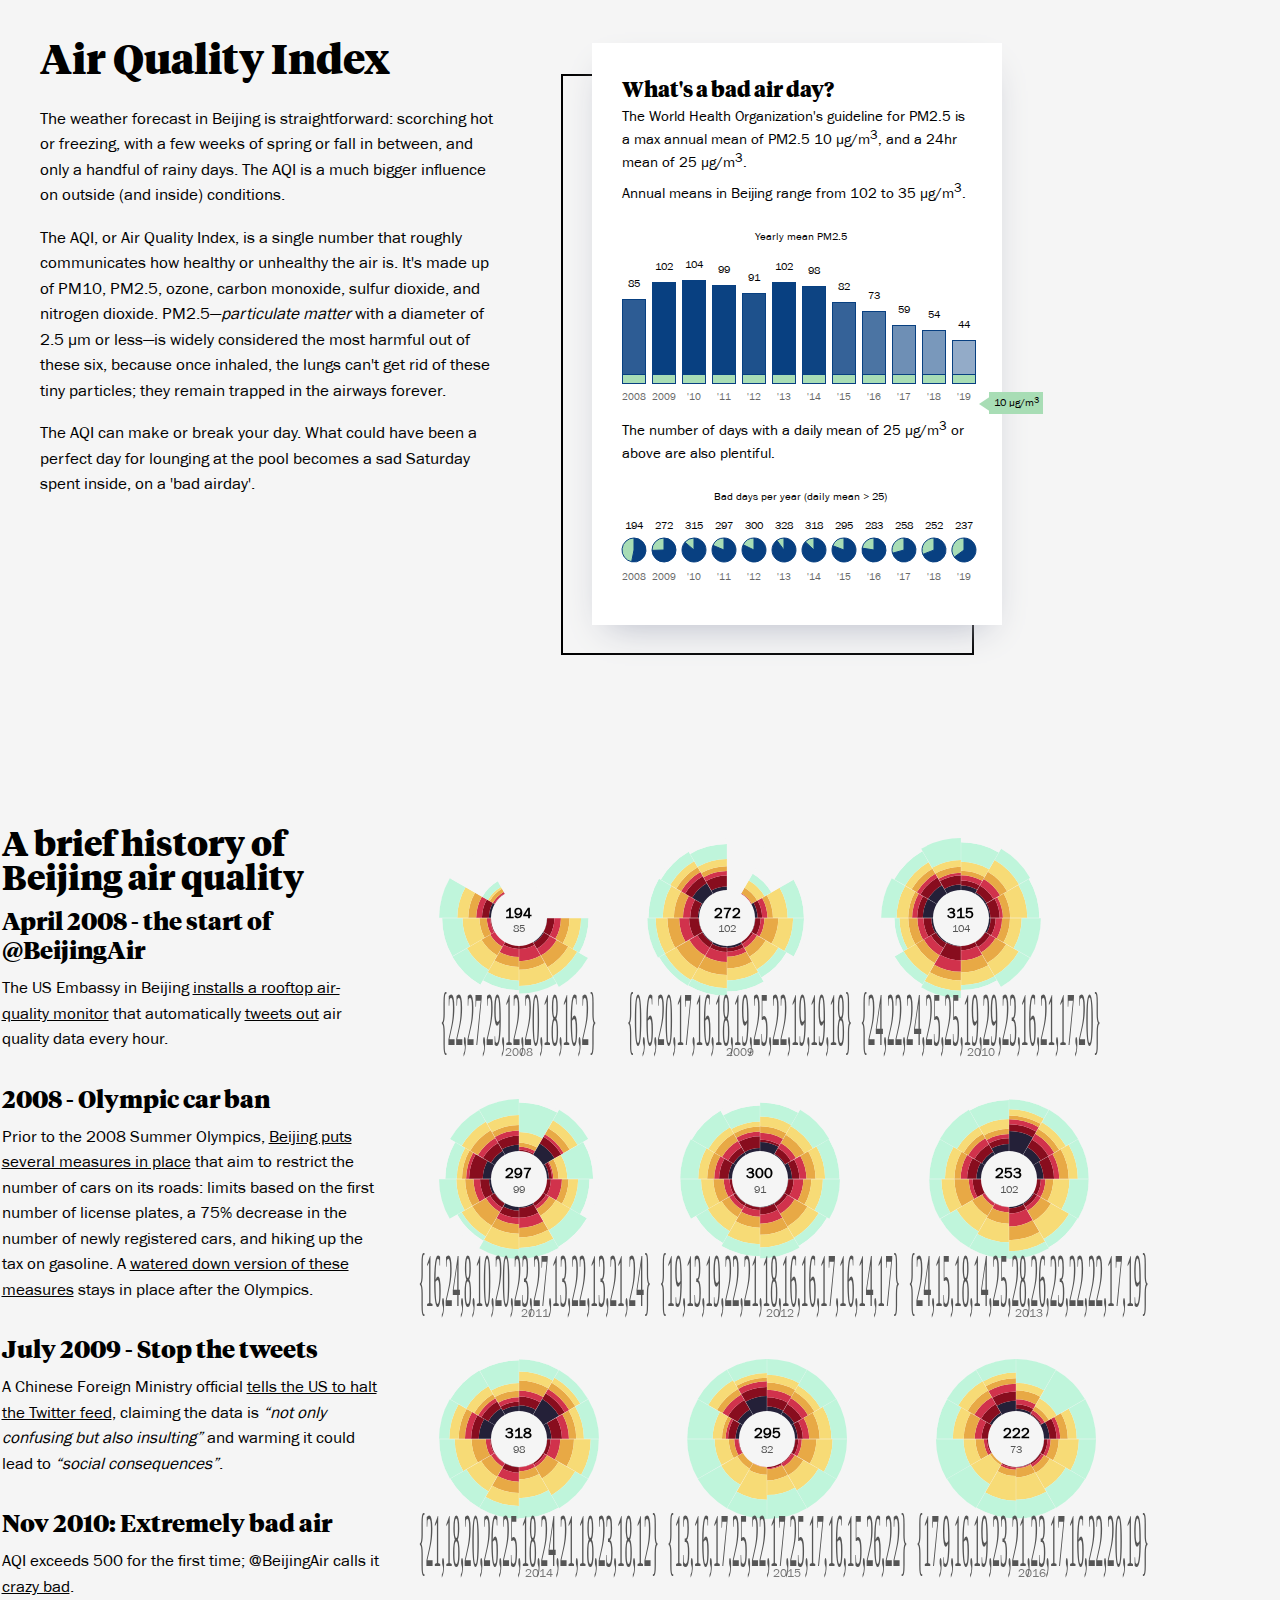
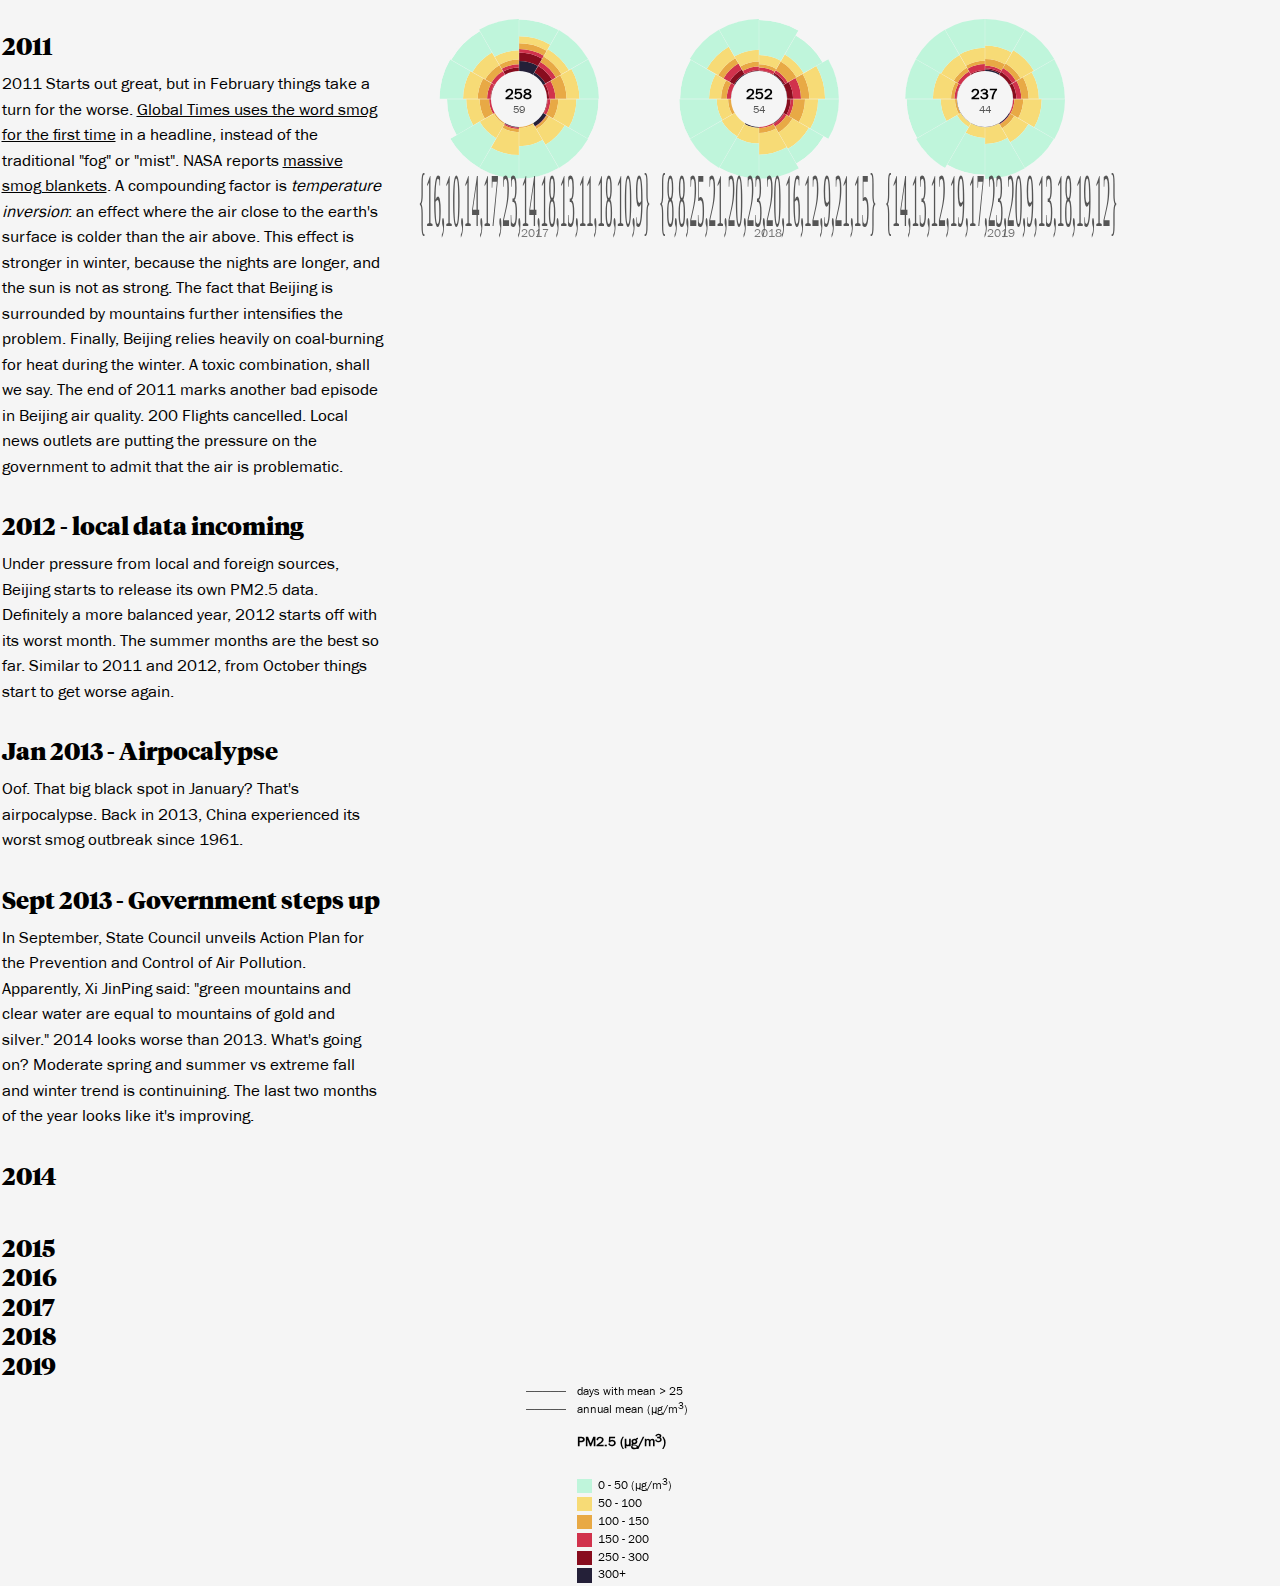
==== commit ea341d3c: "no more tourist angle" ====
--- a/beijing/index.html
+++ b/beijing/index.html
@@ -32,12 +32,10 @@
 			<h1 class="white" id="page-title">
 				In Beijing, the AQI is the weather.
 			</h1>
-			<h2 class="white">
+			<h2 class="white large">
                 <p>
-                    Beijing has a lot to offer travelers. But the air quality, historically, can be terrible — although it does seem to be <a id="getting-better-link" class="white" href="#radial-charts">getting better.</a>
-                </p>
-                <p>
-                    What's the best time to visit?
+                    The air quality in Beijing can be terrible—although it seems to be <a id="getting-better-link" class="white" href="#radial-charts">getting better.</a></br>
+                    But is it really getting better? By how much?
                 </p>
             </h2>
 		</div>
@@ -62,7 +60,7 @@
 	<!-- start calendar -->
     <div class="content">
         <div class="container-12  best-month-sentence center">
-                <h3 class="small left has-padding">A great month to visit Beijing in
+                <h3 class="small left has-padding">The “best” month in terms of air in
                     <span class="custom-select" style="width:200px;">
                         <select class="select-css shadow" id="year-selector">
                           <option value="2008">2008</option>
--- a/css/style.css
+++ b/css/style.css
@@ -123,7 +123,7 @@
 	/*padding: 2em 0;*/
 }
 h2.white {
-	max-width: 640px;
+	max-width: 1100px;
 }
 h3 {
 	font-family: "Tiempos";
@@ -173,7 +173,7 @@
 	font-family: "Franklin Gothic Medium", sans-serif;
 }
 .large {
-	/*font-size: 1.2em;*/
+	font-size: 1.5em;
 }
 span.highlight {
 	font-family: "Tiempos";
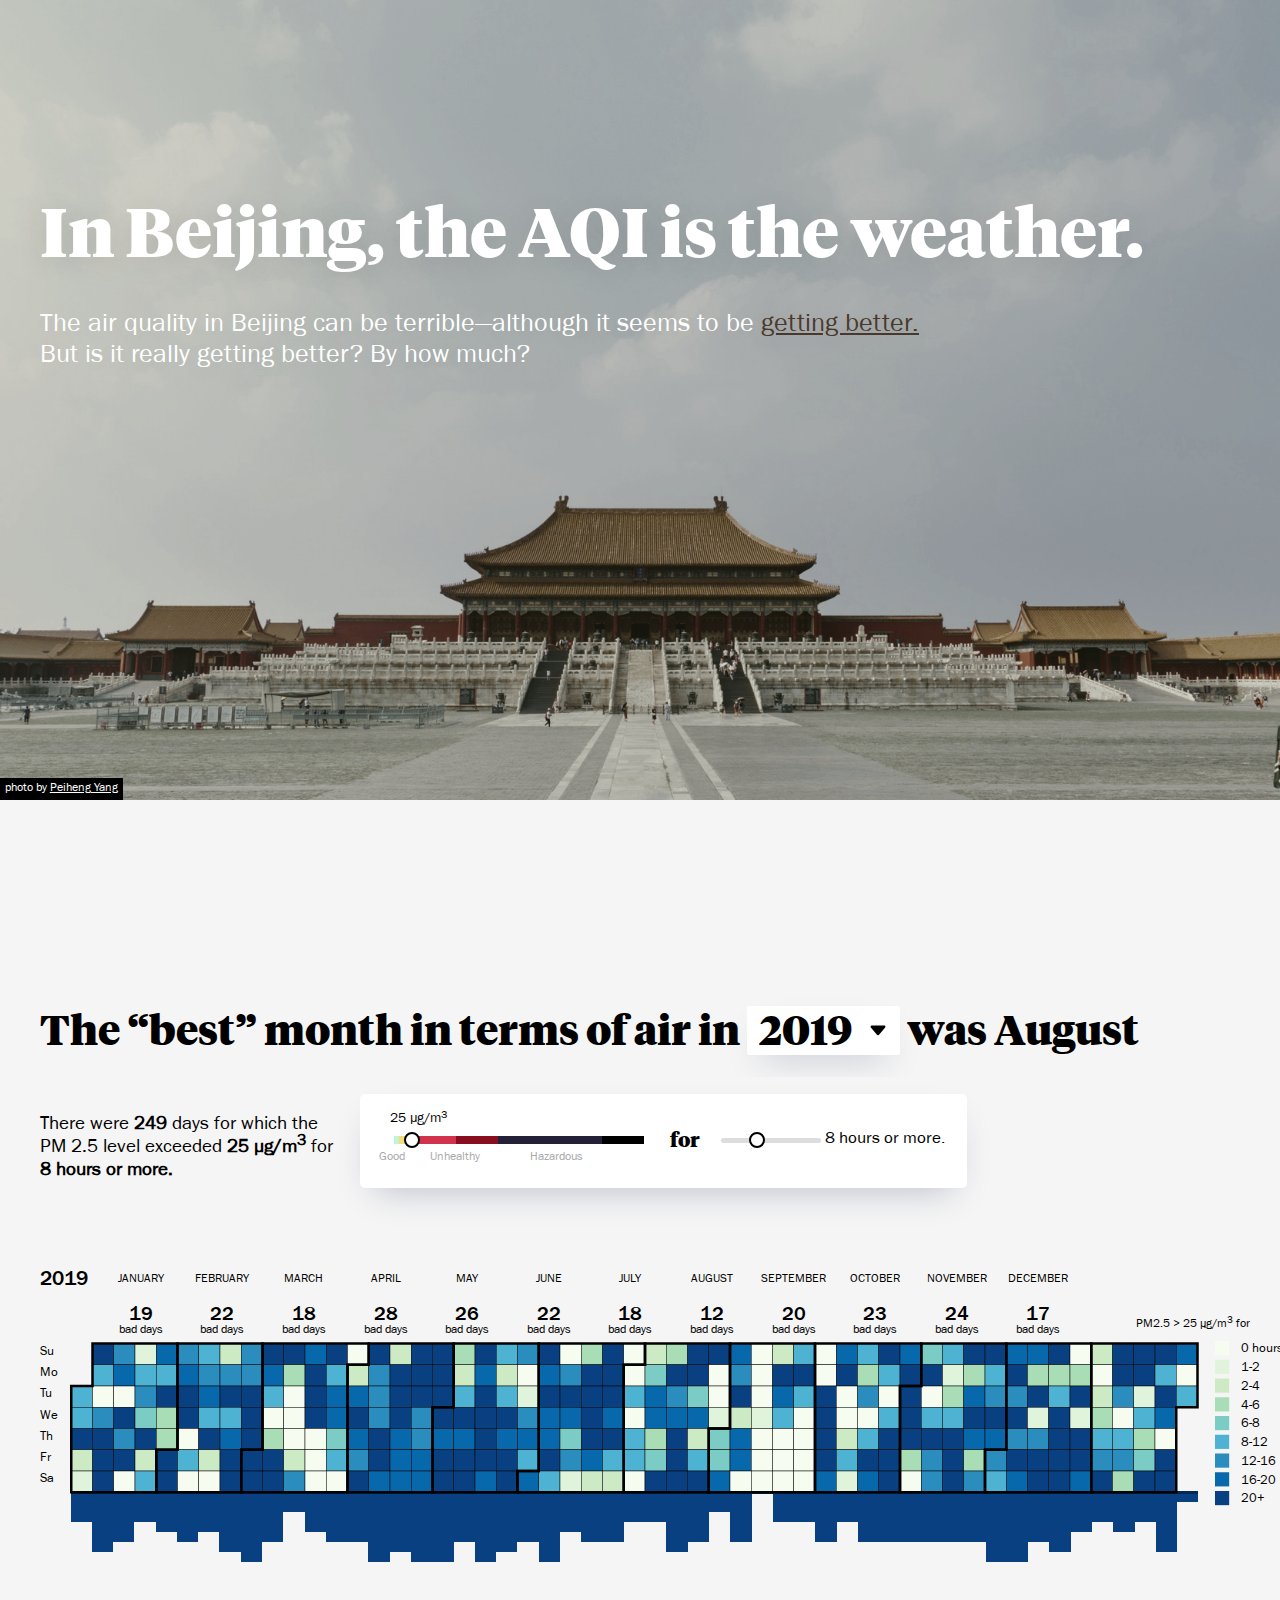
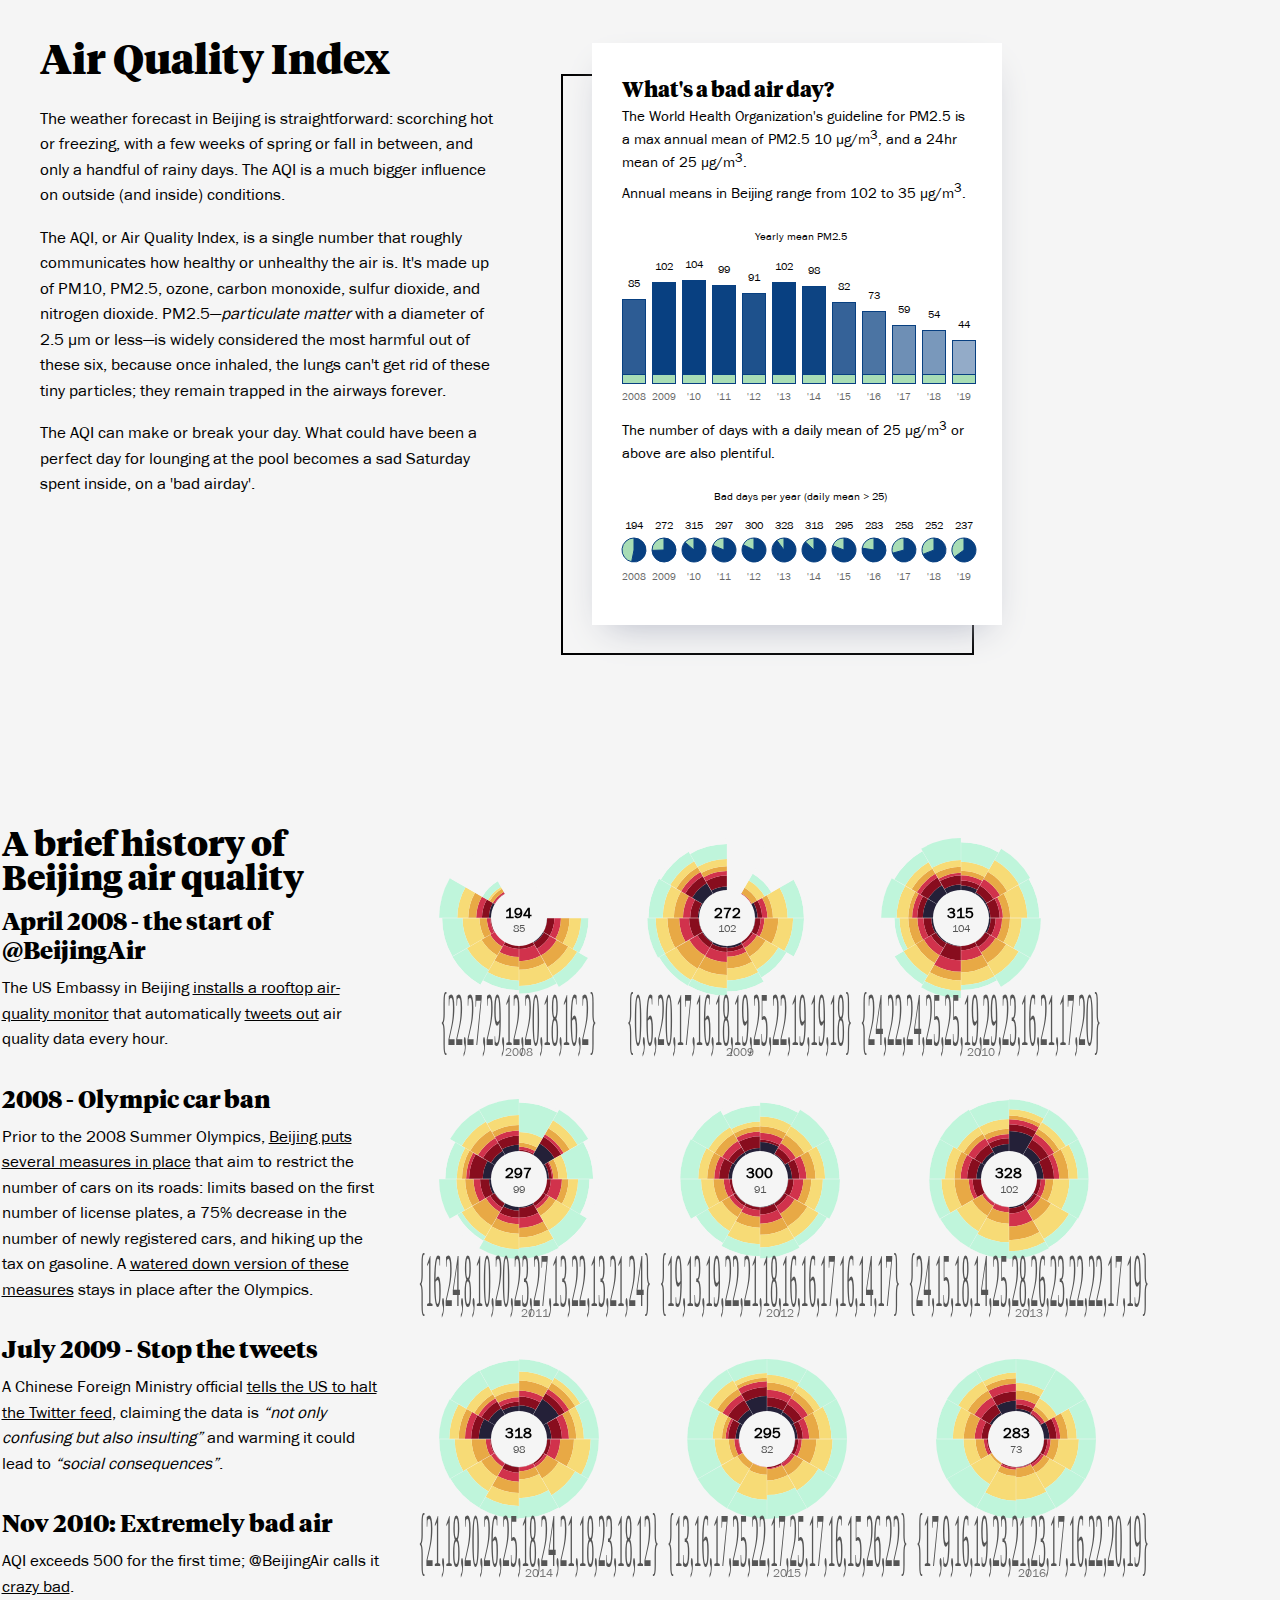
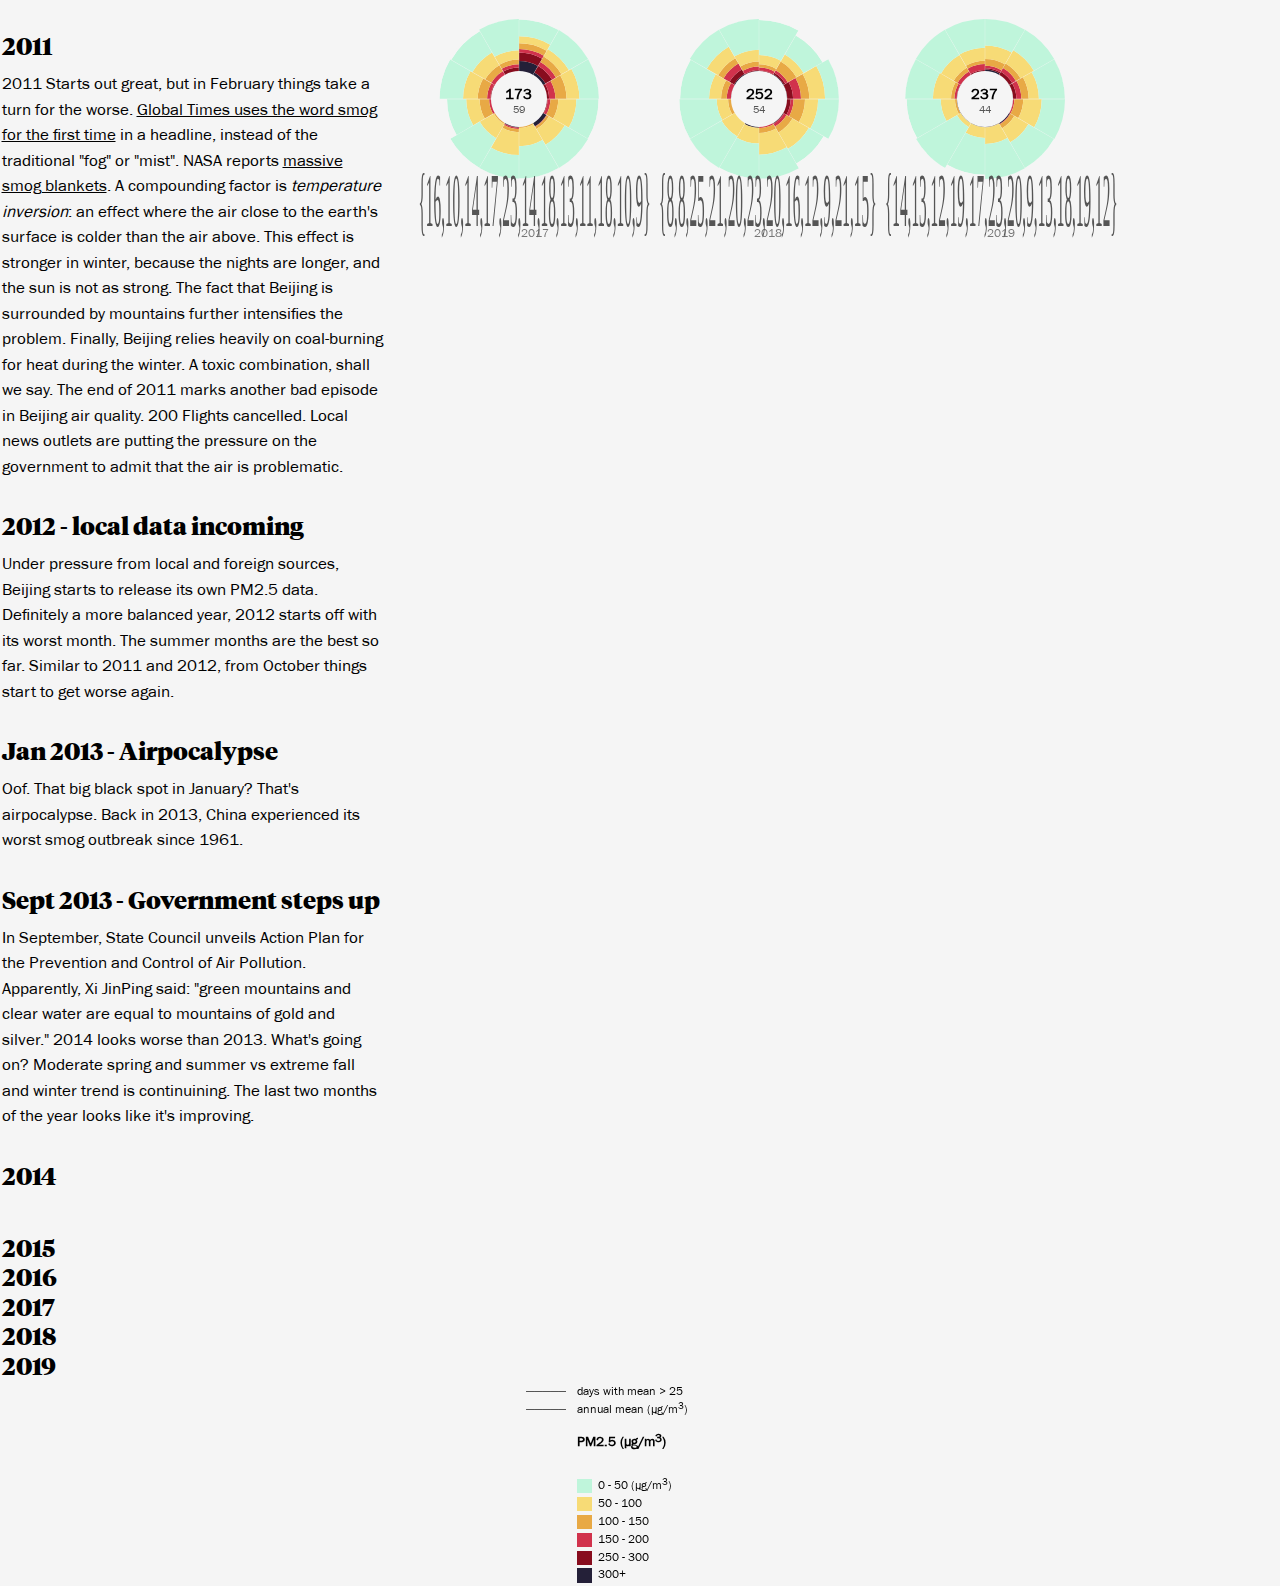
==== commit 12c403f0: "hide misplaced label" ====
--- a/beijing/index.html
+++ b/beijing/index.html
@@ -341,7 +341,7 @@
                                 <!--<div class="bar" id="bad-number-bar-2017"></div>-->
                                 <div class="year-label">'19</div>
                             </div>
-                            <div class="line-10">10 &mu;g/m<sup>3</sup></div>
+                            <!--<div class="line-10">10 &mu;g/m<sup>3</sup></div>-->
                             
                             
                             <!--<div class="barkey">-->
